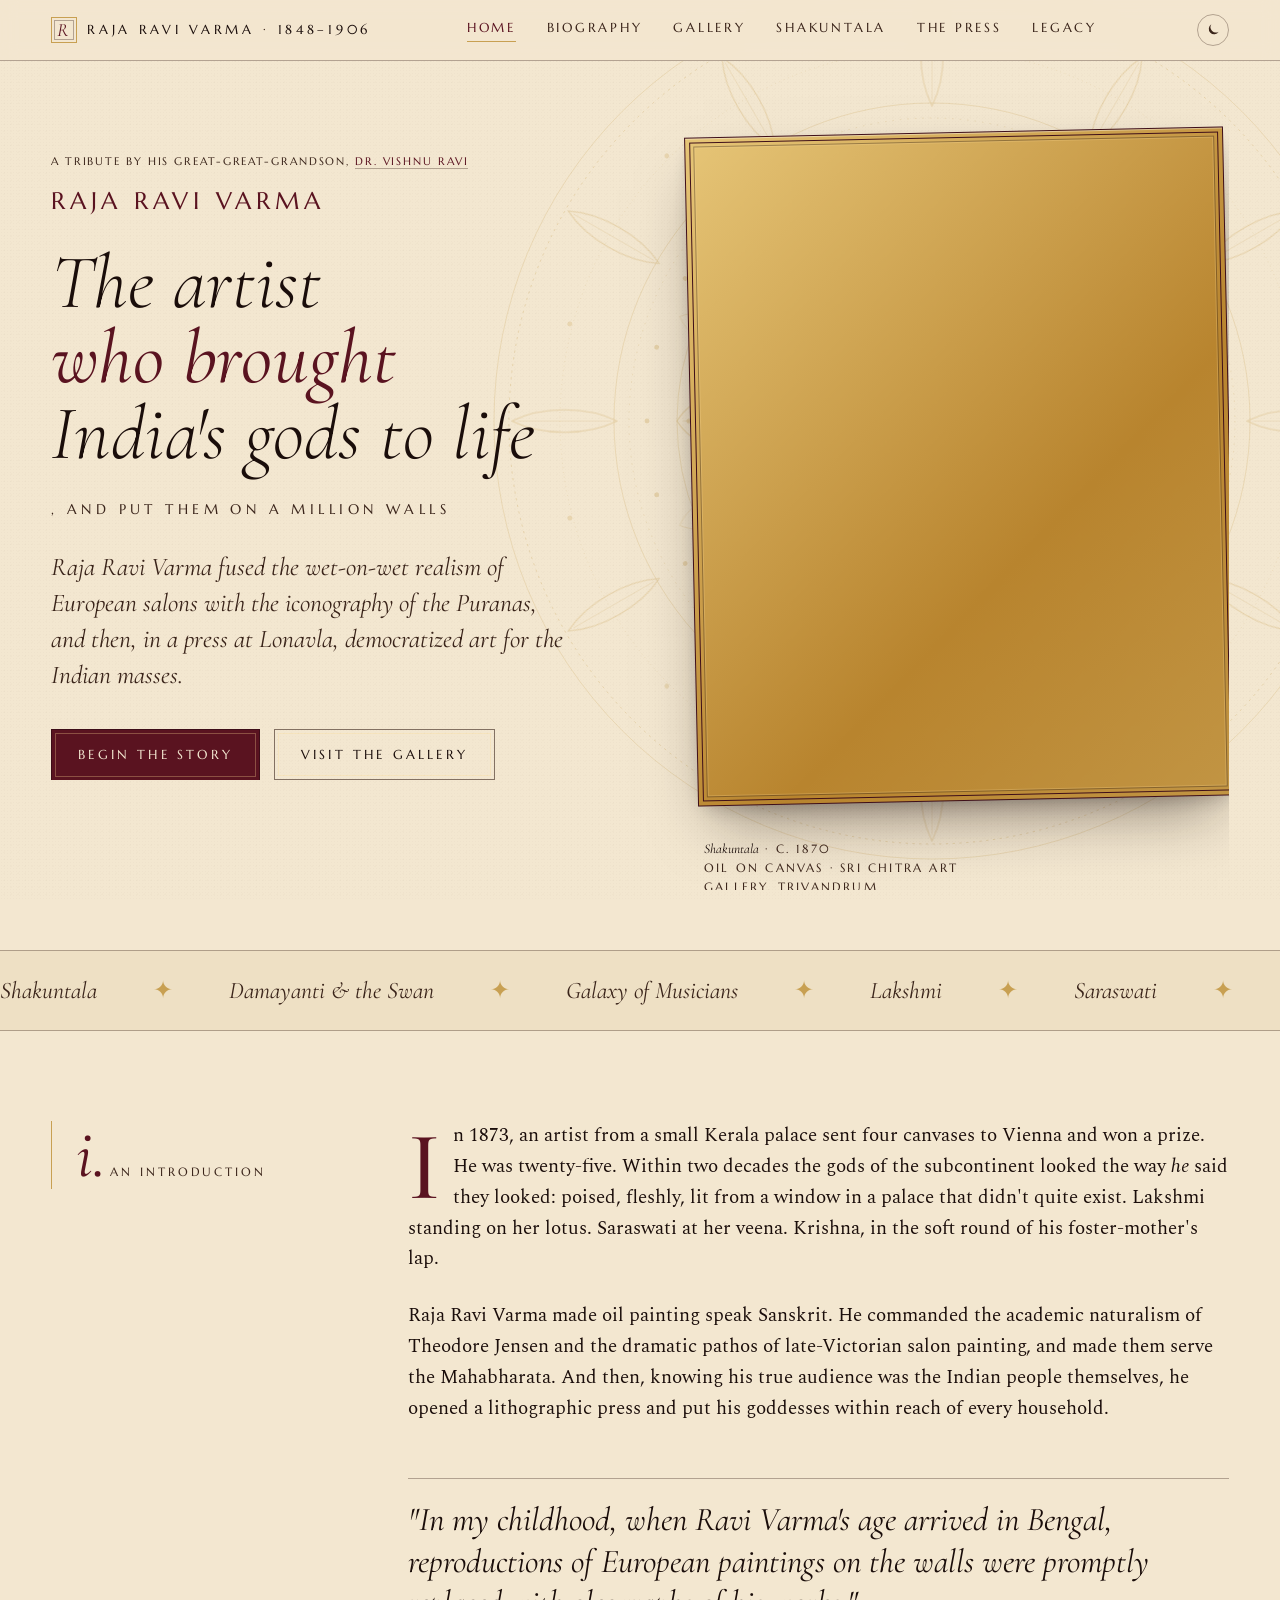
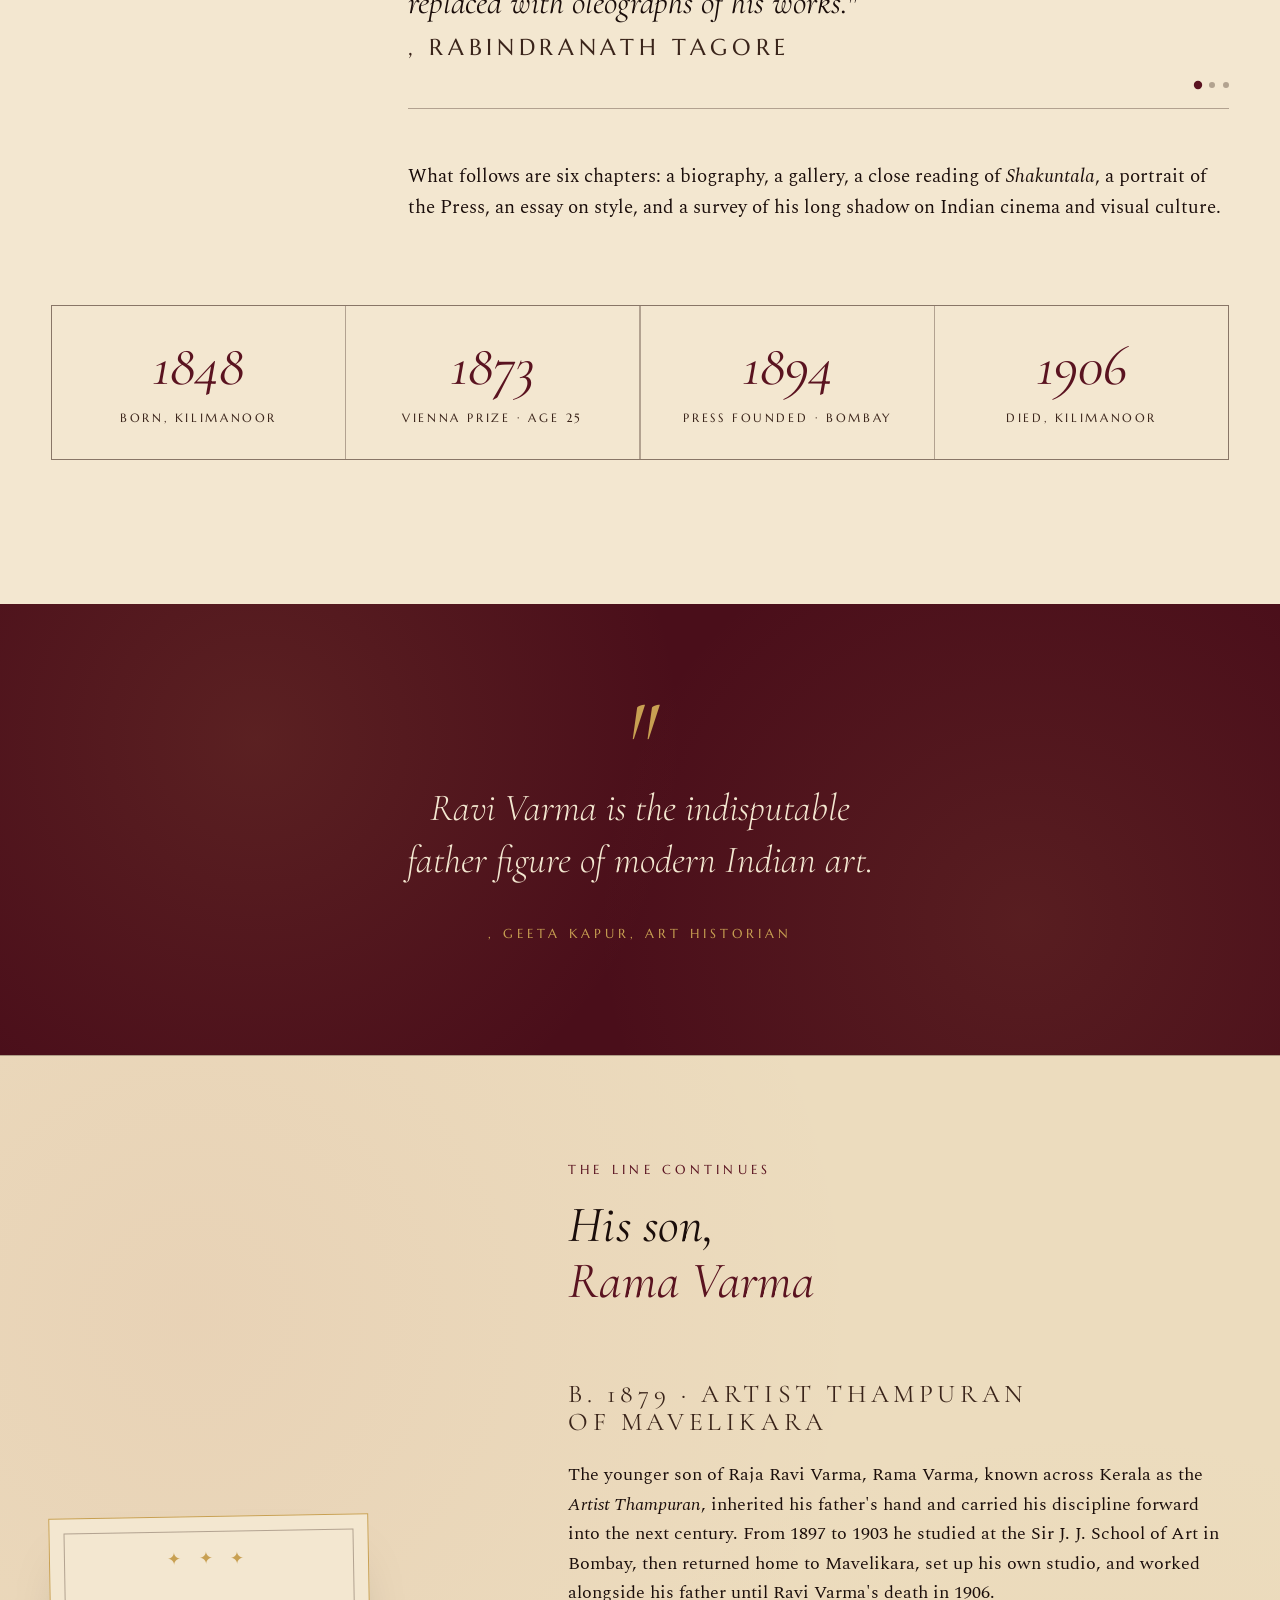
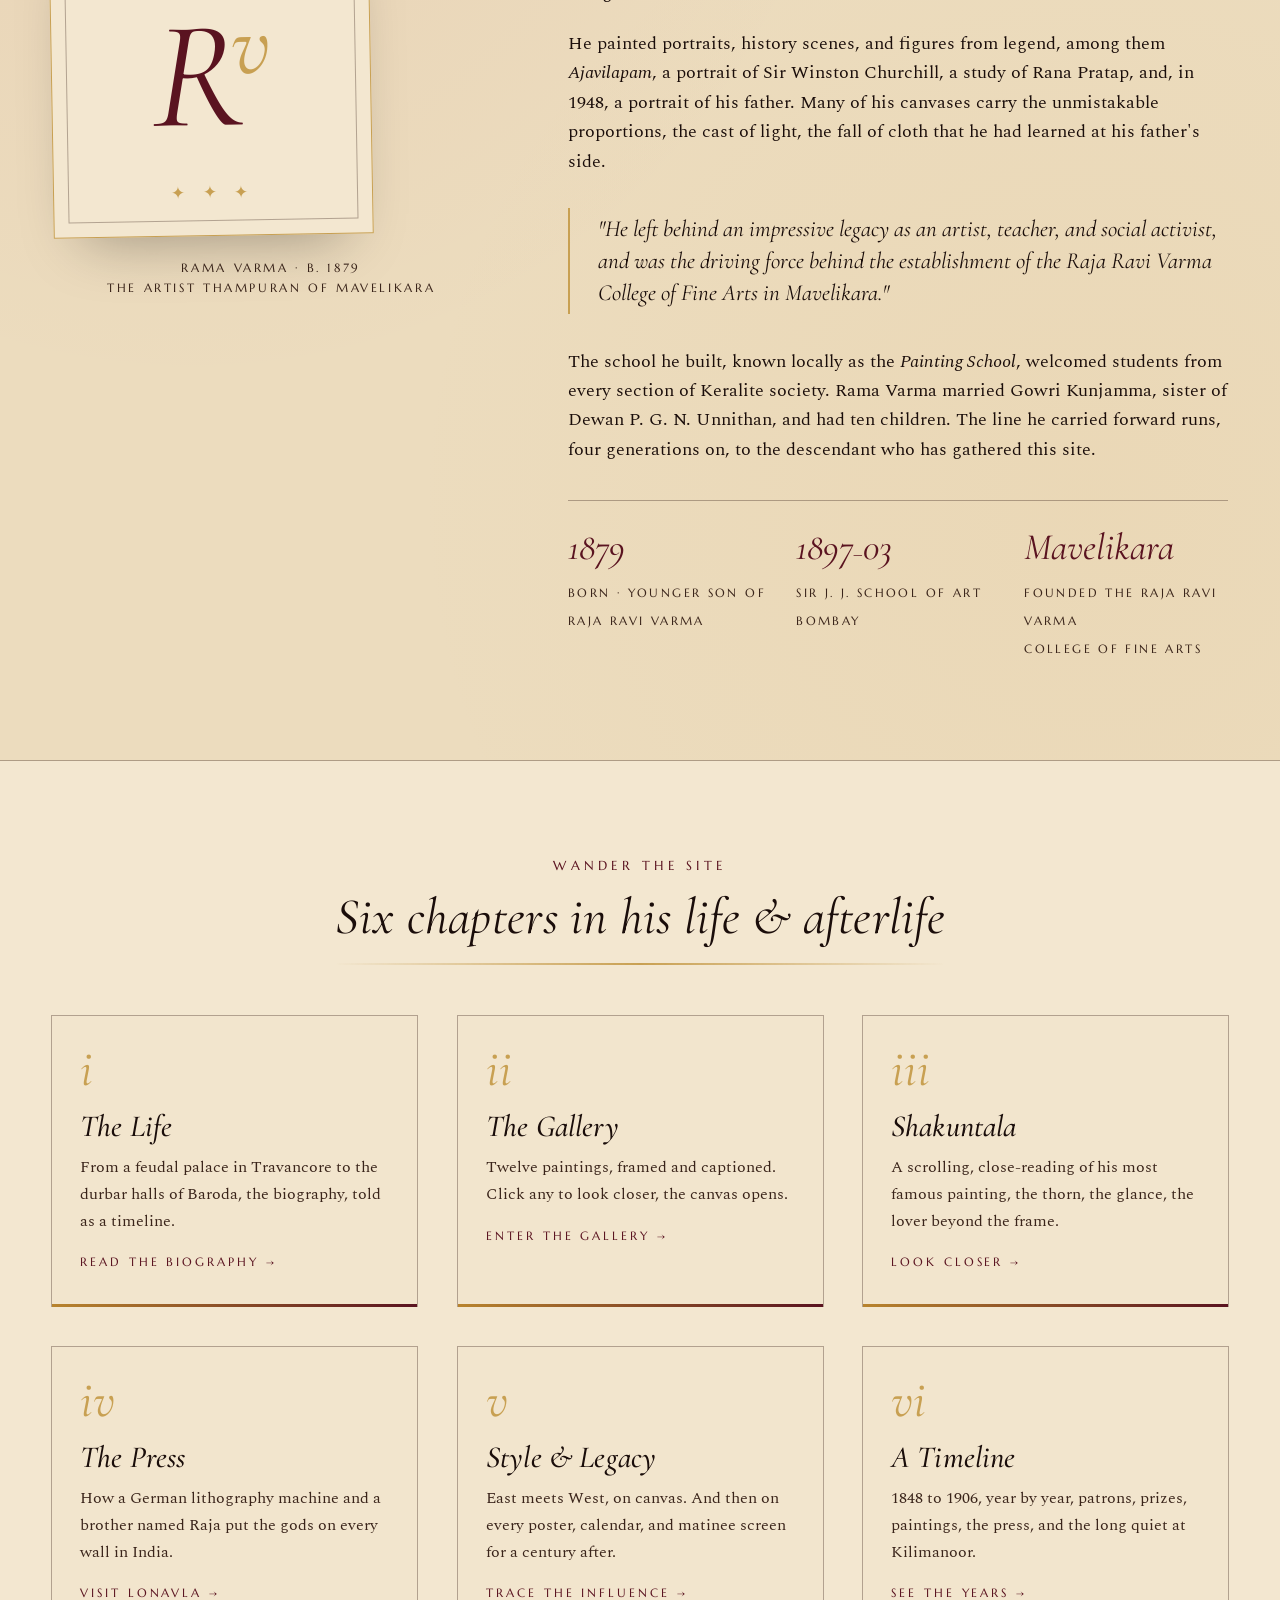
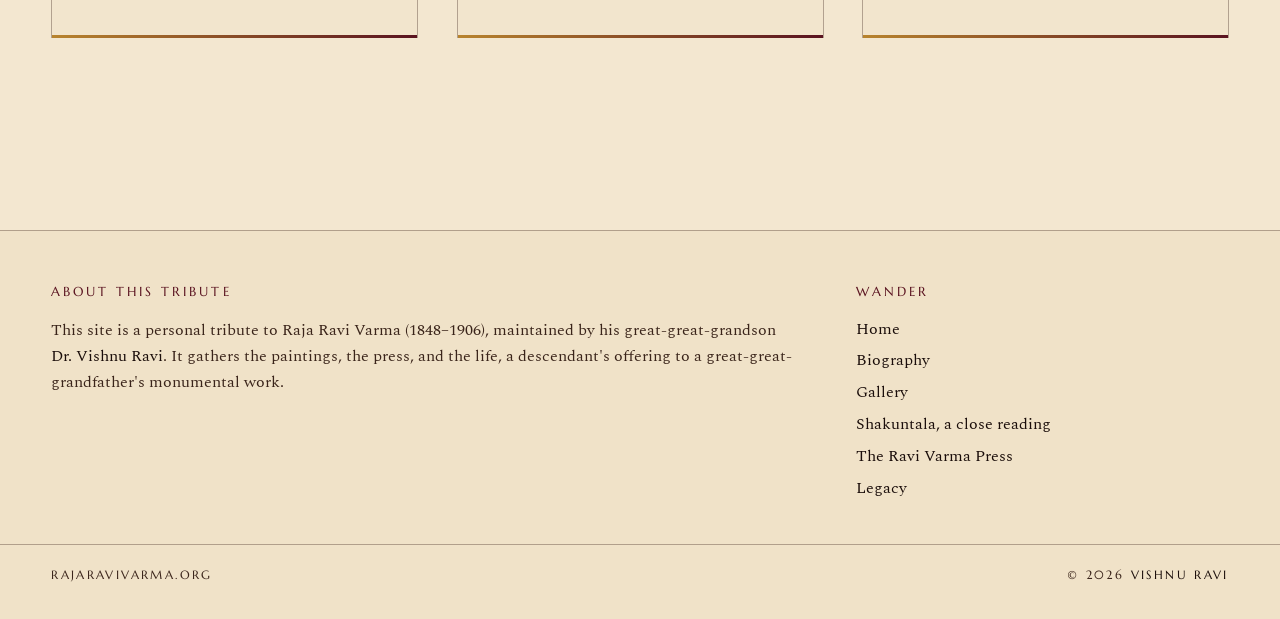
==== index.html @ ea135bcc "Hero: 'The painter prince who brought' -> 'The artist who brought'" ====
<!doctype html>
<html lang="en">
<head>
<meta charset="utf-8">
<meta name="viewport" content="width=device-width, initial-scale=1">
<title>Raja Ravi Varma, The Artist Who Brought India's Gods to Life</title>
<link rel="stylesheet" href="styles.css?v=36">
<link rel="stylesheet" href="tweaks.css?v=36">
<style>
/* === Page-specific === */
.hero {
  position: relative;
  min-height: 92vh;
  display: grid;
  grid-template-columns: 1.05fr 1fr;
  gap: clamp(40px, 6vw, 100px);
  align-items: center;
  padding-block: clamp(40px, 8vh, 90px) clamp(60px, 10vh, 110px);
  overflow: hidden;
}
.hero-text { position: relative; z-index: 3; }
.hero-mandala {
  position: absolute;
  width: min(900px, 100vw);
  height: min(900px, 100vw);
  right: -8vw;
  top: -10vh;
  color: var(--gold);
  opacity: 0.55;
  pointer-events: none;
  z-index: 0;
}
.mandala-spin-svg { animation: spin 100s linear infinite; transform-origin: 300px 300px; }
.mandala-spin-cw  { animation: spin 140s linear infinite; transform-origin: 300px 300px; }
.mandala-spin-ccw { animation: spin 180s linear infinite reverse; transform-origin: 300px 300px; }
@media (max-width: 900px) { .hero-mandala { opacity: 0.3; } }
.hero-text .eyebrow { display: block; margin-bottom: 24px; }
.hero h1 {
  font-style: italic;
  font-weight: 300;
  margin-bottom: 28px;
}
.hero h1 .amp {
  font-style: italic;
  color: var(--oxblood);
  font-weight: 400;
  display: inline-block;
}
.hero h1 .alt {
  display: block;
  font-style: normal;
  font-family: var(--label);
  font-size: 0.18em;
  line-height: 1.6;
  letter-spacing: 0.32em;
  color: var(--ink-soft);
  margin-top: 28px;
  text-transform: uppercase;
}
.hero .lede { max-width: 520px; margin-bottom: 36px; }
.hero-actions { display: flex; gap: 14px; flex-wrap: wrap; }

.hero-art { position: relative; }
.hero-art .frame {
  transform: rotate(-1.2deg);
  position: relative;
  display: grid;
  overflow: hidden;
}
.hero-art .frame .cycle-img {
  grid-area: 1 / 1;
  width: 100%;
  height: 100%;
  aspect-ratio: 4 / 5;
  object-fit: cover;
  object-position: center 30%;
  opacity: 0;
  transition: opacity 1.4s ease;
  animation: none;
}
.hero-art .frame .cycle-img.is-active { opacity: 1; }
.hero-art .frame.kenburns .cycle-img.is-active {
  animation: kenburns-cycle 7s ease-in-out forwards;
}
@keyframes kenburns-cycle {
  0%   { transform: scale(1.04) translate(0, 0); }
  100% { transform: scale(1.12) translate(-1.5%, -1%); }
}
.hero-art .caption {
  position: absolute;
  bottom: -96px;
  left: 12px;
  max-width: 280px;
  min-height: 3em;
}
.hero-art .caption .cap {
  display: block;
  position: absolute;
  inset: 0;
  opacity: 0;
  transition: opacity 0.8s ease;
}
.hero-art .caption .cap.is-active { opacity: 1; position: relative; }
.hero-art .stamp {
  position: absolute;
  top: -28px;
  right: -28px;
  width: 110px; height: 110px;
  border-radius: 50%;
  border: 1px solid var(--oxblood);
  background: var(--paper);
  display: flex;
  align-items: center; justify-content: center;
  font-family: var(--label);
  font-size: 0.62rem;
  letter-spacing: 0.22em;
  text-align: center;
  color: var(--oxblood);
  text-transform: uppercase;
  line-height: 1.4;
  transform: rotate(8deg);
  z-index: 4;
  box-shadow: 0 4px 14px rgba(0,0,0,0.2);
}
.hero-art .stamp::before {
  content: "";
  position: absolute; inset: 5px;
  border-radius: 50%;
  border: 1px dashed var(--gold);
}

/* Decorative side numerals */
.side-meta {
  position: absolute;
  left: clamp(20px, 4vw, 56px);
  top: 50%;
  transform: translateY(-50%) rotate(-90deg);
  transform-origin: left center;
  font-family: var(--label);
  font-size: 0.7rem;
  letter-spacing: 0.42em;
  text-transform: uppercase;
  color: var(--ink-soft);
  z-index: 3;
}

/* Marquee under hero */
.marquee {
  border-top: 1px solid var(--rule);
  border-bottom: 1px solid var(--rule);
  padding: 20px 0;
  overflow: hidden;
  white-space: nowrap;
  background: color-mix(in srgb, var(--paper) 70%, var(--paper-shade));
  margin-top: 60px;
}
.marquee-track {
  display: inline-flex;
  gap: 56px;
  animation: scroll 50s linear infinite;
  font-family: var(--display);
  font-style: italic;
  color: var(--ink-soft);
  font-size: 1.4rem;
}
.marquee-track span { display: inline-flex; align-items: center; gap: 56px; }
.marquee-track .dot { color: var(--gold); font-style: normal; }
@keyframes scroll {
  to { transform: translateX(-50%); }
}

/* Intro section, drop cap two-col */
.intro {
  padding-block: clamp(60px, 10vh, 120px);
}
.intro-grid {
  display: grid;
  grid-template-columns: 280px 1fr;
  gap: clamp(40px, 6vw, 80px);
  align-items: start;
}
.intro-aside {
  position: sticky;
  top: 120px;
  border-left: 1px solid var(--gold);
  padding-left: 24px;
}
.intro-aside .num { font-family: var(--display); font-style: italic; font-size: 4rem; line-height: 1; color: var(--oxblood); }
.intro-aside .num-label { font-family: var(--label); font-size: 0.72rem; letter-spacing: 0.24em; text-transform: uppercase; color: var(--ink-soft); margin-top: 8px; }
.intro-body p { font-size: 1.1rem; margin: 0 0 1.4em; }
.intro-body .pull {
  font-family: var(--display);
  font-style: italic;
  font-size: clamp(1.6rem, 2.6vw, 2.4rem);
  line-height: 1.25;
  color: var(--ink);
  margin: 1.6em 0;
  padding: 0.6em 0;
  border-top: 1px solid var(--rule);
  border-bottom: 1px solid var(--rule);
}
.intro-body .pull-rotator { display: grid; }
.intro-body .pull-rotator .pull-item {
  grid-area: 1 / 1;
  margin: 0;
  opacity: 0;
  transition: opacity 0.7s ease;
  pointer-events: none;
}
.intro-body .pull-rotator .pull-item.is-active {
  opacity: 1;
  pointer-events: auto;
}
.intro-body .pull-rotator .pull-cite {
  display: block;
  margin-top: 0.4em;
  font-family: var(--label);
  font-style: normal;
  font-size: 0.7em;
  letter-spacing: 0.2em;
  text-transform: uppercase;
  color: var(--ink-soft);
}
.intro-body .pull-dots {
  display: flex;
  gap: 8px;
  justify-content: flex-end;
  margin-top: 0.6em;
}
.intro-body .pull-dots button {
  width: 6px; height: 6px;
  padding: 0;
  border: 0;
  border-radius: 50%;
  background: var(--rule);
  cursor: pointer;
  transition: background 0.3s ease, transform 0.3s ease;
}
.intro-body .pull-dots button.on {
  background: var(--oxblood);
  transform: scale(1.4);
}

/* Stats strip */
.stats {
  display: grid;
  grid-template-columns: repeat(4, 1fr);
  gap: 1px;
  background: var(--rule);
  border: 1px solid var(--rule);
  margin: clamp(40px, 6vh, 80px) 0;
}
.stat {
  background: var(--paper);
  padding: 32px 24px;
  text-align: center;
}
.stat .n {
  font-family: var(--display);
  font-style: italic;
  font-size: clamp(2.6rem, 4.5vw, 4rem);
  color: var(--oxblood);
  line-height: 1;
  display: block;
}
.stat .l {
  font-family: var(--label);
  font-size: 0.7rem;
  letter-spacing: 0.22em;
  text-transform: uppercase;
  color: var(--ink-soft);
  margin-top: 12px;
  display: block;
}

/* Successor feature, Rama Varma */
.lineage {
  background: var(--paper-2);
  padding-block: clamp(70px, 11vh, 130px);
  border-top: 1px solid var(--rule);
  border-bottom: 1px solid var(--rule);
  position: relative;
}
.lineage::before {
  content: "";
  position: absolute; inset: 0;
  background-image:
    radial-gradient(circle at 15% 20%, rgba(160, 30, 30, 0.05), transparent 45%),
    radial-gradient(circle at 85% 80%, rgba(212, 165, 90, 0.08), transparent 45%);
  pointer-events: none;
}
.lineage-grid {
  display: grid;
  grid-template-columns: 1fr 1.5fr;
  gap: clamp(40px, 6vw, 90px);
  align-items: center;
  position: relative;
  z-index: 2;
}
.lineage-art {
  position: relative;
  text-align: center;
}
.lineage-monogram {
  display: inline-block;
  width: clamp(220px, 26vw, 320px);
  aspect-ratio: 1;
  border: 1px solid var(--gold);
  background: var(--paper);
  box-shadow: 0 30px 60px -30px rgba(0,0,0,0.35);
  position: relative;
  display: flex;
  align-items: center;
  justify-content: center;
  transform: rotate(-1deg);
}
.lineage-monogram::before {
  content: "";
  position: absolute;
  inset: 14px;
  border: 1px solid var(--rule);
}
.lineage-monogram .ornament-top,
.lineage-monogram .ornament-bot {
  position: absolute;
  left: 50%;
  transform: translateX(-50%);
  font-family: var(--display);
  color: var(--gold);
  font-size: 1rem;
  letter-spacing: 0.4em;
}
.lineage-monogram .ornament-top { top: 28px; }
.lineage-monogram .ornament-bot { bottom: 28px; }
.lineage-monogram .glyph {
  font-family: var(--display);
  font-style: italic;
  font-size: clamp(7rem, 12vw, 11rem);
  color: var(--oxblood);
  line-height: 1;
}
.lineage-monogram .glyph .v {
  color: var(--gold);
  font-size: 0.6em;
  vertical-align: super;
  margin-left: -0.15em;
}
.lineage-art .caption {
  font-family: var(--label);
  font-size: 0.7rem;
  letter-spacing: 0.22em;
  text-transform: uppercase;
  color: var(--ink-soft);
  margin-top: 22px;
  line-height: 1.7;
  text-align: center;
}
.lineage-body .eyebrow { color: var(--oxblood); }
.lineage-body h2 {
  font-style: italic;
  margin: 14px 0 24px;
  font-size: clamp(2rem, 4vw, 3.2rem);
  line-height: 1.1;
}
.lineage-body h2 .name {
  color: var(--oxblood);
  display: block;
}
.lineage-body p { font-size: 1.05rem; margin: 0 0 1.2em; }
.lineage-body .pull {
  font-family: var(--display);
  font-style: italic;
  font-size: clamp(1.2rem, 1.8vw, 1.5rem);
  line-height: 1.4;
  border-left: 2px solid var(--gold);
  padding: 0.2em 0 0.2em 1.2em;
  margin: 1.4em 0;
  color: var(--ink);
}
.lineage-facts {
  display: grid;
  grid-template-columns: repeat(3, 1fr);
  gap: 24px;
  margin-top: 36px;
  padding-top: 28px;
  border-top: 1px solid var(--rule);
}
.lineage-facts .f {
  font-family: var(--label);
}
.lineage-facts .f .y {
  display: block;
  font-family: var(--display);
  font-style: italic;
  font-size: 2.2rem;
  color: var(--oxblood);
  line-height: 1;
  margin-bottom: 10px;
}
.lineage-facts .f .l {
  font-size: 0.7rem;
  letter-spacing: 0.2em;
  text-transform: uppercase;
  color: var(--ink-soft);
  line-height: 1.5;
}
@media (max-width: 880px) {
  .lineage-grid { grid-template-columns: 1fr; }
  .lineage-art { max-width: 380px; margin: 0 auto; }
  .lineage-facts { grid-template-columns: 1fr; gap: 16px; }
}

/* Cards row to other pages */
.chapters {
  padding-block: clamp(60px, 10vh, 110px);
}
.chapter-grid {
  display: grid;
  grid-template-columns: repeat(3, 1fr);
  gap: clamp(20px, 3vw, 40px);
  margin-top: 50px;
}
.chapter {
  display: block;
  border: 1px solid var(--rule);
  padding: 28px 28px 32px;
  background: color-mix(in srgb, var(--paper) 85%, var(--paper-2));
  position: relative;
  transition: border-color .25s, transform .25s, background .25s;
  border-bottom: 0;
}
.chapter:hover {
  border-color: var(--gold);
  transform: translateY(-4px);
  background: var(--paper-2);
}
.chapter::after {
  content: "";
  position: absolute;
  left: 0; right: 0; bottom: 0;
  height: 3px;
  background: linear-gradient(to right, var(--ochre), var(--oxblood));
}
.chapter .num {
  font-family: var(--display);
  font-style: italic;
  font-size: 3rem;
  color: var(--gold);
  line-height: 1;
  display: block;
  margin-bottom: 14px;
}
.chapter h3 { color: var(--ink); margin-bottom: 10px; font-style: italic; }
.chapter p { font-size: 0.95rem; color: var(--ink-soft); margin: 0; }
.chapter .arrow {
  display: inline-block;
  margin-top: 18px;
  font-family: var(--label);
  font-size: 0.72rem;
  letter-spacing: 0.24em;
  text-transform: uppercase;
  color: var(--oxblood);
}
.chapter .arrow::after { content: " →"; }

/* Quote band */
.qband {
  background: var(--maroon);
  color: var(--paper);
  padding-block: clamp(70px, 12vh, 130px);
  position: relative;
  overflow: hidden;
}
.qband::before {
  content: "";
  position: absolute; inset: 0;
  background-image:
    radial-gradient(circle at 20% 30%, rgba(212, 165, 90, 0.12), transparent 40%),
    radial-gradient(circle at 80% 70%, rgba(212, 165, 90, 0.1), transparent 40%);
  pointer-events: none;
}
.qband .wrap-narrow { position: relative; z-index: 2; text-align: center; }
.qband .marks {
  font-family: var(--display);
  font-style: italic;
  font-size: 6rem;
  line-height: 0.5;
  color: var(--gold);
  display: block;
  margin-bottom: 20px;
}
.qband blockquote {
  font-family: var(--display);
  font-style: italic;
  font-weight: 300;
  font-size: clamp(1.6rem, 3vw, 2.6rem);
  line-height: 1.35;
  margin: 0 0 32px;
  color: var(--paper);
  text-wrap: balance;
}
.qband cite {
  font-family: var(--label);
  font-size: 0.78rem;
  letter-spacing: 0.3em;
  text-transform: uppercase;
  color: var(--gold);
  font-style: normal;
}

@media (max-width: 900px) {
  .hero { grid-template-columns: 1fr; min-height: auto; }
  .hero-art { max-width: 460px; margin: 0 auto; }
  .hero-art .caption {
    position: relative;
    bottom: auto;
    left: auto;
    margin: 22px auto 0;
    max-width: 100%;
    text-align: center;
  }
  .side-meta { display: none; }
  .intro-grid { grid-template-columns: 1fr; }
  .intro-aside { position: relative; top: 0; }
  .stats { grid-template-columns: repeat(2, 1fr); }
  .chapter-grid { grid-template-columns: 1fr; }
}
</style>
</head>
<body>
<div class="wrap" style="position: relative;">
  <span class="side-meta"></span>

  <!-- Lotus mandala: layered petals, two counter-rotating layers -->
  <svg class="hero-mandala" viewBox="0 0 600 600" aria-hidden="true">
    <defs>
      <path id="petalOuter" d="M 300 90 C 290 70 290 40 300 20 C 310 40 310 70 300 90 Z"/>
      <path id="petalInner" d="M 300 260 C 268 220 268 150 300 130 C 332 150 332 220 300 260 Z"/>
    </defs>

    <!-- Concentric rings + dashed filigree -->
    <g fill="none" stroke="currentColor" stroke-width="0.6">
      <circle cx="300" cy="300" r="292" opacity="0.45"/>
      <circle cx="300" cy="300" r="282" opacity="0.6" stroke-dasharray="1.5 3"/>
      <circle cx="300" cy="300" r="248" opacity="0.35" stroke-dasharray="0.6 2.5"/>
      <circle cx="300" cy="300" r="212" opacity="0.45"/>
      <circle cx="300" cy="300" r="202" opacity="0.4" stroke-dasharray="1 4"/>
      <circle cx="300" cy="300" r="170" opacity="0.45"/>
      <circle cx="300" cy="300" r="155" opacity="0.3" stroke-dasharray="0.5 3"/>
      <circle cx="300" cy="300" r="118" opacity="0.4" stroke-dasharray="1 5"/>
      <circle cx="300" cy="300" r="92" opacity="0.3" stroke-dasharray="0.5 2"/>
      <circle cx="300" cy="300" r="42" opacity="0.6"/>
      <circle cx="300" cy="300" r="32" opacity="0.5"/>
    </g>

    <!-- Pearl ring at r=190 between mid-outer ring and mid ring (24 pearls) -->
    <g fill="currentColor" stroke="none" opacity="0.55">
      <circle cx="300" cy="110" r="1.6"/>
      <circle cx="300" cy="110" r="1.6" transform="rotate(15 300 300)"/>
      <circle cx="300" cy="110" r="1.6" transform="rotate(30 300 300)"/>
      <circle cx="300" cy="110" r="1.6" transform="rotate(45 300 300)"/>
      <circle cx="300" cy="110" r="1.6" transform="rotate(60 300 300)"/>
      <circle cx="300" cy="110" r="1.6" transform="rotate(75 300 300)"/>
      <circle cx="300" cy="110" r="1.6" transform="rotate(90 300 300)"/>
      <circle cx="300" cy="110" r="1.6" transform="rotate(105 300 300)"/>
      <circle cx="300" cy="110" r="1.6" transform="rotate(120 300 300)"/>
      <circle cx="300" cy="110" r="1.6" transform="rotate(135 300 300)"/>
      <circle cx="300" cy="110" r="1.6" transform="rotate(150 300 300)"/>
      <circle cx="300" cy="110" r="1.6" transform="rotate(165 300 300)"/>
      <circle cx="300" cy="110" r="1.6" transform="rotate(180 300 300)"/>
      <circle cx="300" cy="110" r="1.6" transform="rotate(195 300 300)"/>
      <circle cx="300" cy="110" r="1.6" transform="rotate(210 300 300)"/>
      <circle cx="300" cy="110" r="1.6" transform="rotate(225 300 300)"/>
      <circle cx="300" cy="110" r="1.6" transform="rotate(240 300 300)"/>
      <circle cx="300" cy="110" r="1.6" transform="rotate(255 300 300)"/>
      <circle cx="300" cy="110" r="1.6" transform="rotate(270 300 300)"/>
      <circle cx="300" cy="110" r="1.6" transform="rotate(285 300 300)"/>
      <circle cx="300" cy="110" r="1.6" transform="rotate(300 300 300)"/>
      <circle cx="300" cy="110" r="1.6" transform="rotate(315 300 300)"/>
      <circle cx="300" cy="110" r="1.6" transform="rotate(330 300 300)"/>
      <circle cx="300" cy="110" r="1.6" transform="rotate(345 300 300)"/>
    </g>

    <!-- Inner pearl ring at r=78 (16 pearls) -->
    <g fill="currentColor" stroke="none" opacity="0.45">
      <circle cx="300" cy="222" r="1.3"/>
      <circle cx="300" cy="222" r="1.3" transform="rotate(22.5 300 300)"/>
      <circle cx="300" cy="222" r="1.3" transform="rotate(45 300 300)"/>
      <circle cx="300" cy="222" r="1.3" transform="rotate(67.5 300 300)"/>
      <circle cx="300" cy="222" r="1.3" transform="rotate(90 300 300)"/>
      <circle cx="300" cy="222" r="1.3" transform="rotate(112.5 300 300)"/>
      <circle cx="300" cy="222" r="1.3" transform="rotate(135 300 300)"/>
      <circle cx="300" cy="222" r="1.3" transform="rotate(157.5 300 300)"/>
      <circle cx="300" cy="222" r="1.3" transform="rotate(180 300 300)"/>
      <circle cx="300" cy="222" r="1.3" transform="rotate(202.5 300 300)"/>
      <circle cx="300" cy="222" r="1.3" transform="rotate(225 300 300)"/>
      <circle cx="300" cy="222" r="1.3" transform="rotate(247.5 300 300)"/>
      <circle cx="300" cy="222" r="1.3" transform="rotate(270 300 300)"/>
      <circle cx="300" cy="222" r="1.3" transform="rotate(292.5 300 300)"/>
      <circle cx="300" cy="222" r="1.3" transform="rotate(315 300 300)"/>
      <circle cx="300" cy="222" r="1.3" transform="rotate(337.5 300 300)"/>
    </g>

    <!-- Outer 12-petal lotus, slow clockwise -->
    <g class="mandala-spin-cw" stroke="currentColor" stroke-width="0.7" fill="none" opacity="0.55">
      <use href="#petalOuter"/>
      <use href="#petalOuter" transform="rotate(30 300 300)"/>
      <use href="#petalOuter" transform="rotate(60 300 300)"/>
      <use href="#petalOuter" transform="rotate(90 300 300)"/>
      <use href="#petalOuter" transform="rotate(120 300 300)"/>
      <use href="#petalOuter" transform="rotate(150 300 300)"/>
      <use href="#petalOuter" transform="rotate(180 300 300)"/>
      <use href="#petalOuter" transform="rotate(210 300 300)"/>
      <use href="#petalOuter" transform="rotate(240 300 300)"/>
      <use href="#petalOuter" transform="rotate(270 300 300)"/>
      <use href="#petalOuter" transform="rotate(300 300 300)"/>
      <use href="#petalOuter" transform="rotate(330 300 300)"/>
    </g>

    <!-- Vein lines down the centre of each outer petal -->
    <g class="mandala-spin-cw" stroke="currentColor" stroke-width="0.35" fill="none" opacity="0.5">
      <line x1="300" y1="86" x2="300" y2="24"/>
      <line x1="300" y1="86" x2="300" y2="24" transform="rotate(30 300 300)"/>
      <line x1="300" y1="86" x2="300" y2="24" transform="rotate(60 300 300)"/>
      <line x1="300" y1="86" x2="300" y2="24" transform="rotate(90 300 300)"/>
      <line x1="300" y1="86" x2="300" y2="24" transform="rotate(120 300 300)"/>
      <line x1="300" y1="86" x2="300" y2="24" transform="rotate(150 300 300)"/>
      <line x1="300" y1="86" x2="300" y2="24" transform="rotate(180 300 300)"/>
      <line x1="300" y1="86" x2="300" y2="24" transform="rotate(210 300 300)"/>
      <line x1="300" y1="86" x2="300" y2="24" transform="rotate(240 300 300)"/>
      <line x1="300" y1="86" x2="300" y2="24" transform="rotate(270 300 300)"/>
      <line x1="300" y1="86" x2="300" y2="24" transform="rotate(300 300 300)"/>
      <line x1="300" y1="86" x2="300" y2="24" transform="rotate(330 300 300)"/>
    </g>

    <!-- Tiny stamen dots between outer petals -->
    <g class="mandala-spin-cw" fill="currentColor" stroke="none" opacity="0.45">
      <circle cx="300" cy="50" r="1.6" transform="rotate(15 300 300)"/>
      <circle cx="300" cy="50" r="1.6" transform="rotate(45 300 300)"/>
      <circle cx="300" cy="50" r="1.6" transform="rotate(75 300 300)"/>
      <circle cx="300" cy="50" r="1.6" transform="rotate(105 300 300)"/>
      <circle cx="300" cy="50" r="1.6" transform="rotate(135 300 300)"/>
      <circle cx="300" cy="50" r="1.6" transform="rotate(165 300 300)"/>
      <circle cx="300" cy="50" r="1.6" transform="rotate(195 300 300)"/>
      <circle cx="300" cy="50" r="1.6" transform="rotate(225 300 300)"/>
      <circle cx="300" cy="50" r="1.6" transform="rotate(255 300 300)"/>
      <circle cx="300" cy="50" r="1.6" transform="rotate(285 300 300)"/>
      <circle cx="300" cy="50" r="1.6" transform="rotate(315 300 300)"/>
      <circle cx="300" cy="50" r="1.6" transform="rotate(345 300 300)"/>
    </g>

    <!-- Inner 8-petal lotus, slow counter-clockwise -->
    <g class="mandala-spin-ccw" stroke="currentColor" stroke-width="0.8" fill="currentColor" fill-opacity="0.04" opacity="0.6">
      <use href="#petalInner"/>
      <use href="#petalInner" transform="rotate(45 300 300)"/>
      <use href="#petalInner" transform="rotate(90 300 300)"/>
      <use href="#petalInner" transform="rotate(135 300 300)"/>
      <use href="#petalInner" transform="rotate(180 300 300)"/>
      <use href="#petalInner" transform="rotate(225 300 300)"/>
      <use href="#petalInner" transform="rotate(270 300 300)"/>
      <use href="#petalInner" transform="rotate(315 300 300)"/>
    </g>

    <!-- Inner petal veins + tip droplets -->
    <g class="mandala-spin-ccw" stroke="currentColor" stroke-width="0.5" fill="none" opacity="0.55">
      <path d="M 300 256 Q 300 195 300 134"/>
      <path d="M 300 256 Q 300 195 300 134" transform="rotate(45 300 300)"/>
      <path d="M 300 256 Q 300 195 300 134" transform="rotate(90 300 300)"/>
      <path d="M 300 256 Q 300 195 300 134" transform="rotate(135 300 300)"/>
      <path d="M 300 256 Q 300 195 300 134" transform="rotate(180 300 300)"/>
      <path d="M 300 256 Q 300 195 300 134" transform="rotate(225 300 300)"/>
      <path d="M 300 256 Q 300 195 300 134" transform="rotate(270 300 300)"/>
      <path d="M 300 256 Q 300 195 300 134" transform="rotate(315 300 300)"/>
    </g>
    <g class="mandala-spin-ccw" fill="currentColor" stroke="none" opacity="0.55">
      <circle cx="300" cy="138" r="1.7"/>
      <circle cx="300" cy="138" r="1.7" transform="rotate(45 300 300)"/>
      <circle cx="300" cy="138" r="1.7" transform="rotate(90 300 300)"/>
      <circle cx="300" cy="138" r="1.7" transform="rotate(135 300 300)"/>
      <circle cx="300" cy="138" r="1.7" transform="rotate(180 300 300)"/>
      <circle cx="300" cy="138" r="1.7" transform="rotate(225 300 300)"/>
      <circle cx="300" cy="138" r="1.7" transform="rotate(270 300 300)"/>
      <circle cx="300" cy="138" r="1.7" transform="rotate(315 300 300)"/>
    </g>

    <!-- Inner small petals (8, offset between the larger ones) -->
    <g class="mandala-spin-ccw" stroke="currentColor" stroke-width="0.5" fill="none" opacity="0.4">
      <path d="M 300 165 C 288 150 288 130 300 118 C 312 130 312 150 300 165 Z" transform="rotate(22.5 300 300)"/>
      <path d="M 300 165 C 288 150 288 130 300 118 C 312 130 312 150 300 165 Z" transform="rotate(67.5 300 300)"/>
      <path d="M 300 165 C 288 150 288 130 300 118 C 312 130 312 150 300 165 Z" transform="rotate(112.5 300 300)"/>
      <path d="M 300 165 C 288 150 288 130 300 118 C 312 130 312 150 300 165 Z" transform="rotate(157.5 300 300)"/>
      <path d="M 300 165 C 288 150 288 130 300 118 C 312 130 312 150 300 165 Z" transform="rotate(202.5 300 300)"/>
      <path d="M 300 165 C 288 150 288 130 300 118 C 312 130 312 150 300 165 Z" transform="rotate(247.5 300 300)"/>
      <path d="M 300 165 C 288 150 288 130 300 118 C 312 130 312 150 300 165 Z" transform="rotate(292.5 300 300)"/>
      <path d="M 300 165 C 288 150 288 130 300 118 C 312 130 312 150 300 165 Z" transform="rotate(337.5 300 300)"/>
    </g>

    <!-- Centre rosette: 8-petal mini lotus around the bindu -->
    <g fill="currentColor" stroke="none" opacity="0.7">
      <path d="M 300 292 C 297 286 297 281 300 277 C 303 281 303 286 300 292 Z"/>
      <path d="M 300 292 C 297 286 297 281 300 277 C 303 281 303 286 300 292 Z" transform="rotate(45 300 300)"/>
      <path d="M 300 292 C 297 286 297 281 300 277 C 303 281 303 286 300 292 Z" transform="rotate(90 300 300)"/>
      <path d="M 300 292 C 297 286 297 281 300 277 C 303 281 303 286 300 292 Z" transform="rotate(135 300 300)"/>
      <path d="M 300 292 C 297 286 297 281 300 277 C 303 281 303 286 300 292 Z" transform="rotate(180 300 300)"/>
      <path d="M 300 292 C 297 286 297 281 300 277 C 303 281 303 286 300 292 Z" transform="rotate(225 300 300)"/>
      <path d="M 300 292 C 297 286 297 281 300 277 C 303 281 303 286 300 292 Z" transform="rotate(270 300 300)"/>
      <path d="M 300 292 C 297 286 297 281 300 277 C 303 281 303 286 300 292 Z" transform="rotate(315 300 300)"/>
      <circle cx="300" cy="300" r="3"/>
    </g>

  </svg>

  <section class="hero">
    <div class="hero-text">
      <span class="reveal" style="display:block; font-family: var(--label); font-size: 0.62rem; letter-spacing: 0.18em; text-transform: uppercase; color: var(--ink-soft); margin-bottom: 12px;">A tribute by his great-great-grandson, <a href="https://vishnu.io" target="_blank" rel="noopener" style="color: var(--oxblood);">Dr. Vishnu Ravi</a></span>
      <span class="eyebrow reveal" style="font-size: 1.4rem; letter-spacing: 0.2em;">Raja Ravi Varma</span>
      <h1 data-parallax="-0.3">
        The artist <span class="amp">who brought</span><br>
        India's gods to life
        <span class="alt">, and put them on a million walls</span>
      </h1>
      <p class="lede">
        Raja Ravi Varma fused the wet-on-wet realism of European salons with the iconography of the Puranas, and then, in a press at Lonavla, democratized art for the Indian masses.
      </p>
      <div class="hero-actions">
        <a class="btn" href="biography.html">Begin the story</a>
        <a class="btn btn-ghost" href="gallery.html">Visit the gallery</a>
      </div>
    </div>

    <div class="hero-art">
      <div class="frame kenburns" data-parallax="0.4" data-hero-cycle>
        <img class="cycle-img is-active"
             src="https://upload.wikimedia.org/wikipedia/commons/thumb/f/fa/Raja_Ravi_Varma_-_Mahabharata_-_Shakuntala.jpg/1280px-Raja_Ravi_Varma_-_Mahabharata_-_Shakuntala.jpg"
             alt="Shakuntala, c. 1870" loading="eager">
        <img class="cycle-img"
             src="https://upload.wikimedia.org/wikipedia/commons/thumb/0/00/Ravi_Varma-Princess_Damayanthi_talking_with_Royal_Swan_about_Nala.jpg/1280px-Ravi_Varma-Princess_Damayanthi_talking_with_Royal_Swan_about_Nala.jpg"
             alt="Damayanti and the Royal Swan, 1899" loading="lazy">
        <img class="cycle-img"
             src="https://upload.wikimedia.org/wikipedia/commons/3/31/Yashoda_with_Krishna%2C_Raja_Ravi_Varma.jpg"
             alt="Yashoda with Krishna" loading="lazy">
        <img class="cycle-img"
             src="https://upload.wikimedia.org/wikipedia/commons/7/7b/Ravi_Varma-Lakshmi.jpg"
             alt="Lakshmi" loading="lazy">
      </div>
      <div class="caption" data-parallax="0.8">
        <span class="cap is-active"><em>Shakuntala</em> · c. 1870<br>Oil on canvas · Sri Chitra Art Gallery, Trivandrum</span>
        <span class="cap"><em>Damayanti &amp; the Royal Swan</em> · 1899<br>Oil on canvas · Sri Jayachama Rajendra Art Gallery, Mysore</span>
        <span class="cap"><em>Yashoda with Krishna</em> · c. 1899<br>Oil on canvas · Private collection</span>
        <span class="cap"><em>Lakshmi</em> · c. 1894<br>Oleograph · Ravi Varma Press, Lonavla</span>
      </div>
    </div>
  </section>
</div>

<div class="marquee">
  <div class="marquee-track">
    <span>
      Shakuntala <span class="dot">✦</span>
      Damayanti &amp; the Swan <span class="dot">✦</span>
      Galaxy of Musicians <span class="dot">✦</span>
      Lakshmi <span class="dot">✦</span>
      Saraswati <span class="dot">✦</span>
      The Milkmaid <span class="dot">✦</span>
      Jatayu Vadham <span class="dot">✦</span>
      There Comes Papa <span class="dot">✦</span>
      Yashoda &amp; Krishna <span class="dot">✦</span>
      Mohini on a Swing <span class="dot">✦</span>
    </span>
    <span aria-hidden="true">
      Shakuntala <span class="dot">✦</span>
      Damayanti &amp; the Swan <span class="dot">✦</span>
      Galaxy of Musicians <span class="dot">✦</span>
      Lakshmi <span class="dot">✦</span>
      Saraswati <span class="dot">✦</span>
      The Milkmaid <span class="dot">✦</span>
      Jatayu Vadham <span class="dot">✦</span>
      There Comes Papa <span class="dot">✦</span>
      Yashoda &amp; Krishna <span class="dot">✦</span>
      Mohini on a Swing <span class="dot">✦</span>
    </span>
  </div>
</div>

<section class="intro wrap">
  <div class="intro-grid">
    <aside class="intro-aside reveal">
      <span class="num">i.</span>
      <span class="num-label">An Introduction</span>
    </aside>
    <div class="intro-body reveal">
      <p class="dropcap">In 1873, an artist from a small Kerala palace sent four canvases to Vienna and won a prize. He was twenty-five. Within two decades the gods of the subcontinent looked the way <em>he</em> said they looked: poised, fleshly, lit from a window in a palace that didn't quite exist. Lakshmi standing on her lotus. Saraswati at her veena. Krishna, in the soft round of his foster-mother's lap.</p>

      <p>Raja Ravi Varma made oil painting speak Sanskrit. He commanded the academic naturalism of Theodore Jensen and the dramatic pathos of late-Victorian salon painting, and made them serve the Mahabharata. And then, knowing his true audience was the Indian people themselves, he opened a lithographic press and put his goddesses within reach of every household.</p>

      <div class="pull pull-rotator" data-rotate>
        <blockquote class="pull-item is-active">
          "In my childhood, when Ravi Varma's age arrived in Bengal, reproductions of European paintings on the walls were promptly replaced with oleographs of his works."
          <span class="pull-cite">, Rabindranath Tagore</span>
        </blockquote>
        <blockquote class="pull-item">
          "There is hardly a Hindu home in this country without a print of one or another of Ravi Varma's deities."
          <span class="pull-cite">, Bal Gangadhar Tilak</span>
        </blockquote>
        <blockquote class="pull-item">
          "Ravi Varma was the first artist to give the Hindu pantheon a face the whole subcontinent could agree on."
          <span class="pull-cite">, Partha Mitter, art historian</span>
        </blockquote>
        <div class="pull-dots" aria-hidden="true"></div>
      </div>

      <p>What follows are six chapters: a biography, a gallery, a close reading of <em>Shakuntala</em>, a portrait of the Press, an essay on style, and a survey of his long shadow on Indian cinema and visual culture.</p>
    </div>
  </div>

  <div class="stats" data-stagger>
    <div class="stat reveal reveal-up"><span class="n">1848</span><span class="l">Born, Kilimanoor</span></div>
    <div class="stat reveal reveal-up"><span class="n">1873</span><span class="l">Vienna prize · age 25</span></div>
    <div class="stat reveal reveal-up"><span class="n">1894</span><span class="l">Press founded · Bombay</span></div>
    <div class="stat reveal reveal-up"><span class="n">1906</span><span class="l">Died, Kilimanoor</span></div>
  </div>
</section>

<div class="qband">
  <div class="wrap-narrow">
    <span class="marks">"</span>
    <blockquote>
      Ravi Varma is the indisputable father figure of modern Indian art.
    </blockquote>
    <cite>, Geeta Kapur, art historian</cite>
  </div>
</div>

<section class="lineage">
  <div class="wrap">
    <div class="lineage-grid">
      <div class="lineage-art reveal">
        <div class="lineage-monogram">
          <span class="ornament-top">✦ ✦ ✦</span>
          <span class="glyph">R<span class="v">v</span></span>
          <span class="ornament-bot">✦ ✦ ✦</span>
        </div>
        <div class="caption">
          Rama Varma · b. 1879<br>
          The Artist Thampuran of Mavelikara
        </div>
      </div>

      <div class="lineage-body reveal">
        <span class="eyebrow">The line continues</span>
        <h2>His son, <span class="name">Rama Varma</span><br><span style="font-style: normal; font-size: 0.5em; letter-spacing: 0.18em; text-transform: uppercase; color: var(--ink-soft); display: block; margin-top: 14px;">b. 1879 · Artist Thampuran of Mavelikara</span></h2>

        <p>The younger son of Raja Ravi Varma, Rama Varma, known across Kerala as the <em>Artist Thampuran</em>, inherited his father's hand and carried his discipline forward into the next century. From 1897 to 1903 he studied at the Sir J. J. School of Art in Bombay, then returned home to Mavelikara, set up his own studio, and worked alongside his father until Ravi Varma's death in 1906.</p>

        <p>He painted portraits, history scenes, and figures from legend, among them <em>Ajavilapam</em>, a portrait of Sir Winston Churchill, a study of Rana Pratap, and, in 1948, a portrait of his father. Many of his canvases carry the unmistakable proportions, the cast of light, the fall of cloth that he had learned at his father's side.</p>

        <p class="pull">"He left behind an impressive legacy as an artist, teacher, and social activist, and was the driving force behind the establishment of the Raja Ravi Varma College of Fine Arts in Mavelikara."</p>

        <p>The school he built, known locally as the <em>Painting School</em>, welcomed students from every section of Keralite society. Rama Varma married Gowri Kunjamma, sister of Dewan P. G. N. Unnithan, and had ten children. The line he carried forward runs, four generations on, to the descendant who has gathered this site.</p>

        <div class="lineage-facts">
          <div class="f">
            <span class="y">1879</span>
            <span class="l">Born · younger son of<br>Raja Ravi Varma</span>
          </div>
          <div class="f">
            <span class="y">1897<span style="font-size: 0.5em;">–</span>03</span>
            <span class="l">Sir J. J. School of Art<br>Bombay</span>
          </div>
          <div class="f">
            <span class="y">Mavelikara</span>
            <span class="l">Founded the Raja Ravi Varma<br>College of Fine Arts</span>
          </div>
        </div>
      </div>
    </div>
  </div>
</section>

<section class="chapters wrap">
  <div class="reveal" style="text-align: center;">
    <span class="eyebrow">Wander the Site</span>
    <h2 style="margin-top: 12px; font-style: italic;"><span class="h-flourish">Six chapters in his life &amp; afterlife</span></h2>
  </div>
  <div class="chapter-grid" data-stagger>
    <a class="chapter reveal reveal-up" href="biography.html">
      <span class="num">i</span>
      <h3>The Life</h3>
      <p>From a feudal palace in Travancore to the durbar halls of Baroda, the biography, told as a timeline.</p>
      <span class="arrow">Read the biography</span>
    </a>
    <a class="chapter reveal reveal-up" href="gallery.html">
      <span class="num">ii</span>
      <h3>The Gallery</h3>
      <p>Twelve paintings, framed and captioned. Click any to look closer, the canvas opens.</p>
      <span class="arrow">Enter the gallery</span>
    </a>
    <a class="chapter reveal reveal-up" href="shakuntala.html">
      <span class="num">iii</span>
      <h3>Shakuntala</h3>
      <p>A scrolling, close-reading of his most famous painting, the thorn, the glance, the lover beyond the frame.</p>
      <span class="arrow">Look closer</span>
    </a>
    <a class="chapter reveal reveal-up" href="press.html">
      <span class="num">iv</span>
      <h3>The Press</h3>
      <p>How a German lithography machine and a brother named Raja put the gods on every wall in India.</p>
      <span class="arrow">Visit Lonavla</span>
    </a>
    <a class="chapter reveal reveal-up" href="legacy.html">
      <span class="num">v</span>
      <h3>Style &amp; Legacy</h3>
      <p>East meets West, on canvas. And then on every poster, calendar, and matinee screen for a century after.</p>
      <span class="arrow">Trace the influence</span>
    </a>
    <a class="chapter reveal reveal-up" href="biography.html#timeline">
      <span class="num">vi</span>
      <h3>A Timeline</h3>
      <p>1848 to 1906, year by year, patrons, prizes, paintings, the press, and the long quiet at Kilimanoor.</p>
      <span class="arrow">See the years</span>
    </a>
  </div>
</section>

<script src="data.js?v=36"></script>
<script>RRV_renderChrome();</script>
<script src="shared.js?v=36"></script>
<script>
(function cycleHero() {
  const frame = document.querySelector('[data-hero-cycle]');
  if (!frame) return;
  const imgs = Array.from(frame.querySelectorAll('.cycle-img'));
  const caps = Array.from(document.querySelectorAll('.hero-art .caption .cap'));
  if (imgs.length < 2) return;

  let idx = 0;
  let timer = null;
  const INTERVAL = 6500;

  function show(next) {
    if (next === idx) return;
    imgs[idx].classList.remove('is-active');
    if (caps[idx]) caps[idx].classList.remove('is-active');
    idx = next;
    void imgs[idx].offsetWidth;
    imgs[idx].classList.add('is-active');
    if (caps[idx]) caps[idx].classList.add('is-active');
  }
  function tick() { show((idx + 1) % imgs.length); }
  function start() { if (!timer) timer = setInterval(tick, INTERVAL); }
  function stop()  { if (timer) { clearInterval(timer); timer = null; } }

  frame.addEventListener('mouseenter', stop);
  frame.addEventListener('mouseleave', start);
  document.addEventListener('visibilitychange', () => {
    if (document.hidden) stop(); else start();
  });
  start();
})();

(function rotateQuotes() {
  const rotator = document.querySelector('.pull-rotator[data-rotate]');
  if (!rotator) return;
  const items = Array.from(rotator.querySelectorAll('.pull-item'));
  if (items.length < 2) return;

  const dotsHost = rotator.querySelector('.pull-dots');
  const dots = items.map((_, i) => {
    const b = document.createElement('button');
    b.type = 'button';
    b.setAttribute('aria-label', `Quote ${i + 1}`);
    if (i === 0) b.classList.add('on');
    b.addEventListener('click', () => show(i, true));
    dotsHost.appendChild(b);
    return b;
  });

  let idx = 0;
  let timer = null;
  const INTERVAL = 7000;

  function show(next, manual) {
    if (next === idx) return;
    items[idx].classList.remove('is-active');
    dots[idx].classList.remove('on');
    idx = next;
    items[idx].classList.add('is-active');
    dots[idx].classList.add('on');
    if (manual) restart();
  }
  function tick() { show((idx + 1) % items.length); }
  function start() { timer = setInterval(tick, INTERVAL); }
  function stop()  { if (timer) { clearInterval(timer); timer = null; } }
  function restart() { stop(); start(); }

  rotator.addEventListener('mouseenter', stop);
  rotator.addEventListener('mouseleave', start);
  start();
})();
</script>
</body>
</html>
---- styles.css ----
/* ================================================================
   Raja Ravi Varma — Shared styles
   Aesthetic: Old-world Indian. Palace ochres, deep reds, gold leaf.
   ================================================================ */

@import url('https://fonts.googleapis.com/css2?family=Cormorant+Garamond:ital,wght@0,300;0,400;0,500;0,600;0,700;1,400;1,500&family=Spectral:ital,wght@0,300;0,400;0,500;0,600;1,300;1,400&family=Marcellus&display=swap');

:root {
  /* --- Palette: "Palace" (default) --- */
  --paper: #f3e7d0;
  --paper-2: #ecdcbe;
  --paper-shade: #e3cfa9;
  --ink: #1a0d0a;
  --ink-soft: #3a241a;
  --oxblood: #5a1320;
  --oxblood-deep: #3d0d18;
  --ochre: #b8842e;
  --ochre-light: #d4a44a;
  --gold: #c8a052;
  --gold-bright: #e6c577;
  --maroon: #4a0e1a;
  --indigo: #1f2c4a;
  --green-mughal: #2f4a32;

  --rule: rgba(58, 36, 26, 0.35);
  --rule-strong: rgba(58, 36, 26, 0.6);

  /* Type */
  --display: 'Cormorant Garamond', 'Garamond', serif;
  --body: 'Spectral', 'Georgia', serif;
  --label: 'Marcellus', 'Cormorant Garamond', serif;

  --maxw: 1280px;
  --readw: 680px;
}

/* ============================================================
   Tweak palettes — applied via [data-palette="..."] on <body>
   ============================================================ */
body[data-palette="ink"] {
  --paper: #f0e3c8;
  --paper-2: #e7d8b6;
  --paper-shade: #ddc99e;
  --ink: #0e0a08;
  --ink-soft: #2a1a14;
  --oxblood: #6a1e2a;
  --oxblood-deep: #4a1118;
  --ochre: #c8923a;
  --gold: #d4a55a;
  --gold-bright: #f0c97a;
  --maroon: #1a0a0a;
}
body[data-palette="dusk"] {
  --paper: #1c1410;
  --paper-2: #261c14;
  --paper-shade: #2e2218;
  --ink: #f0e3c8;
  --ink-soft: #d4c4a0;
  --oxblood: #8a2030;
  --oxblood-deep: #5a1422;
  --ochre: #d4a44a;
  --ochre-light: #e6c577;
  --gold: #d4a55a;
  --gold-bright: #f0c97a;
  --maroon: #6a1018;
  --rule: rgba(212, 196, 160, 0.25);
  --rule-strong: rgba(212, 196, 160, 0.5);
}
body[data-palette="ivory"] {
  --paper: #faf3e3;
  --paper-2: #f3ead4;
  --paper-shade: #ead9b8;
  --ink: #2a1f18;
  --ink-soft: #4a3a2a;
  --oxblood: #7a2030;
  --oxblood-deep: #5a1420;
  --ochre: #b8842e;
  --gold: #c8a052;
  --maroon: #4a0e1a;
}

/* ============================================================ */

* { box-sizing: border-box; }

html, body {
  margin: 0;
  padding: 0;
  background: var(--paper);
  color: var(--ink);
  font-family: var(--body);
  font-size: 17px;
  line-height: 1.65;
  -webkit-font-smoothing: antialiased;
  text-rendering: optimizeLegibility;
}

/* Subtle paper texture (no images) */
body::before {
  content: "";
  position: fixed;
  inset: 0;
  pointer-events: none;
  z-index: 1;
  background-image:
    radial-gradient(rgba(58, 36, 26, 0.04) 1px, transparent 1px),
    radial-gradient(rgba(58, 36, 26, 0.025) 1px, transparent 1px);
  background-size: 3px 3px, 7px 7px;
  background-position: 0 0, 1px 2px;
  mix-blend-mode: multiply;
  opacity: 0.6;
}

a { color: var(--oxblood); text-decoration: none; border-bottom: 1px solid var(--rule); transition: color .2s, border-color .2s; }
a:hover { color: var(--maroon); border-color: var(--gold); }

/* ============================================================
   Typography
   ============================================================ */
h1, h2, h3, h4 {
  font-family: var(--display);
  font-weight: 500;
  color: var(--ink);
  margin: 0;
  letter-spacing: 0.005em;
  text-wrap: balance;
}
h1 { font-size: clamp(2.6rem, 6vw, 5.2rem); line-height: 0.98; font-weight: 400; }
h2 { font-size: clamp(2rem, 4vw, 3.4rem); line-height: 1.05; font-weight: 400; }
h3 { font-size: clamp(1.4rem, 2.4vw, 2rem); line-height: 1.15; }
h4 { font-size: 1.15rem; }

.eyebrow {
  font-family: var(--label);
  font-size: 0.78rem;
  letter-spacing: 0.32em;
  text-transform: uppercase;
  color: var(--oxblood);
}

.lede {
  font-family: var(--display);
  font-style: italic;
  font-weight: 400;
  font-size: clamp(1.3rem, 2vw, 1.7rem);
  line-height: 1.4;
  color: var(--ink-soft);
  text-wrap: pretty;
}

.body p { text-wrap: pretty; max-width: var(--readw); }

.dropcap::first-letter {
  font-family: var(--display);
  font-weight: 500;
  float: left;
  font-size: 5.2em;
  line-height: 0.85;
  padding: 0.05em 0.12em 0 0;
  color: var(--oxblood);
}

.caption {
  font-family: var(--label);
  font-size: 0.72rem;
  letter-spacing: 0.18em;
  text-transform: uppercase;
  color: var(--ink-soft);
  line-height: 1.5;
}

.caption em {
  font-family: var(--display);
  font-style: italic;
  text-transform: none;
  letter-spacing: 0;
  font-size: 1.1em;
  color: var(--ink);
}

/* ============================================================
   Layout primitives
   ============================================================ */
.wrap { max-width: var(--maxw); margin: 0 auto; padding: 0 clamp(36px, 4vw, 56px); position: relative; z-index: 2; }
.wrap-narrow { max-width: 860px; margin: 0 auto; padding: 0 clamp(36px, 4vw, 56px); position: relative; z-index: 2; }

section { position: relative; z-index: 2; }

/* Double rule divider */
.rule-double {
  border: 0;
  border-top: 1px solid var(--rule-strong);
  border-bottom: 1px solid var(--rule-strong);
  height: 4px;
  margin: 3rem auto;
  max-width: 200px;
}

/* Ornament divider (CSS-only diamond + lines) */
.ornament {
  display: flex;
  align-items: center;
  justify-content: center;
  gap: 14px;
  margin: 4rem auto;
  color: var(--gold);
}
.ornament .line { flex: 0 0 80px; height: 1px; background: var(--rule-strong); }
.ornament .diamond {
  width: 8px; height: 8px;
  background: var(--gold);
  transform: rotate(45deg);
  box-shadow: 14px 0 0 var(--ochre), -14px 0 0 var(--ochre);
}

/* ============================================================
   Site chrome — top nav
   ============================================================ */
.nav {
  position: sticky;
  top: 0;
  z-index: 100;
  background: color-mix(in srgb, var(--paper) 92%, transparent);
  backdrop-filter: blur(8px);
  -webkit-backdrop-filter: blur(8px);
  border-bottom: 1px solid var(--rule);
}
.nav-inner {
  max-width: var(--maxw);
  margin: 0 auto;
  padding: 14px clamp(36px, 4vw, 56px);
  display: flex;
  align-items: center;
  justify-content: space-between;
  gap: 24px;
}
.nav-mark {
  font-family: var(--label);
  font-size: 0.78rem;
  letter-spacing: 0.28em;
  text-transform: uppercase;
  color: var(--ink);
  border: 0;
  display: flex;
  align-items: center;
  gap: 10px;
}
.nav-mark .glyph {
  width: 26px; height: 26px;
  border: 1px solid var(--gold);
  display: inline-flex; align-items: center; justify-content: center;
  font-family: var(--display);
  font-style: italic;
  color: var(--oxblood);
  font-size: 1.1rem;
  position: relative;
}
.nav-mark .glyph::before {
  content: "";
  position: absolute; inset: 2px;
  border: 1px solid var(--rule);
}
.nav-links { display: flex; gap: clamp(14px, 2.4vw, 32px); }
.nav-links a {
  font-family: var(--label);
  font-size: 0.74rem;
  letter-spacing: 0.22em;
  text-transform: uppercase;
  color: var(--ink-soft);
  border: 0;
  padding-bottom: 2px;
  border-bottom: 1px solid transparent;
}
.nav-links a:hover, .nav-links a.active {
  color: var(--oxblood);
  border-bottom-color: var(--gold);
}
.theme-toggle {
  background: transparent;
  border: 1px solid var(--rule);
  border-radius: 50%;
  width: 32px;
  height: 32px;
  display: inline-flex;
  align-items: center;
  justify-content: center;
  cursor: pointer;
  color: var(--ink-soft);
  margin-left: 4px;
  padding: 0;
  transition: color 0.2s ease, border-color 0.2s ease, transform 0.3s ease;
}
.theme-toggle:hover {
  color: var(--oxblood);
  border-color: var(--gold);
  transform: rotate(15deg);
}
.theme-toggle .ico { width: 16px; height: 16px; display: block; }
.theme-toggle .ico-sun { display: none; }
body[data-palette="dusk"] .theme-toggle .ico-moon { display: none; }
body[data-palette="dusk"] .theme-toggle .ico-sun { display: block; }

.nav-actions { display: flex; align-items: center; gap: 10px; }
.nav-burger {
  display: none;
  background: transparent;
  border: 1px solid var(--rule);
  border-radius: 4px;
  width: 36px; height: 36px;
  padding: 0;
  cursor: pointer;
  position: relative;
  flex-direction: column;
  align-items: center;
  justify-content: center;
  gap: 4px;
  color: var(--ink);
  transition: border-color 0.2s ease;
}
.nav-burger:hover { border-color: var(--gold); }
.nav-burger span {
  display: block;
  width: 16px;
  height: 1.5px;
  background: currentColor;
  transition: transform 0.25s ease, opacity 0.2s ease;
}
body.nav-open .nav-burger span:nth-child(1) { transform: translateY(5.5px) rotate(45deg); }
body.nav-open .nav-burger span:nth-child(2) { opacity: 0; }
body.nav-open .nav-burger span:nth-child(3) { transform: translateY(-5.5px) rotate(-45deg); }

/* ============================================================
   Footer
   ============================================================ */
.foot {
  margin-top: 6rem;
  padding: 3rem 0 2rem;
  border-top: 1px solid var(--rule);
  background: color-mix(in srgb, var(--paper) 80%, var(--paper-shade));
  position: relative;
  z-index: 2;
}
.foot-inner {
  max-width: var(--maxw);
  margin: 0 auto;
  padding: 0 clamp(36px, 4vw, 56px);
  display: grid;
  grid-template-columns: 2fr 1fr;
  gap: 60px;
}
.foot h4 {
  font-family: var(--label);
  font-size: 0.74rem;
  letter-spacing: 0.24em;
  text-transform: uppercase;
  color: var(--oxblood);
  margin-bottom: 14px;
}
.foot p, .foot li { font-size: 0.92rem; color: var(--ink-soft); }
.foot ul { list-style: none; padding: 0; margin: 0; display: flex; flex-direction: column; gap: 6px; }
.foot a { color: var(--ink); border-bottom-color: transparent; }
.foot a:hover { color: var(--oxblood); border-bottom-color: var(--gold); }
.foot-meta {
  margin-top: 2.5rem;
  padding-top: 1.2rem;
  border-top: 1px solid var(--rule);
  max-width: var(--maxw);
  margin-left: auto; margin-right: auto;
  padding-left: clamp(36px, 4vw, 56px);
  padding-right: clamp(36px, 4vw, 56px);
  display: flex;
  justify-content: space-between;
  font-family: var(--label);
  font-size: 0.7rem;
  letter-spacing: 0.2em;
  text-transform: uppercase;
  color: var(--ink-soft);
}

/* ============================================================
   Painting frame — ornate gold border
   ============================================================ */
.frame {
  position: relative;
  padding: 8px;
  background: linear-gradient(135deg, var(--gold-bright), var(--ochre) 35%, var(--gold) 65%, var(--ochre-light));
  box-shadow:
    0 1px 0 rgba(255,255,255,0.4) inset,
    0 0 0 1px var(--oxblood-deep),
    0 30px 60px -20px rgba(26, 13, 10, 0.5),
    0 8px 20px -8px rgba(26, 13, 10, 0.3);
}
.frame::before {
  content: "";
  position: absolute; inset: 4px;
  border: 1px solid var(--oxblood-deep);
  pointer-events: none;
}
.frame::after {
  content: "";
  position: absolute; inset: 8px;
  border: 1px solid rgba(26, 13, 10, 0.35);
  box-shadow: 0 0 0 1px rgba(255, 220, 150, 0.25) inset;
  pointer-events: none;
}
.frame img { display: block; width: 100%; height: auto; position: relative; }

/* Smaller, simpler frame for cards */
.frame-thin {
  padding: 5px;
  background: linear-gradient(135deg, var(--ochre-light), var(--ochre));
  box-shadow: 0 0 0 1px var(--oxblood-deep), 0 14px 28px -10px rgba(26, 13, 10, 0.4);
}
.frame-thin::before {
  content: "";
  position: absolute; inset: 3px;
  border: 1px solid var(--oxblood-deep);
  pointer-events: none;
}
.frame-thin img { display: block; width: 100%; height: auto; }
.frame-thin { position: relative; }

/* ============================================================
   Buttons
   ============================================================ */
.btn {
  display: inline-flex;
  align-items: center;
  gap: 10px;
  padding: 14px 26px;
  font-family: var(--label);
  font-size: 0.78rem;
  letter-spacing: 0.24em;
  text-transform: uppercase;
  color: #f3e7d0;
  background: var(--oxblood);
  border: 1px solid var(--oxblood-deep);
  border-bottom: 0;
  cursor: pointer;
  transition: background .2s, transform .2s;
  position: relative;
}
.btn::after {
  content: "";
  position: absolute; inset: 3px;
  border: 1px solid rgba(255, 220, 150, 0.3);
  pointer-events: none;
}
.btn:hover { background: var(--maroon); transform: translateY(-1px); color: #f3e7d0; border-color: var(--gold); }

.btn-ghost {
  background: transparent;
  color: var(--ink);
  border: 1px solid var(--rule-strong);
}
.btn-ghost:hover { background: transparent; border-color: var(--oxblood); color: var(--oxblood); }

/* ============================================================
   Small numbered marker
   ============================================================ */
.numeral {
  display: inline-flex;
  align-items: center;
  gap: 10px;
  font-family: var(--label);
  font-size: 0.72rem;
  letter-spacing: 0.28em;
  text-transform: uppercase;
  color: var(--oxblood);
}
.numeral .num {
  display: inline-flex;
  width: 28px; height: 28px;
  align-items: center; justify-content: center;
  border: 1px solid var(--gold);
  font-family: var(--display);
  font-style: italic;
  font-size: 1rem;
  color: var(--oxblood);
}

/* ============================================================
   Reveal on scroll — varied directions, staggered
   ============================================================ */
.reveal { opacity: 0; transform: translateY(40px); transition: opacity 1.1s cubic-bezier(.2,.7,.2,1), transform 1.1s cubic-bezier(.2,.7,.2,1); will-change: opacity, transform; }
.reveal.in { opacity: 1; transform: none; }
.reveal-left  { transform: translateX(-50px); }
.reveal-right { transform: translateX(50px); }
.reveal-up    { transform: translateY(60px); }
.reveal-zoom  { transform: scale(0.94); }
.reveal-blur  { filter: blur(8px); transform: translateY(20px); transition: opacity 1.2s, transform 1.2s, filter 1.2s; }
.reveal.in.reveal-left, .reveal.in.reveal-right, .reveal.in.reveal-up, .reveal.in.reveal-zoom { transform: none; }
.reveal.in.reveal-blur { filter: none; transform: none; }
[data-stagger] > .reveal { transition-delay: calc(var(--i, 0) * 80ms); }

/* ============================================================
   Frame: shimmer + hover-lift
   ============================================================ */
.frame, .frame-thin { transition: transform 0.6s cubic-bezier(.2,.7,.2,1), box-shadow 0.6s; }
.frame::before {
  background-size: 200% 100%;
}
.frame {
  background: linear-gradient(135deg, var(--gold-bright) 0%, var(--ochre) 25%, var(--gold) 50%, var(--ochre-light) 75%, var(--gold-bright) 100%);
  background-size: 250% 250%;
  animation: gold-shimmer 12s ease-in-out infinite;
}
@keyframes gold-shimmer {
  0%, 100% { background-position: 0% 50%; }
  50%      { background-position: 100% 50%; }
}
.frame:hover, .frame-thin:hover {
  transform: translateY(-6px) rotate(-0.3deg) !important;
  box-shadow:
    0 1px 0 rgba(255,255,255,0.4) inset,
    0 0 0 1px var(--oxblood-deep),
    0 50px 80px -20px rgba(26, 13, 10, 0.55),
    0 12px 28px -8px rgba(26, 13, 10, 0.4),
    0 0 0 4px rgba(200, 160, 82, 0.2);
}
.frame img { transition: transform 0.8s cubic-bezier(.2,.7,.2,1); }
.frame:hover img { transform: scale(1.03); }

/* ============================================================
   Animated gold glyph — for nav mark
   ============================================================ */
.nav-mark .glyph {
  transition: transform 0.6s cubic-bezier(.2,.7,.2,1);
}
.nav-mark:hover .glyph {
  transform: rotate(45deg);
  border-color: var(--oxblood);
}
.nav-mark:hover .glyph::before {
  border-color: var(--gold);
}

/* ============================================================
   Buttons: ink-fill hover
   ============================================================ */
.btn {
  overflow: hidden;
  isolation: isolate;
}
.btn::before {
  content: "";
  position: absolute;
  inset: 0;
  background: var(--maroon);
  transform: scaleY(0);
  transform-origin: bottom;
  transition: transform 0.45s cubic-bezier(.6,.2,.2,1);
  z-index: -1;
}
.btn:hover::before { transform: scaleY(1); }
.btn { transform: translateY(0); }
.btn:hover { transform: translateY(-2px); }

/* ============================================================
   Animated ornament — diamonds breathe
   ============================================================ */
.ornament .diamond {
  animation: breathe 4s ease-in-out infinite;
}
@keyframes breathe {
  0%, 100% { transform: rotate(45deg) scale(1); opacity: 1; }
  50%      { transform: rotate(45deg) scale(1.4); opacity: 0.7; }
}
.ornament .line {
  background: linear-gradient(to right, transparent, var(--rule-strong), transparent);
}

/* ============================================================
   Decorative SVG flourishes — scrollable backgrounds
   ============================================================ */
.flourish-bg {
  position: absolute;
  pointer-events: none;
  z-index: 0;
  opacity: 0.08;
  color: var(--oxblood);
  width: 600px;
  height: 600px;
}
.flourish-tl { top: -180px; left: -180px; }
.flourish-tr { top: -180px; right: -180px; transform: scaleX(-1); }
.flourish-br { bottom: -180px; right: -180px; transform: scale(-1, -1); }

/* Mandala orbit — gold radial behind hero */
.mandala {
  position: absolute;
  border-radius: 50%;
  pointer-events: none;
  z-index: 0;
}
.mandala::before, .mandala::after {
  content: "";
  position: absolute;
  inset: 0;
  border-radius: 50%;
  border: 1px solid var(--gold);
  opacity: 0.2;
}
.mandala::after { inset: 12%; opacity: 0.12; }
.mandala-spin { animation: spin 80s linear infinite; }
@keyframes spin { to { transform: rotate(360deg); } }

/* ============================================================
   Section enter — heading underline draws in
   ============================================================ */
.h-flourish {
  display: inline-block;
  position: relative;
  padding-bottom: 0.4em;
}
.h-flourish::after {
  content: "";
  position: absolute;
  left: 0; right: 0; bottom: 0;
  height: 2px;
  background: linear-gradient(to right, transparent, var(--gold), transparent);
  transform: scaleX(0);
  transform-origin: left;
  transition: transform 1.4s cubic-bezier(.2,.7,.2,1) 0.3s;
}
.reveal.in .h-flourish::after { transform: scaleX(1); }

/* ============================================================
   Floating gold particles — gentle ambient motion
   ============================================================ */
.particles {
  position: fixed;
  inset: 0;
  pointer-events: none;
  z-index: 1;
  overflow: hidden;
}
.particles span {
  position: absolute;
  width: 4px; height: 4px;
  background: var(--gold);
  border-radius: 50%;
  opacity: 0;
  box-shadow: 0 0 8px var(--gold-bright);
  animation: float-up 12s linear infinite;
}
@keyframes float-up {
  0%   { transform: translateY(110vh) translateX(0); opacity: 0; }
  10%  { opacity: 0.7; }
  90%  { opacity: 0.7; }
  100% { transform: translateY(-10vh) translateX(20px); opacity: 0; }
}

/* ============================================================
   Hero: parallax painting + cinematic entrance
   ============================================================ */
.hero-art .frame {
  animation: hero-frame-in 1.6s cubic-bezier(.2,.7,.2,1) 0.2s both;
  will-change: transform;
}
@keyframes hero-frame-in {
  0%   { transform: rotate(-8deg) scale(0.85) translateY(40px); opacity: 0; filter: blur(10px); }
  100% { transform: rotate(-1.2deg) scale(1) translateY(0); opacity: 1; filter: none; }
}
.hero h1, .hero .lede, .hero-actions, .hero-text .eyebrow {
  animation: text-rise 1.2s cubic-bezier(.2,.7,.2,1) both;
}
.hero-text .eyebrow { animation-delay: 0.05s; }
.hero h1            { animation-delay: 0.2s; }
.hero .lede         { animation-delay: 0.4s; }
.hero-actions       { animation-delay: 0.6s; }
@keyframes text-rise {
  from { transform: translateY(28px); }
  to   { transform: none; }
}

/* ============================================================
   Word-by-word reveal — for headlines
   ============================================================ */
.split-words .word {
  display: inline-block;
}
.split-words .word.space { width: 0.3em; }
@keyframes word-rise {
  to { opacity: 1; transform: none; }
}

/* ============================================================
   Image: Ken-Burns slow zoom for hero/feature images
   ============================================================ */
.kenburns img { animation: kenburns 20s ease-in-out infinite alternate; }
@keyframes kenburns {
  0%   { transform: scale(1) translate(0, 0); }
  100% { transform: scale(1.08) translate(-2%, -1%); }
}

/* ============================================================
   Marquee strip — for legacy items / years
   ============================================================ */
.marquee {
  overflow: hidden;
  border-top: 1px solid var(--rule);
  border-bottom: 1px solid var(--rule);
  background: var(--paper-shade);
  padding: 18px 0;
  position: relative;
}
.marquee-track {
  display: flex;
  gap: 60px;
  animation: marquee-roll 60s linear infinite;
  white-space: nowrap;
  width: max-content;
}
.marquee-item {
  font-family: var(--display);
  font-style: italic;
  font-size: clamp(1.4rem, 2.4vw, 2.2rem);
  color: var(--ink);
  display: flex;
  align-items: center;
  gap: 60px;
}
.marquee-item::after {
  content: "\2726";
  color: var(--gold);
  font-size: 0.7em;
}
@keyframes marquee-roll {
  to { transform: translateX(-50%); }
}

/* ============================================================
   Custom cursor on painting hover
   ============================================================ */
.frame, .frame-thin { cursor: zoom-in; }

/* ============================================================
   Mouse parallax containers
   ============================================================ */
[data-parallax] { will-change: transform; transition: transform 0.3s cubic-bezier(.2,.7,.2,1); }

/* ============================================================
   Reduce motion
   ============================================================ */
@media (prefers-reduced-motion: reduce) {
  *, *::before, *::after {
    animation-duration: 0.01ms !important;
    animation-iteration-count: 1 !important;
    transition-duration: 0.01ms !important;
  }
}

@media (max-width: 760px) {
  .foot-inner { grid-template-columns: 1fr; }
  .foot-wander { display: none; }
  .foot-meta {
    flex-direction: column;
    align-items: flex-start;
    gap: 8px;
    text-align: left;
  }
  .flourish-bg { display: none; }
  .nav-dates { display: none; }

  .nav-burger { display: inline-flex; }
  .nav-links {
    position: fixed;
    top: 0; right: 0;
    width: min(86vw, 340px);
    height: 100dvh;
    background: var(--paper);
    border-left: 1px solid var(--rule);
    box-shadow: -20px 0 60px -20px rgba(0,0,0,0.25);
    flex-direction: column;
    align-items: flex-start;
    gap: 0;
    padding: 88px 32px 32px;
    transform: translateX(100%);
    transition: transform 0.32s cubic-bezier(.2,.7,.2,1);
    z-index: 90;
    overflow-y: auto;
  }
  .nav-links a {
    font-size: 0.92rem;
    padding: 14px 0;
    width: 100%;
    border-bottom: 1px solid var(--rule);
    border-radius: 0;
  }
  body.nav-open .nav-links { transform: translateX(0); }
  body.nav-open::after {
    content: "";
    position: fixed; inset: 0;
    background: rgba(20, 12, 8, 0.45);
    backdrop-filter: blur(2px);
    z-index: 80;
  }
  body.nav-open { overflow: hidden; }
}
---- tweaks.css ----
/* Tweaks panel styling — old-world Indian aesthetic */

#tweaks-panel {
  position: fixed;
  bottom: 24px;
  right: 24px;
  width: 320px;
  background: var(--paper);
  border: 1px solid var(--oxblood-deep);
  box-shadow:
    0 0 0 4px var(--paper),
    0 0 0 5px var(--gold),
    0 30px 60px -10px rgba(0,0,0,0.4);
  font-family: var(--body);
  color: var(--ink);
  z-index: 9999;
  transform: translateY(20px);
  opacity: 0;
  pointer-events: none;
  transition: opacity .25s, transform .25s;
}
#tweaks-panel.show { opacity: 1; transform: none; pointer-events: auto; }

.tw-head {
  display: flex;
  justify-content: space-between;
  align-items: center;
  padding: 14px 18px;
  border-bottom: 1px solid var(--rule);
  background: linear-gradient(to bottom, var(--paper-2), var(--paper));
}
.tw-title {
  font-family: var(--label);
  font-size: 0.8rem;
  letter-spacing: 0.3em;
  text-transform: uppercase;
  color: var(--oxblood);
}
.tw-close {
  background: none; border: 0;
  font-size: 1.4rem;
  color: var(--ink-soft);
  cursor: pointer;
  line-height: 1;
}
.tw-close:hover { color: var(--oxblood); }

.tw-section {
  padding: 14px 18px;
  border-bottom: 1px solid var(--rule);
}
.tw-section:last-child { border-bottom: 0; }

.tw-label {
  font-family: var(--label);
  font-size: 0.68rem;
  letter-spacing: 0.24em;
  text-transform: uppercase;
  color: var(--ink-soft);
  margin-bottom: 10px;
}

.tw-palettes { display: flex; flex-direction: column; gap: 6px; }
.tw-pal {
  display: flex; align-items: center; gap: 12px;
  padding: 8px 10px;
  background: transparent;
  border: 1px solid transparent;
  cursor: pointer;
  text-align: left;
  font-family: var(--body);
  color: var(--ink);
  transition: background .15s, border-color .15s;
}
.tw-pal:hover { background: var(--paper-2); }
.tw-pal.on { border-color: var(--gold); background: var(--paper-2); }
.tw-swatch {
  width: 28px; height: 28px;
  flex-shrink: 0;
  position: relative;
  box-shadow: 0 0 0 1px var(--oxblood-deep);
}
.tw-sw-palace { background: linear-gradient(135deg, #f3e7d0 0%, #f3e7d0 33%, #b8842e 33%, #b8842e 66%, #5a1320 66%); }
.tw-sw-ink    { background: linear-gradient(135deg, #f0e3c8 0%, #f0e3c8 33%, #c8923a 33%, #c8923a 66%, #6a1e2a 66%); }
.tw-sw-dusk   { background: linear-gradient(135deg, #1c1410 0%, #1c1410 33%, #d4a44a 33%, #d4a44a 66%, #8a2030 66%); }
.tw-sw-ivory  { background: linear-gradient(135deg, #faf3e3 0%, #faf3e3 33%, #b8842e 33%, #b8842e 66%, #7a2030 66%); }
.tw-pal-text { display: flex; flex-direction: column; }
.tw-pal-name { font-family: var(--display); font-size: 1.05rem; line-height: 1.1; }
.tw-pal-desc { font-size: 0.78rem; color: var(--ink-soft); }

.tw-toggle, .tw-radio label {
  display: flex; align-items: center; gap: 10px;
  cursor: pointer;
  font-size: 0.92rem;
  padding: 4px 0;
}
.tw-toggle input { accent-color: var(--oxblood); }

.tw-radio {
  display: flex; gap: 6px;
}
.tw-radio label {
  flex: 1;
  border: 1px solid var(--rule);
  padding: 6px 10px;
  justify-content: center;
  text-transform: capitalize;
  font-family: var(--label);
  font-size: 0.75rem;
  letter-spacing: 0.12em;
}
.tw-radio label input { display: none; }
.tw-radio label.on { border-color: var(--gold); background: var(--paper-2); color: var(--oxblood); }

/* Density variants */
body[data-density="airy"] section { padding-top: 1.5em; padding-bottom: 1.5em; }
body[data-density="dense"] section { padding-top: 0; padding-bottom: 0; }

body.no-ornaments .ornament { display: none; }
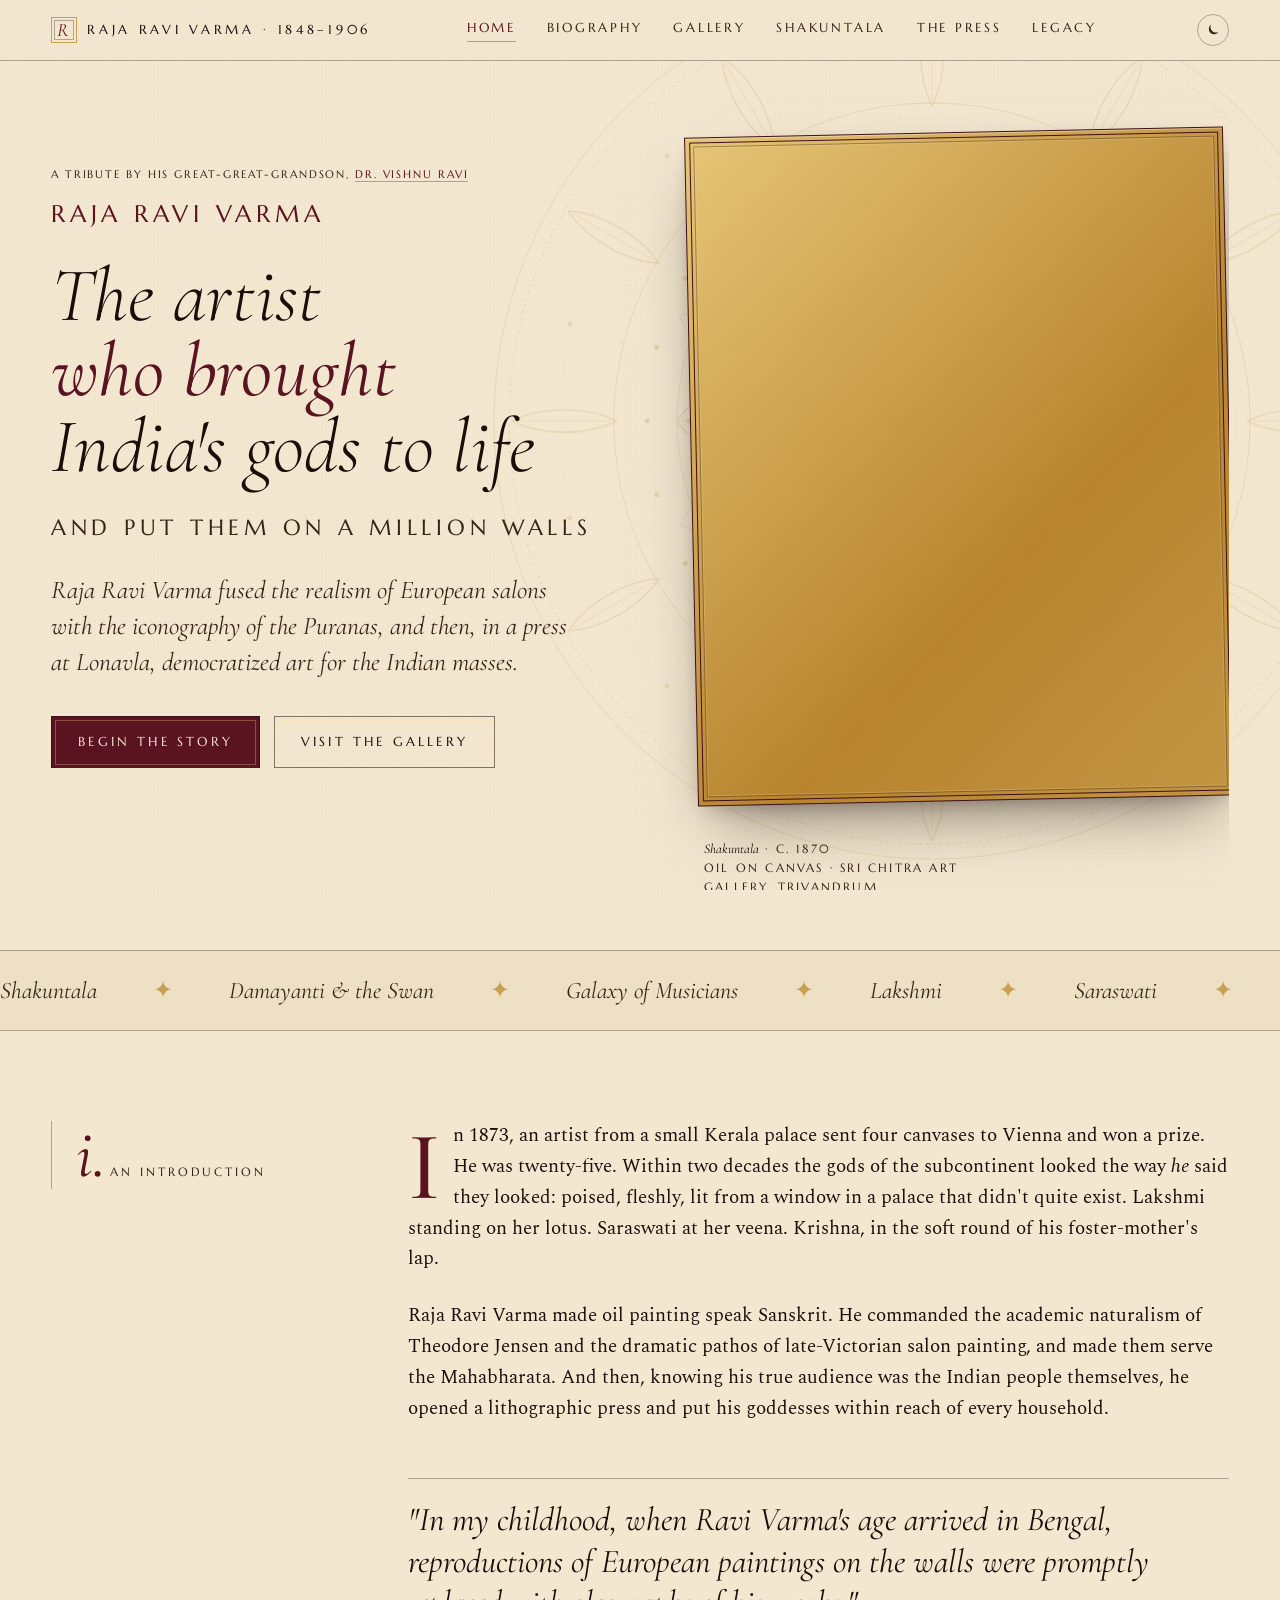
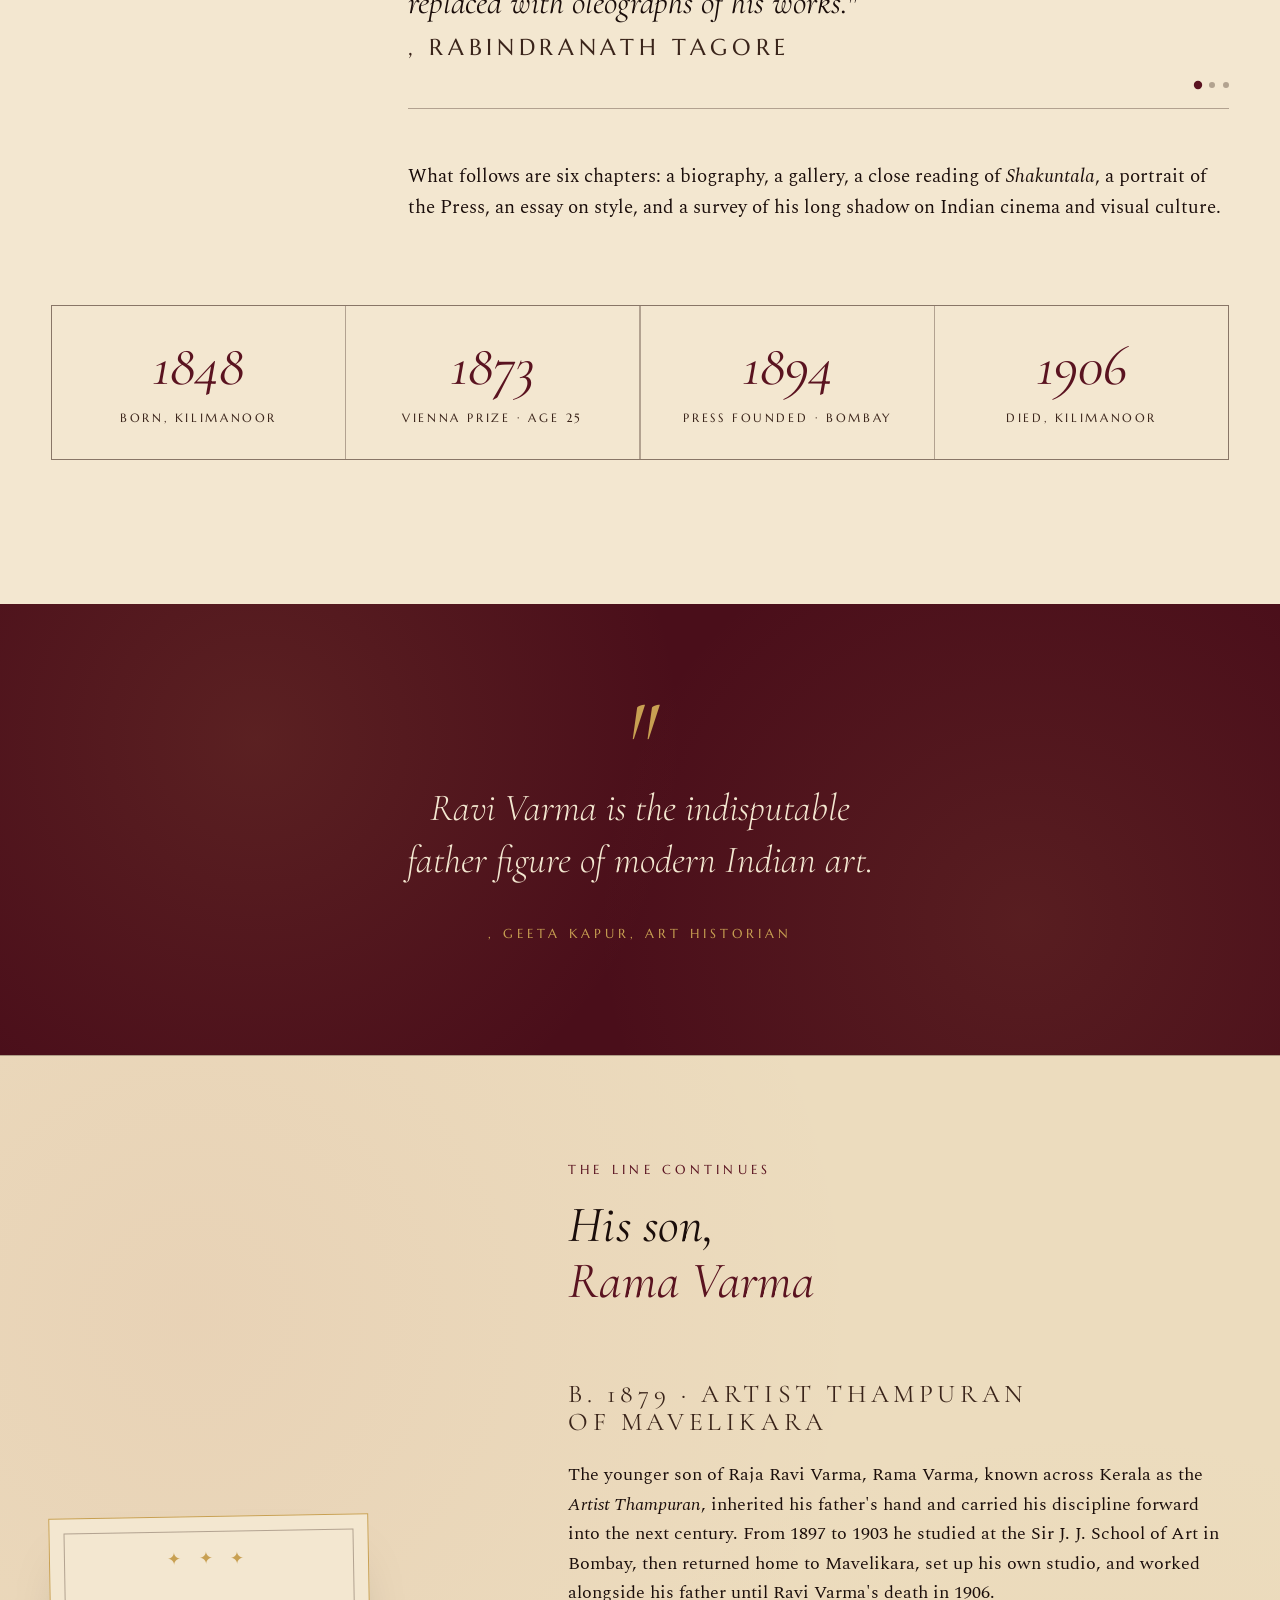
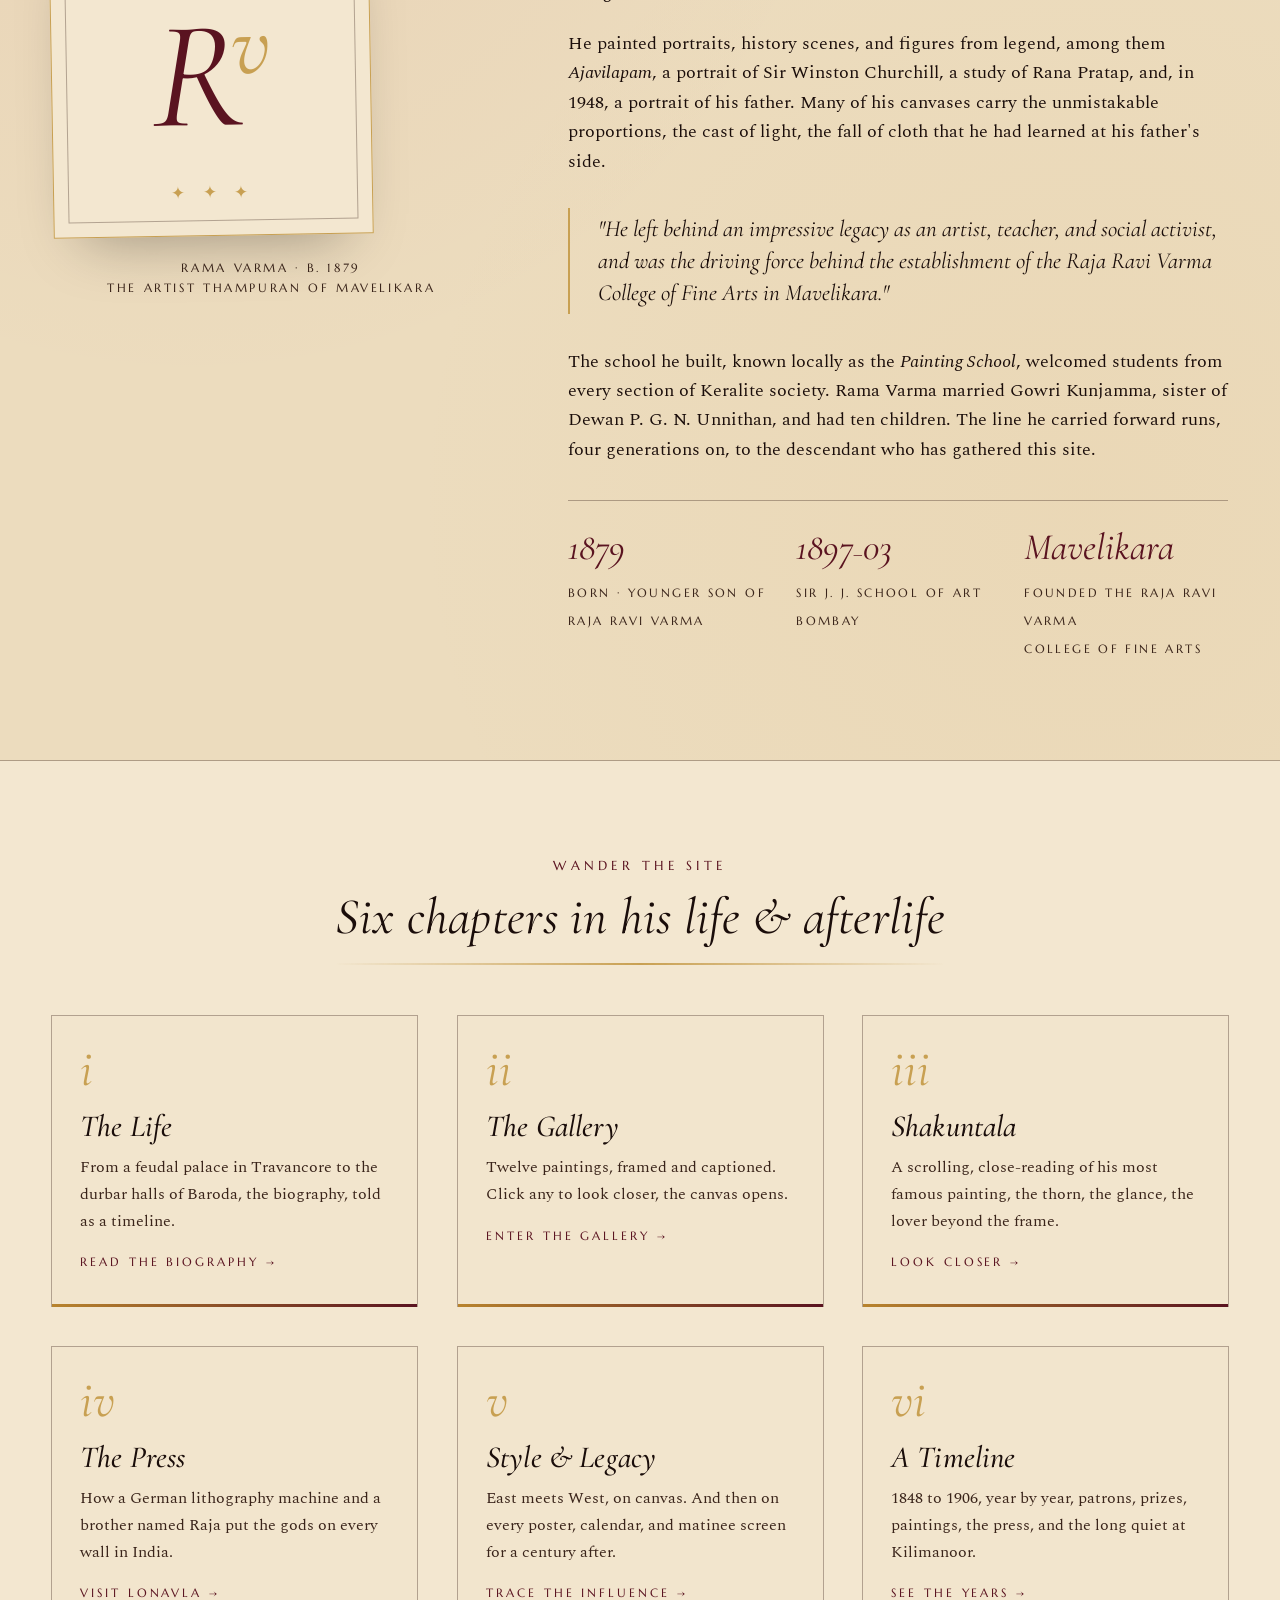
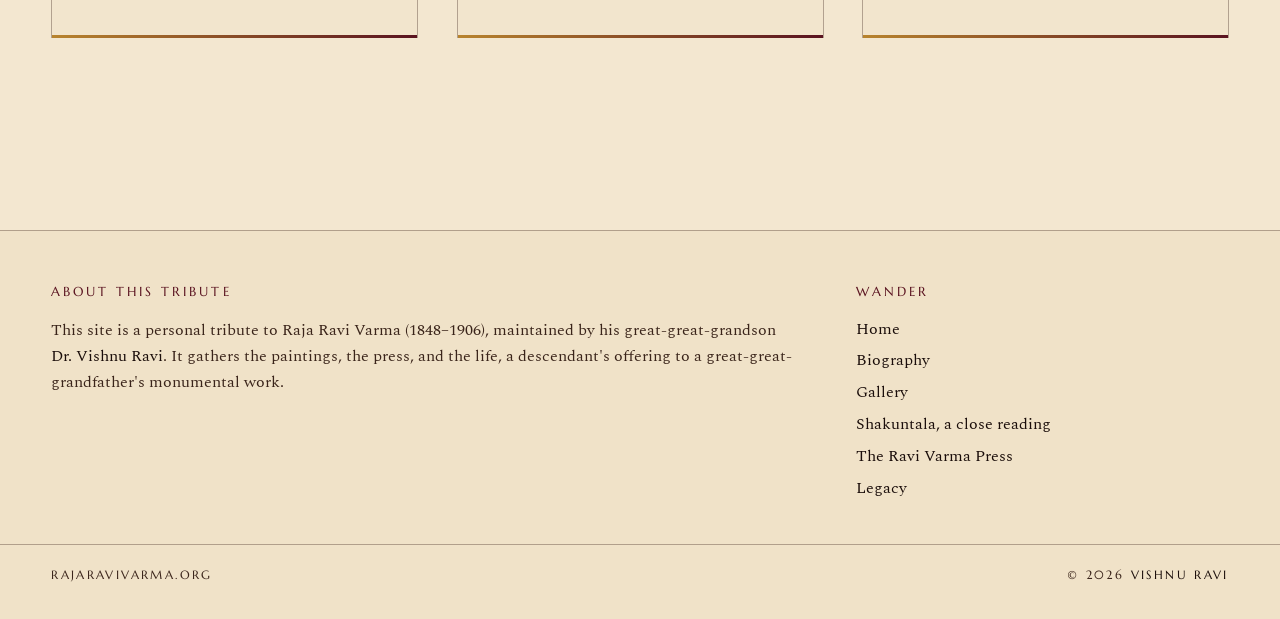
==== commit 42c47f0b: "Hero polish: bigger subline, drop wet-on-wet jargon - H1 subline ('And put them on a million walls')" ====
--- a/index.html
+++ b/index.html
@@ -4,8 +4,8 @@
 <meta charset="utf-8">
 <meta name="viewport" content="width=device-width, initial-scale=1">
 <title>Raja Ravi Varma, The Artist Who Brought India's Gods to Life</title>
-<link rel="stylesheet" href="styles.css?v=36">
-<link rel="stylesheet" href="tweaks.css?v=36">
+<link rel="stylesheet" href="styles.css?v=37">
+<link rel="stylesheet" href="tweaks.css?v=37">
 <style>
 /* === Page-specific === */
 .hero {
@@ -50,9 +50,9 @@
   display: block;
   font-style: normal;
   font-family: var(--label);
-  font-size: 0.18em;
-  line-height: 1.6;
-  letter-spacing: 0.32em;
+  font-size: 0.28em;
+  line-height: 1.5;
+  letter-spacing: 0.22em;
   color: var(--ink-soft);
   margin-top: 28px;
   text-transform: uppercase;
@@ -717,10 +717,10 @@
       <h1 data-parallax="-0.3">
         The artist <span class="amp">who brought</span><br>
         India's gods to life
-        <span class="alt">, and put them on a million walls</span>
+        <span class="alt">And put them on a million walls</span>
       </h1>
       <p class="lede">
-        Raja Ravi Varma fused the wet-on-wet realism of European salons with the iconography of the Puranas, and then, in a press at Lonavla, democratized art for the Indian masses.
+        Raja Ravi Varma fused the realism of European salons with the iconography of the Puranas, and then, in a press at Lonavla, democratized art for the Indian masses.
       </p>
       <div class="hero-actions">
         <a class="btn" href="biography.html">Begin the story</a>
@@ -922,9 +922,9 @@
   </div>
 </section>
 
-<script src="data.js?v=36"></script>
+<script src="data.js?v=37"></script>
 <script>RRV_renderChrome();</script>
-<script src="shared.js?v=36"></script>
+<script src="shared.js?v=37"></script>
 <script>
 (function cycleHero() {
   const frame = document.querySelector('[data-hero-cycle]');
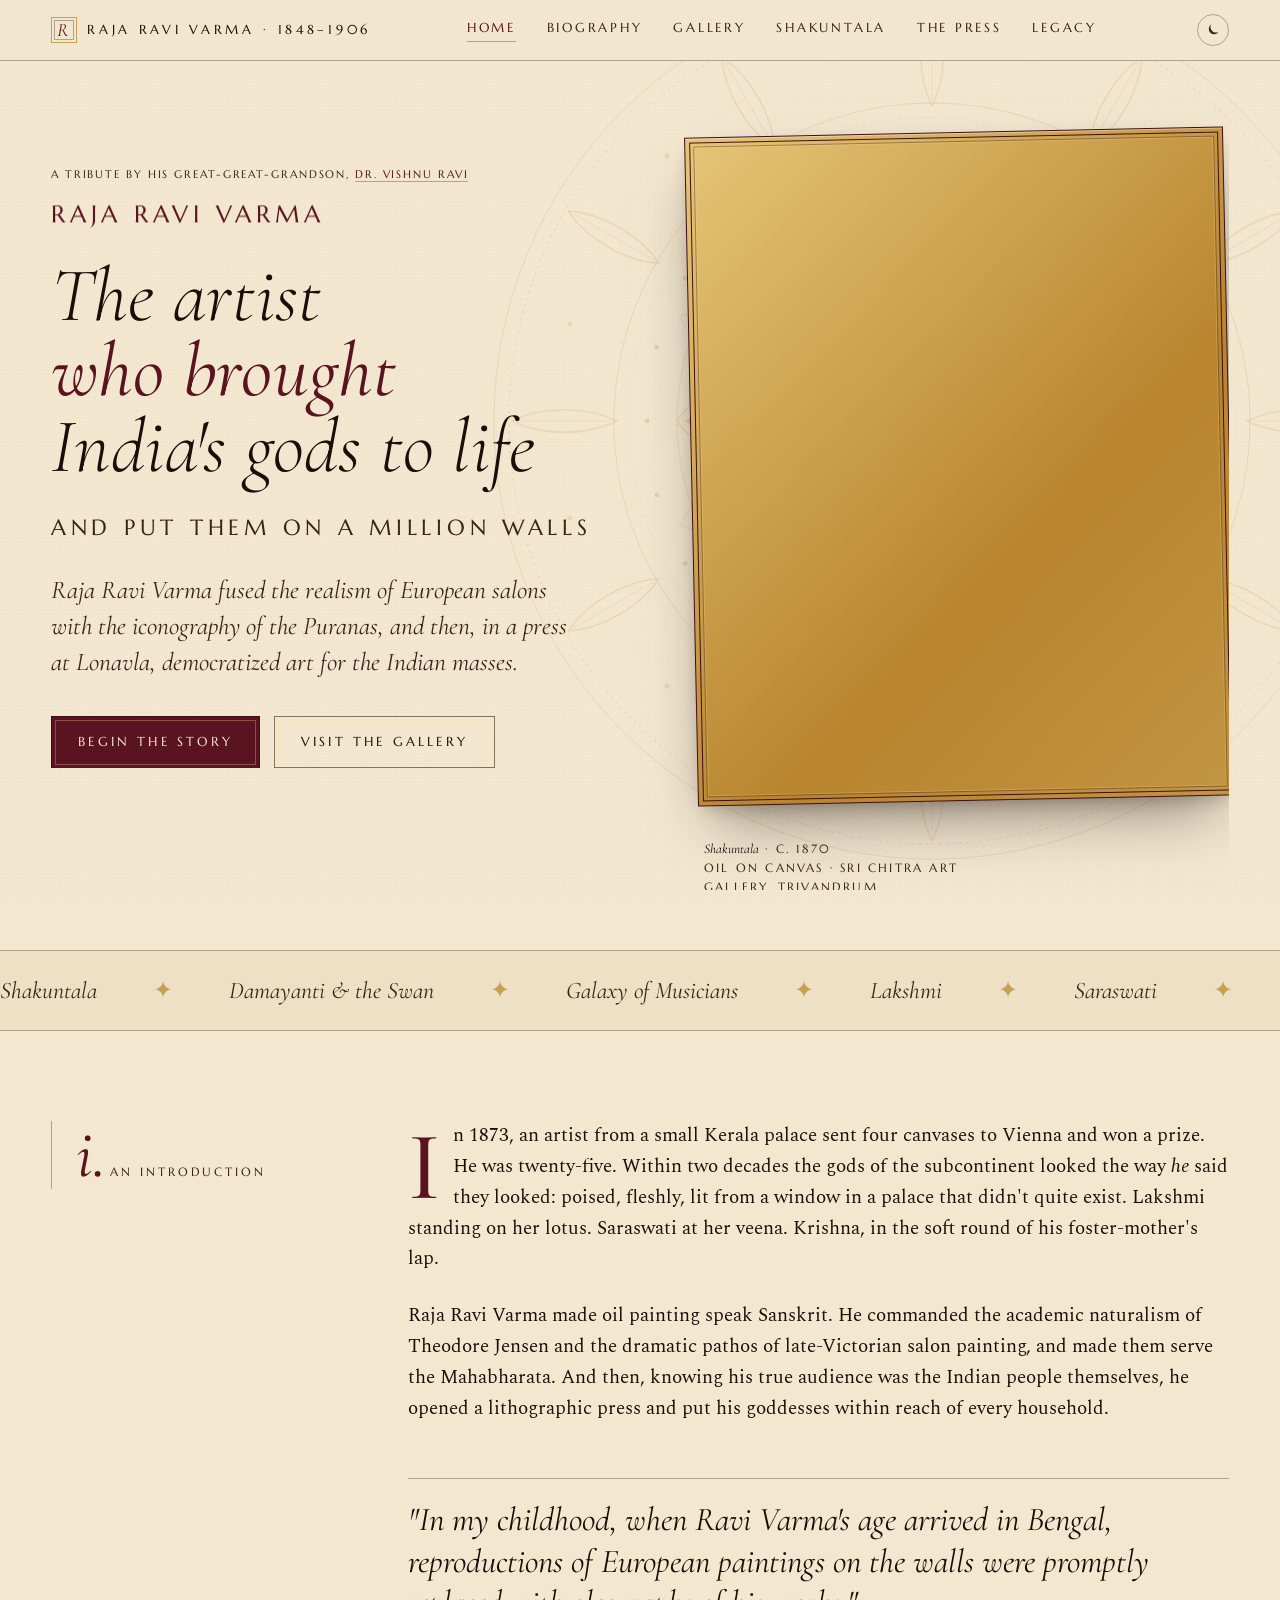
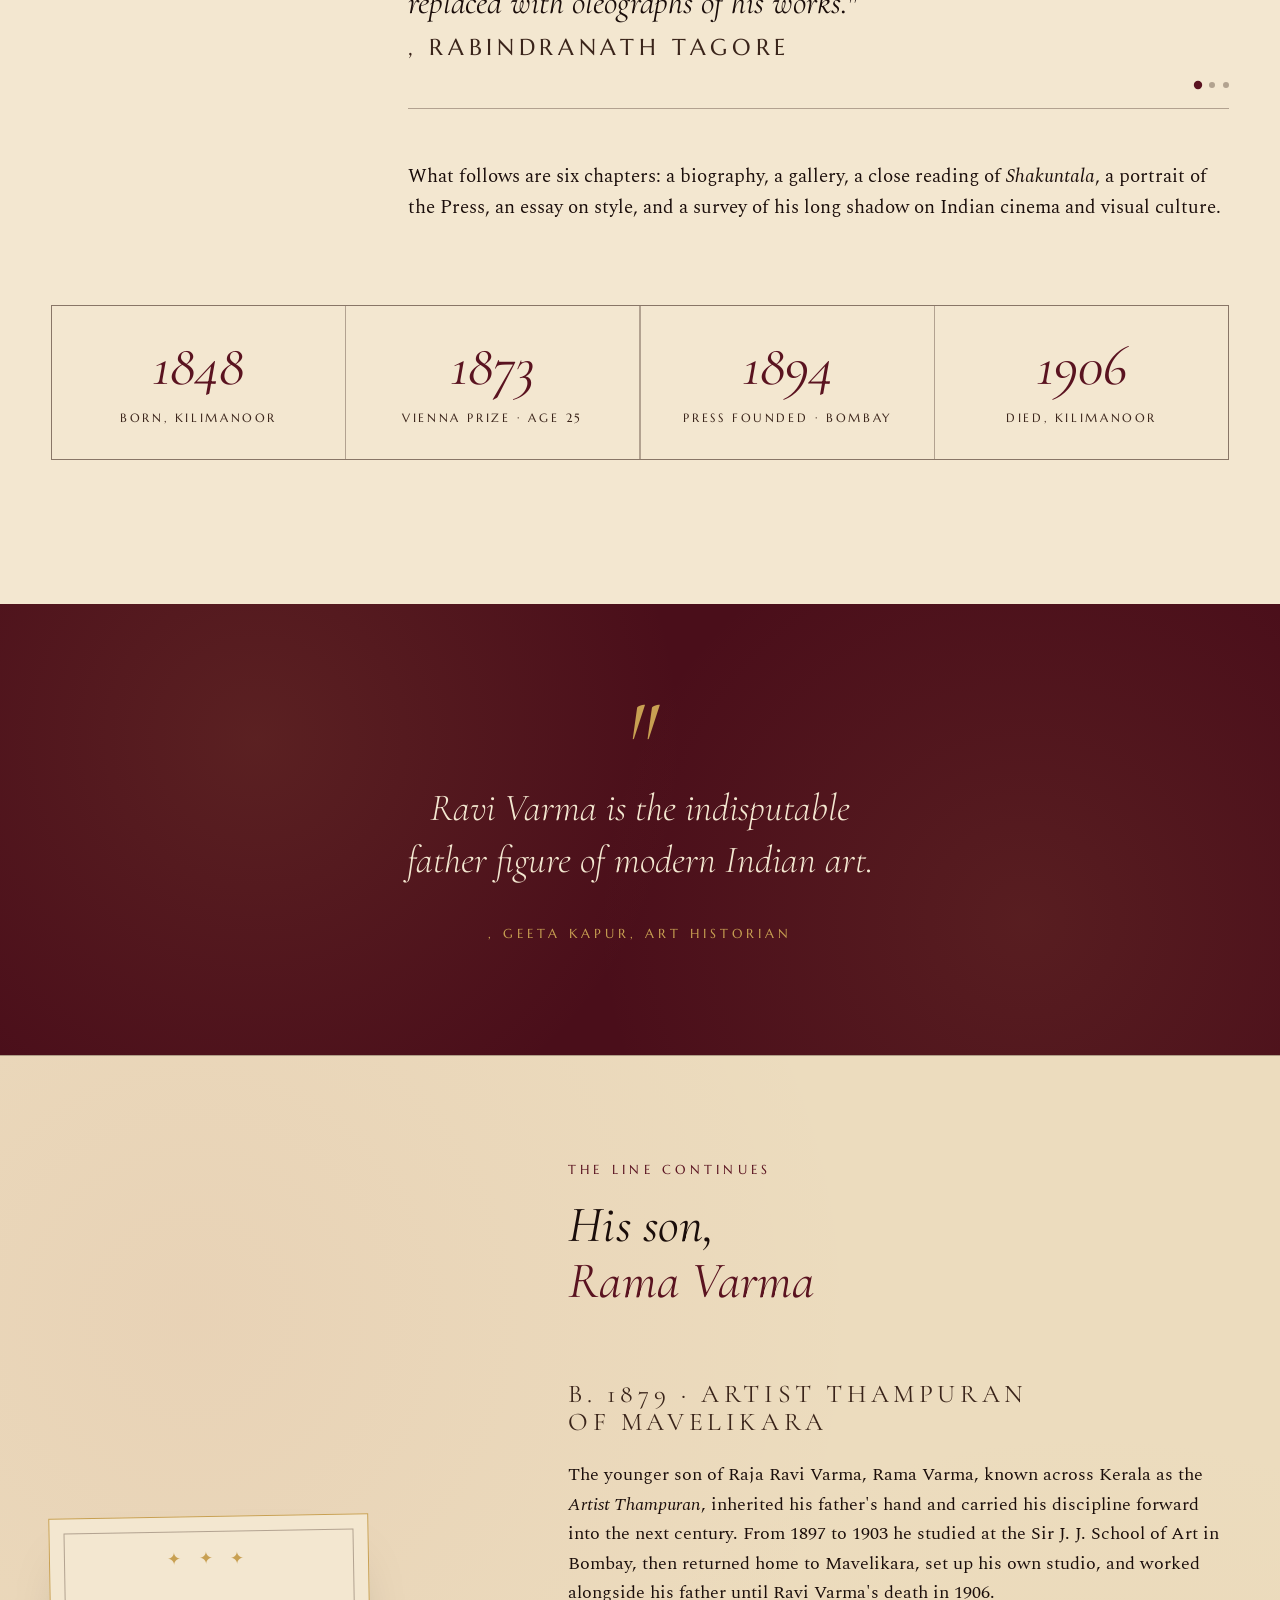
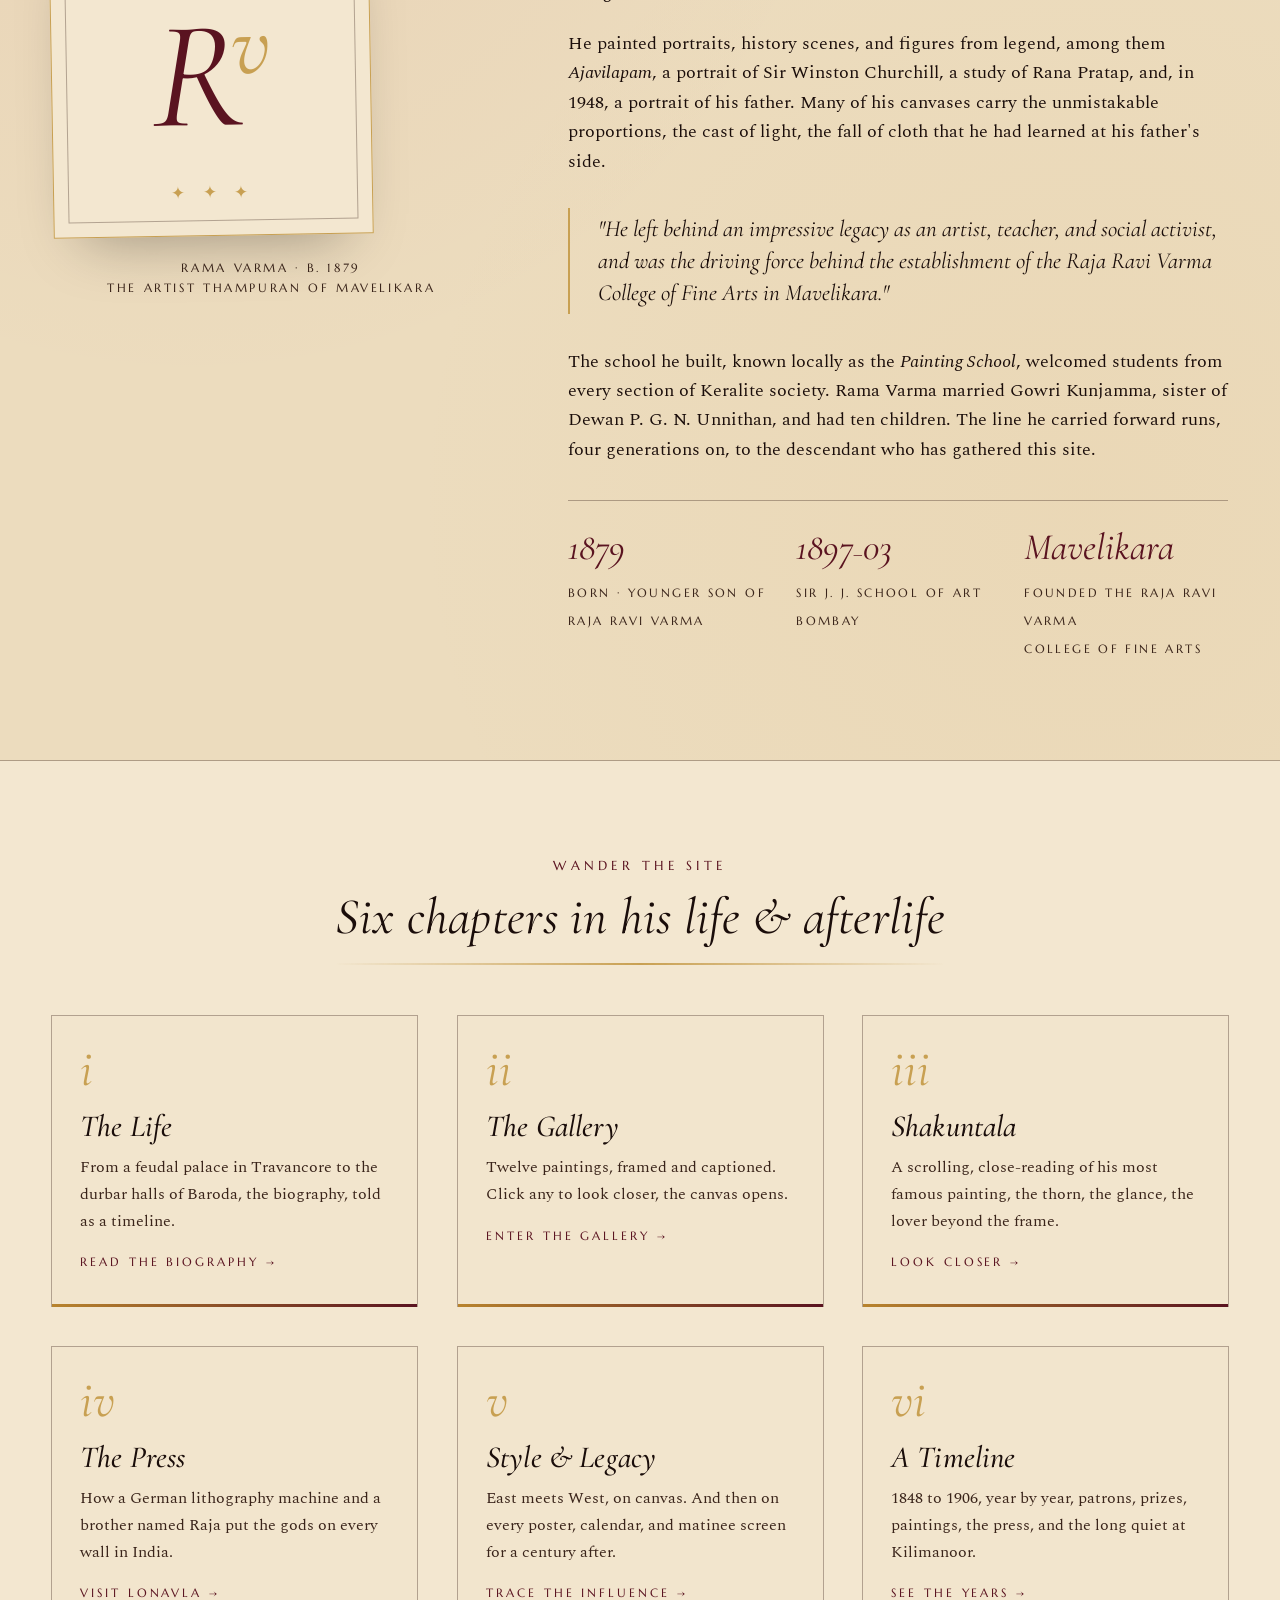
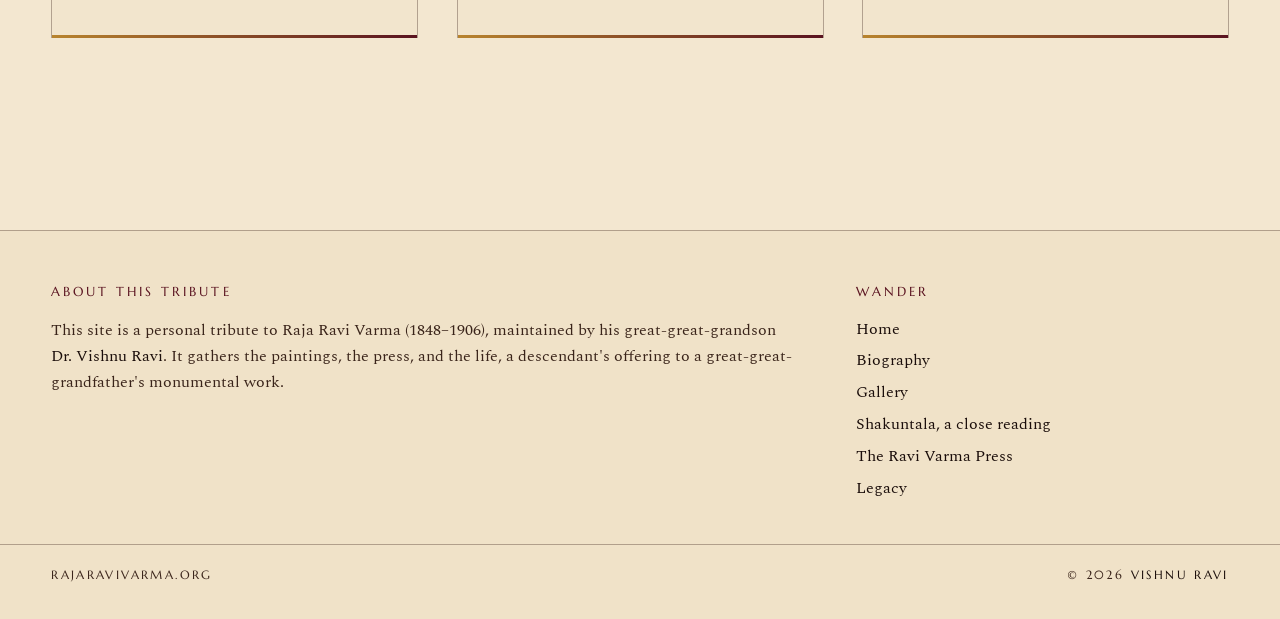
==== commit a62eace8: "Gallery: add 'Continue' section linking onward to Shakuntala" ====
--- a/index.html
+++ b/index.html
@@ -4,8 +4,8 @@
 <meta charset="utf-8">
 <meta name="viewport" content="width=device-width, initial-scale=1">
 <title>Raja Ravi Varma, The Artist Who Brought India's Gods to Life</title>
-<link rel="stylesheet" href="styles.css?v=37">
-<link rel="stylesheet" href="tweaks.css?v=37">
+<link rel="stylesheet" href="styles.css?v=38">
+<link rel="stylesheet" href="tweaks.css?v=38">
 <style>
 /* === Page-specific === */
 .hero {
@@ -922,9 +922,9 @@
   </div>
 </section>
 
-<script src="data.js?v=37"></script>
+<script src="data.js?v=38"></script>
 <script>RRV_renderChrome();</script>
-<script src="shared.js?v=37"></script>
+<script src="shared.js?v=38"></script>
 <script>
 (function cycleHero() {
   const frame = document.querySelector('[data-hero-cycle]');
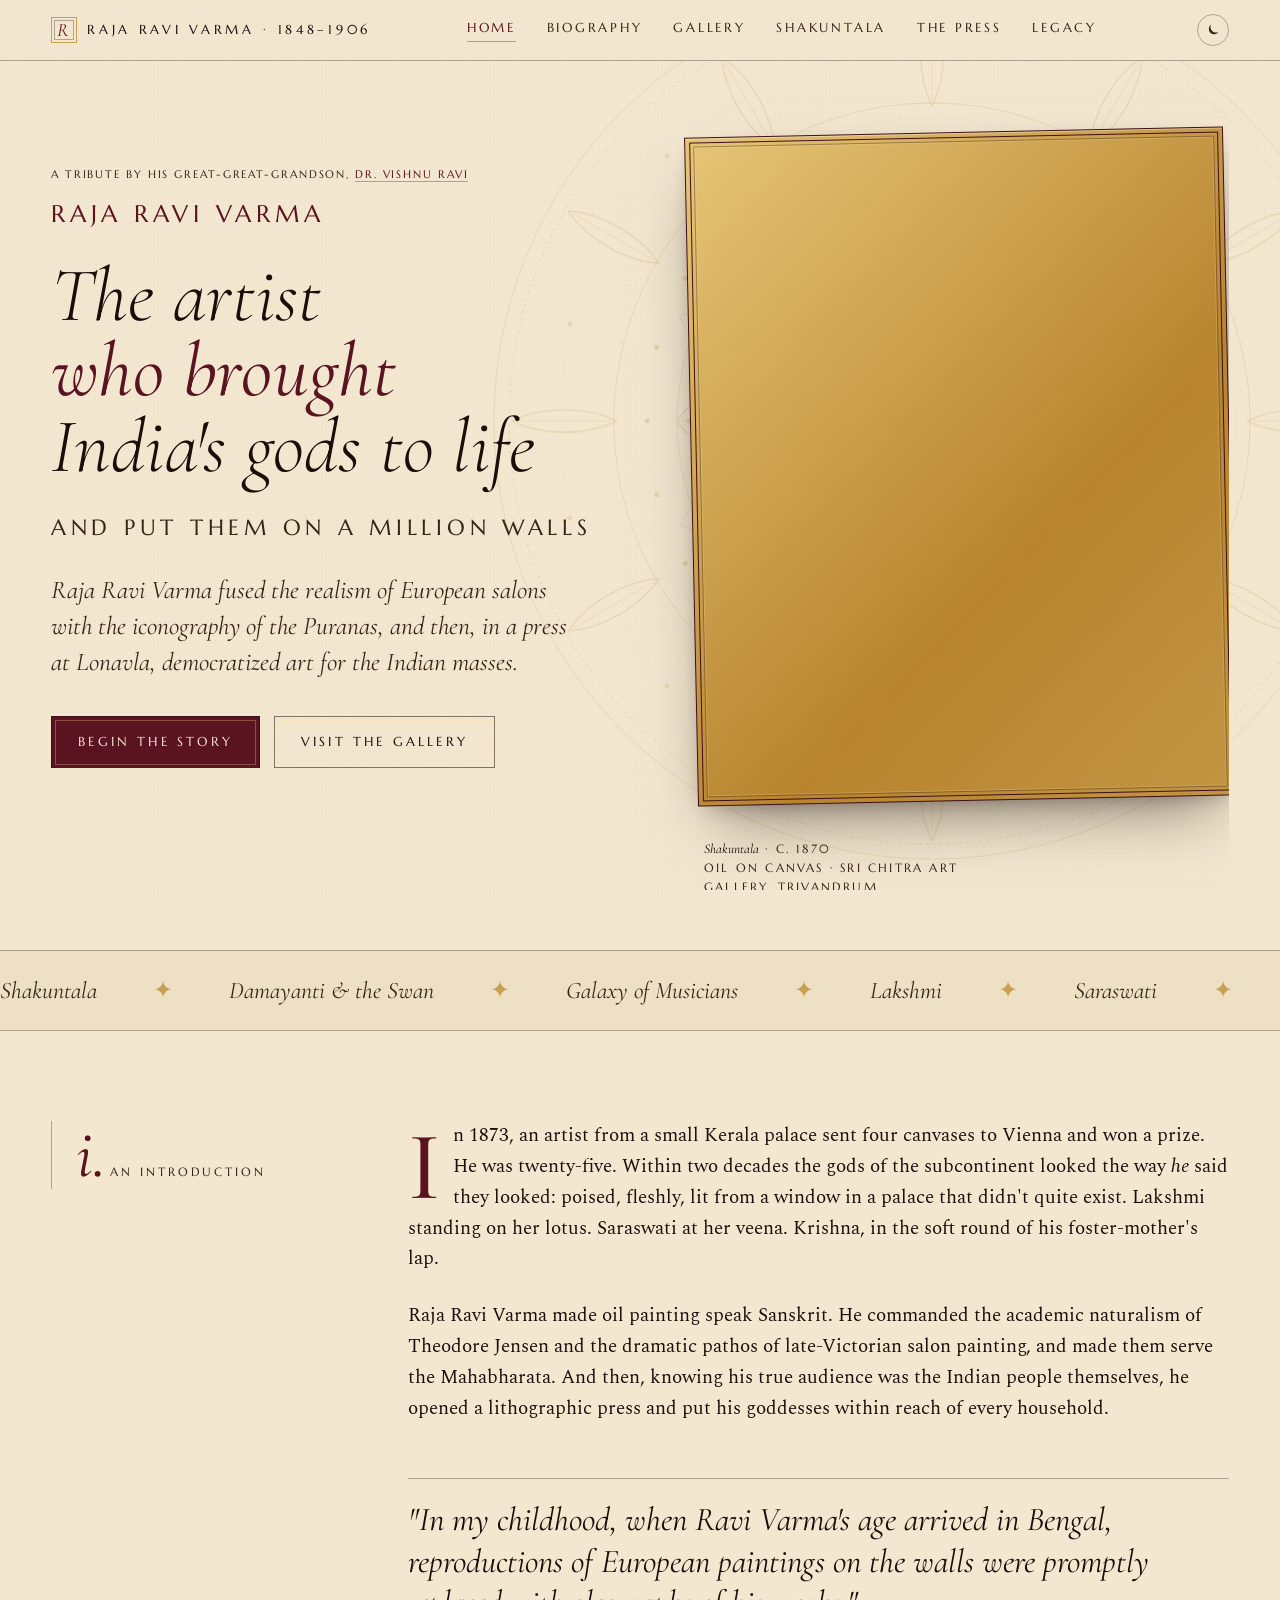
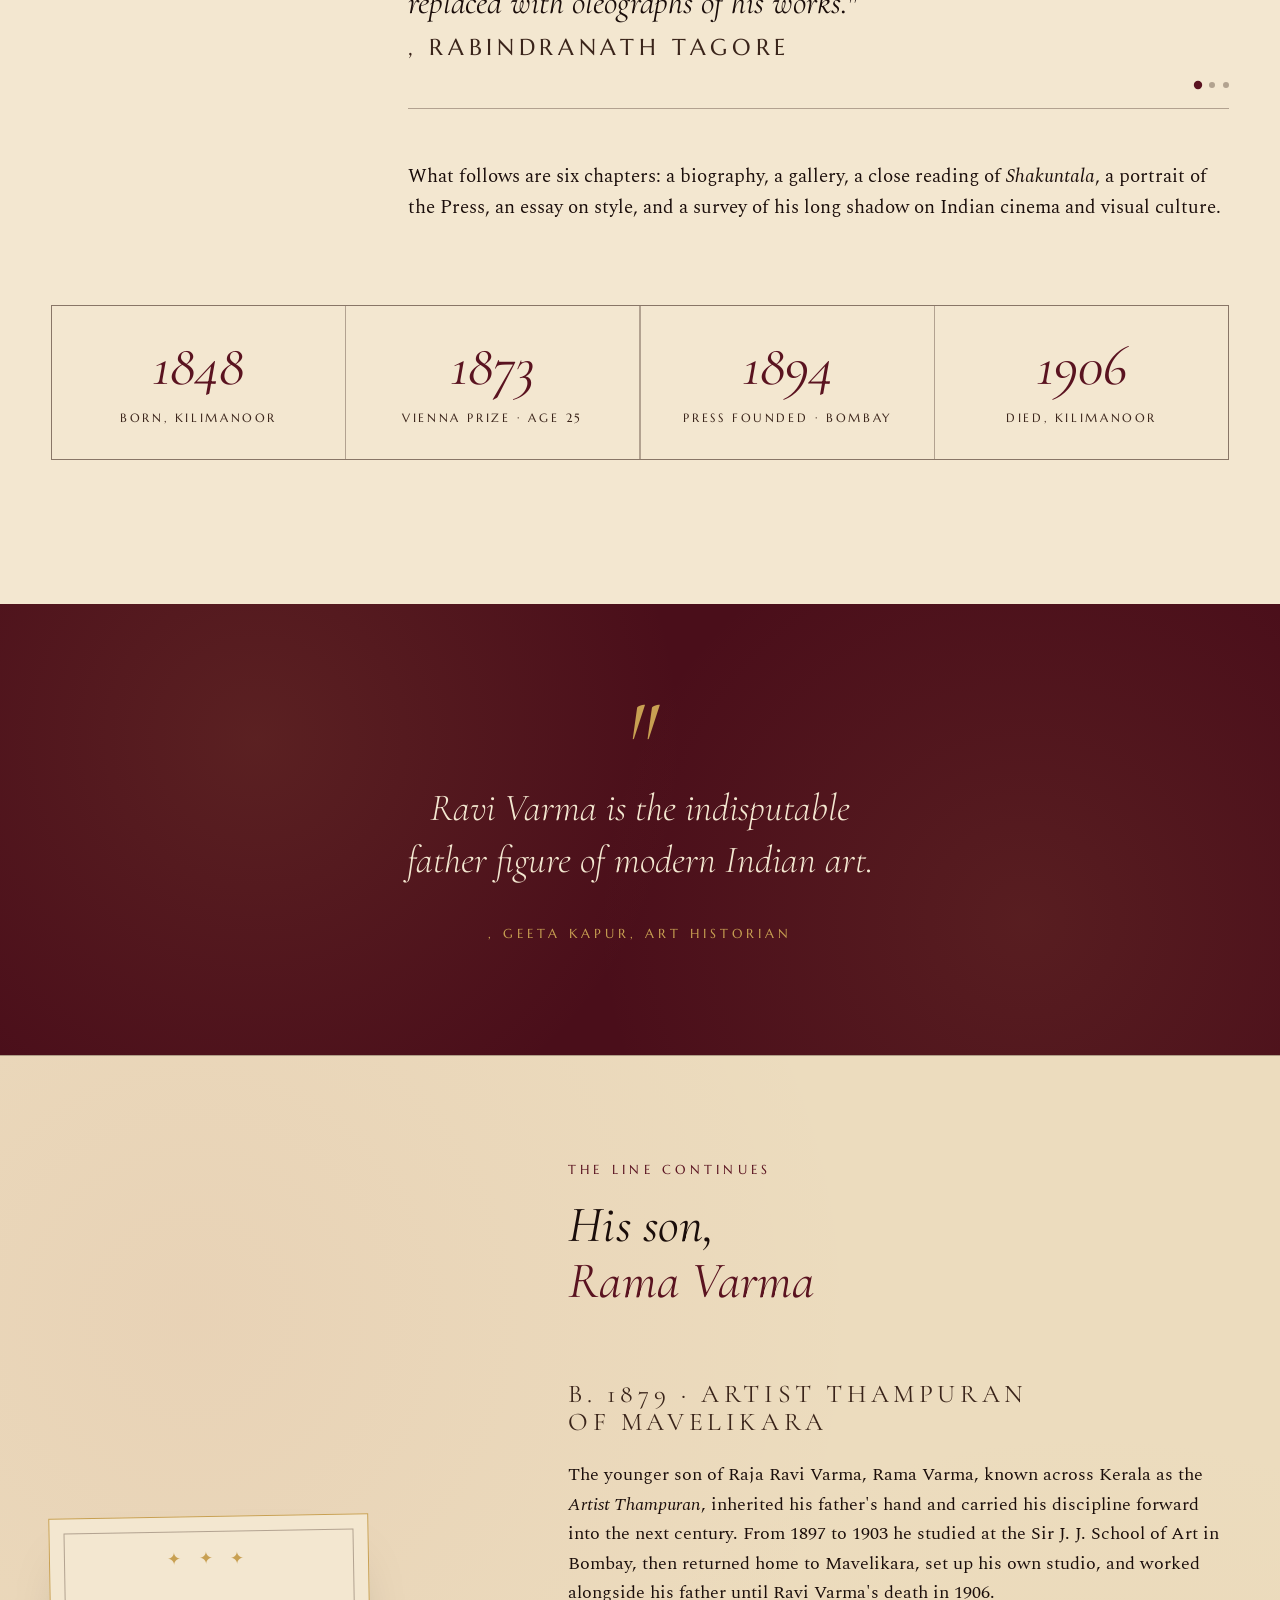
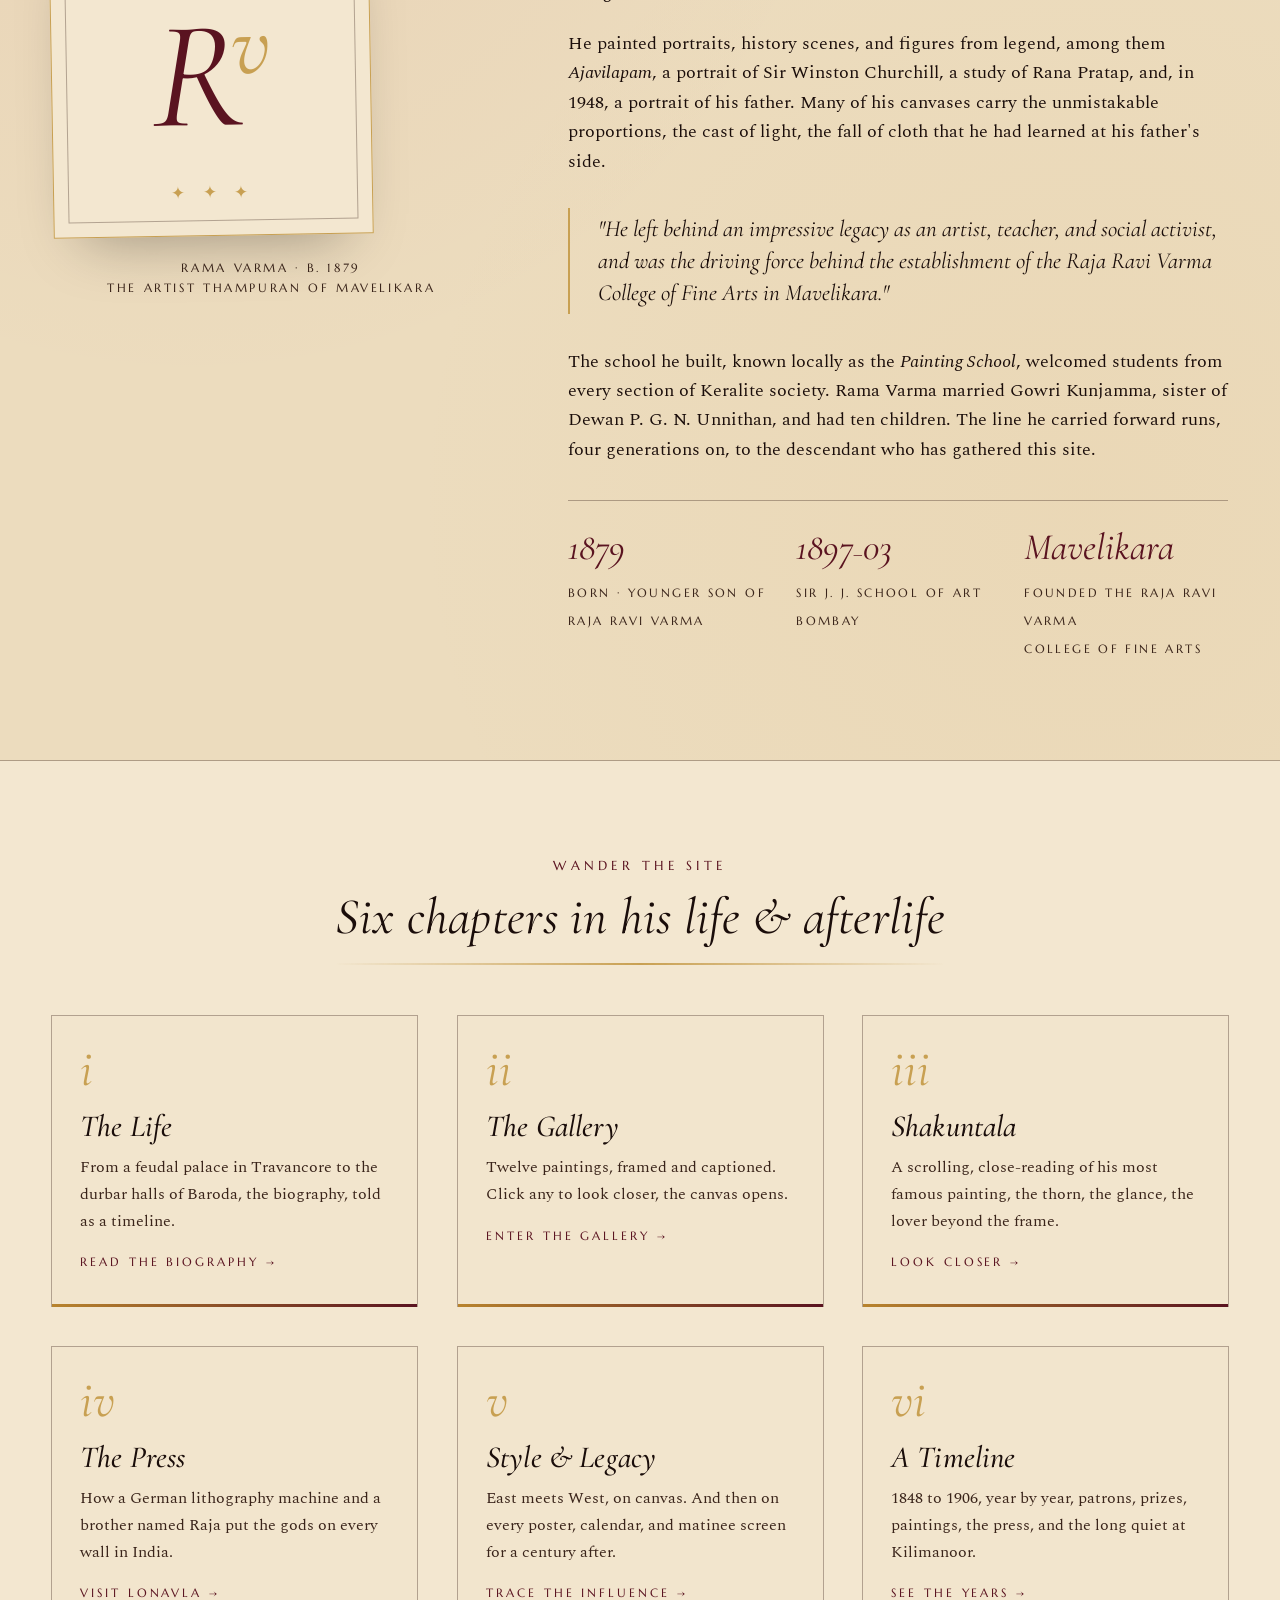
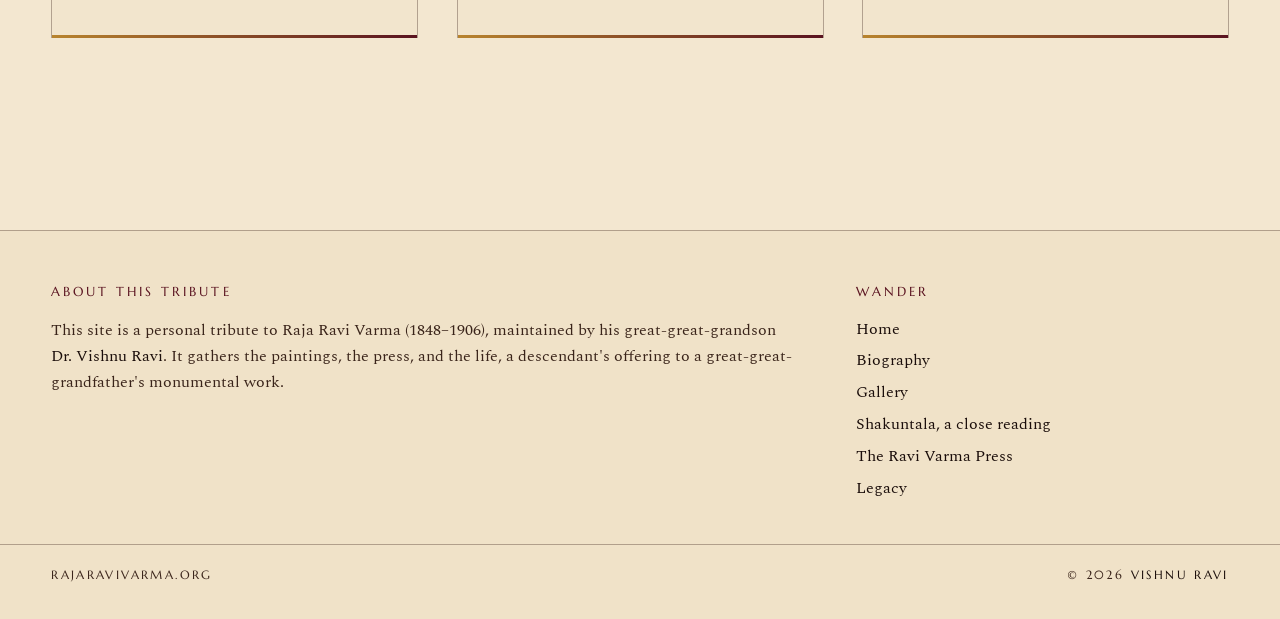
==== commit b56ad4da: "Hero caption: grid-stack to prevent layout bounce on cycle Caps had different wrapped heights on mob" ====
--- a/index.html
+++ b/index.html
@@ -4,8 +4,8 @@
 <meta charset="utf-8">
 <meta name="viewport" content="width=device-width, initial-scale=1">
 <title>Raja Ravi Varma, The Artist Who Brought India's Gods to Life</title>
-<link rel="stylesheet" href="styles.css?v=38">
-<link rel="stylesheet" href="tweaks.css?v=38">
+<link rel="stylesheet" href="styles.css?v=39">
+<link rel="stylesheet" href="tweaks.css?v=39">
 <style>
 /* === Page-specific === */
 .hero {
@@ -91,16 +91,15 @@
   bottom: -96px;
   left: 12px;
   max-width: 280px;
-  min-height: 3em;
+  display: grid;
 }
 .hero-art .caption .cap {
+  grid-area: 1 / 1;
   display: block;
-  position: absolute;
-  inset: 0;
   opacity: 0;
   transition: opacity 0.8s ease;
 }
-.hero-art .caption .cap.is-active { opacity: 1; position: relative; }
+.hero-art .caption .cap.is-active { opacity: 1; }
 .hero-art .stamp {
   position: absolute;
   top: -28px;
@@ -922,9 +921,9 @@
   </div>
 </section>
 
-<script src="data.js?v=38"></script>
+<script src="data.js?v=39"></script>
 <script>RRV_renderChrome();</script>
-<script src="shared.js?v=38"></script>
+<script src="shared.js?v=39"></script>
 <script>
 (function cycleHero() {
   const frame = document.querySelector('[data-hero-cycle]');
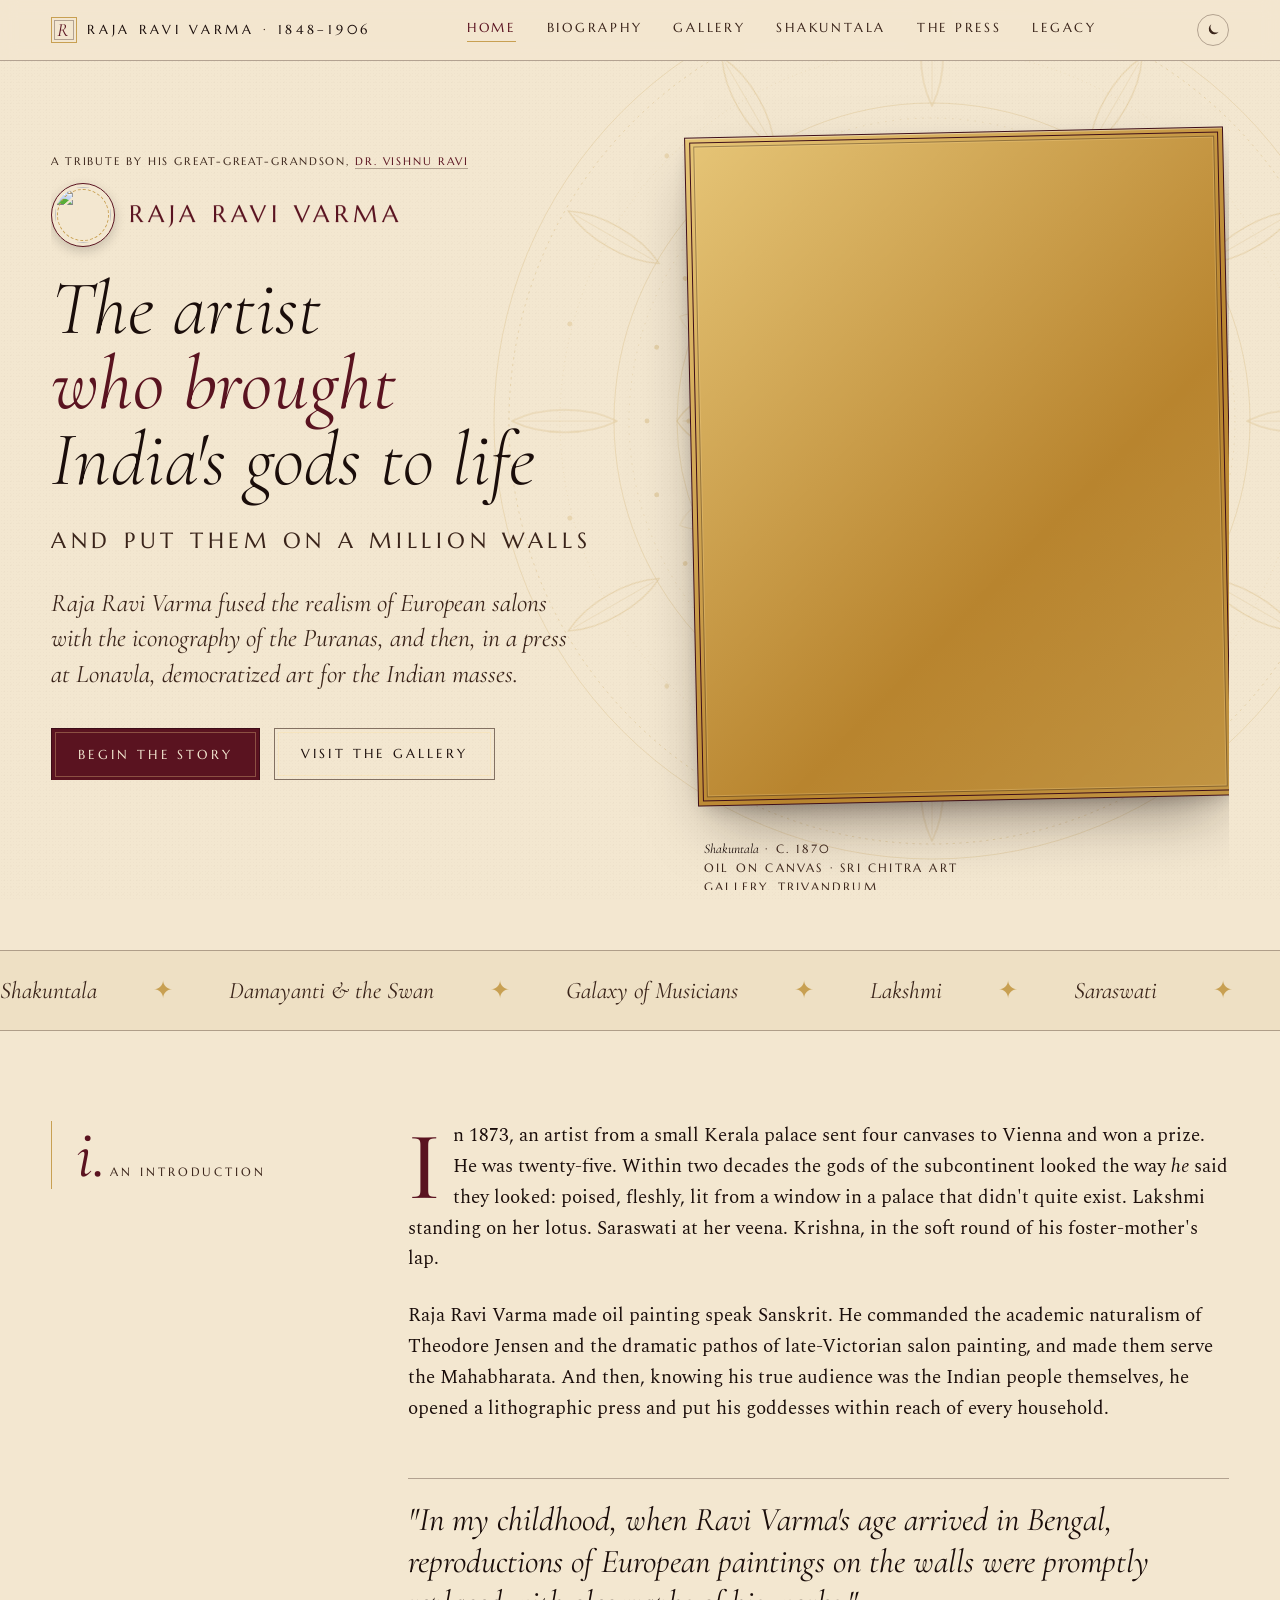
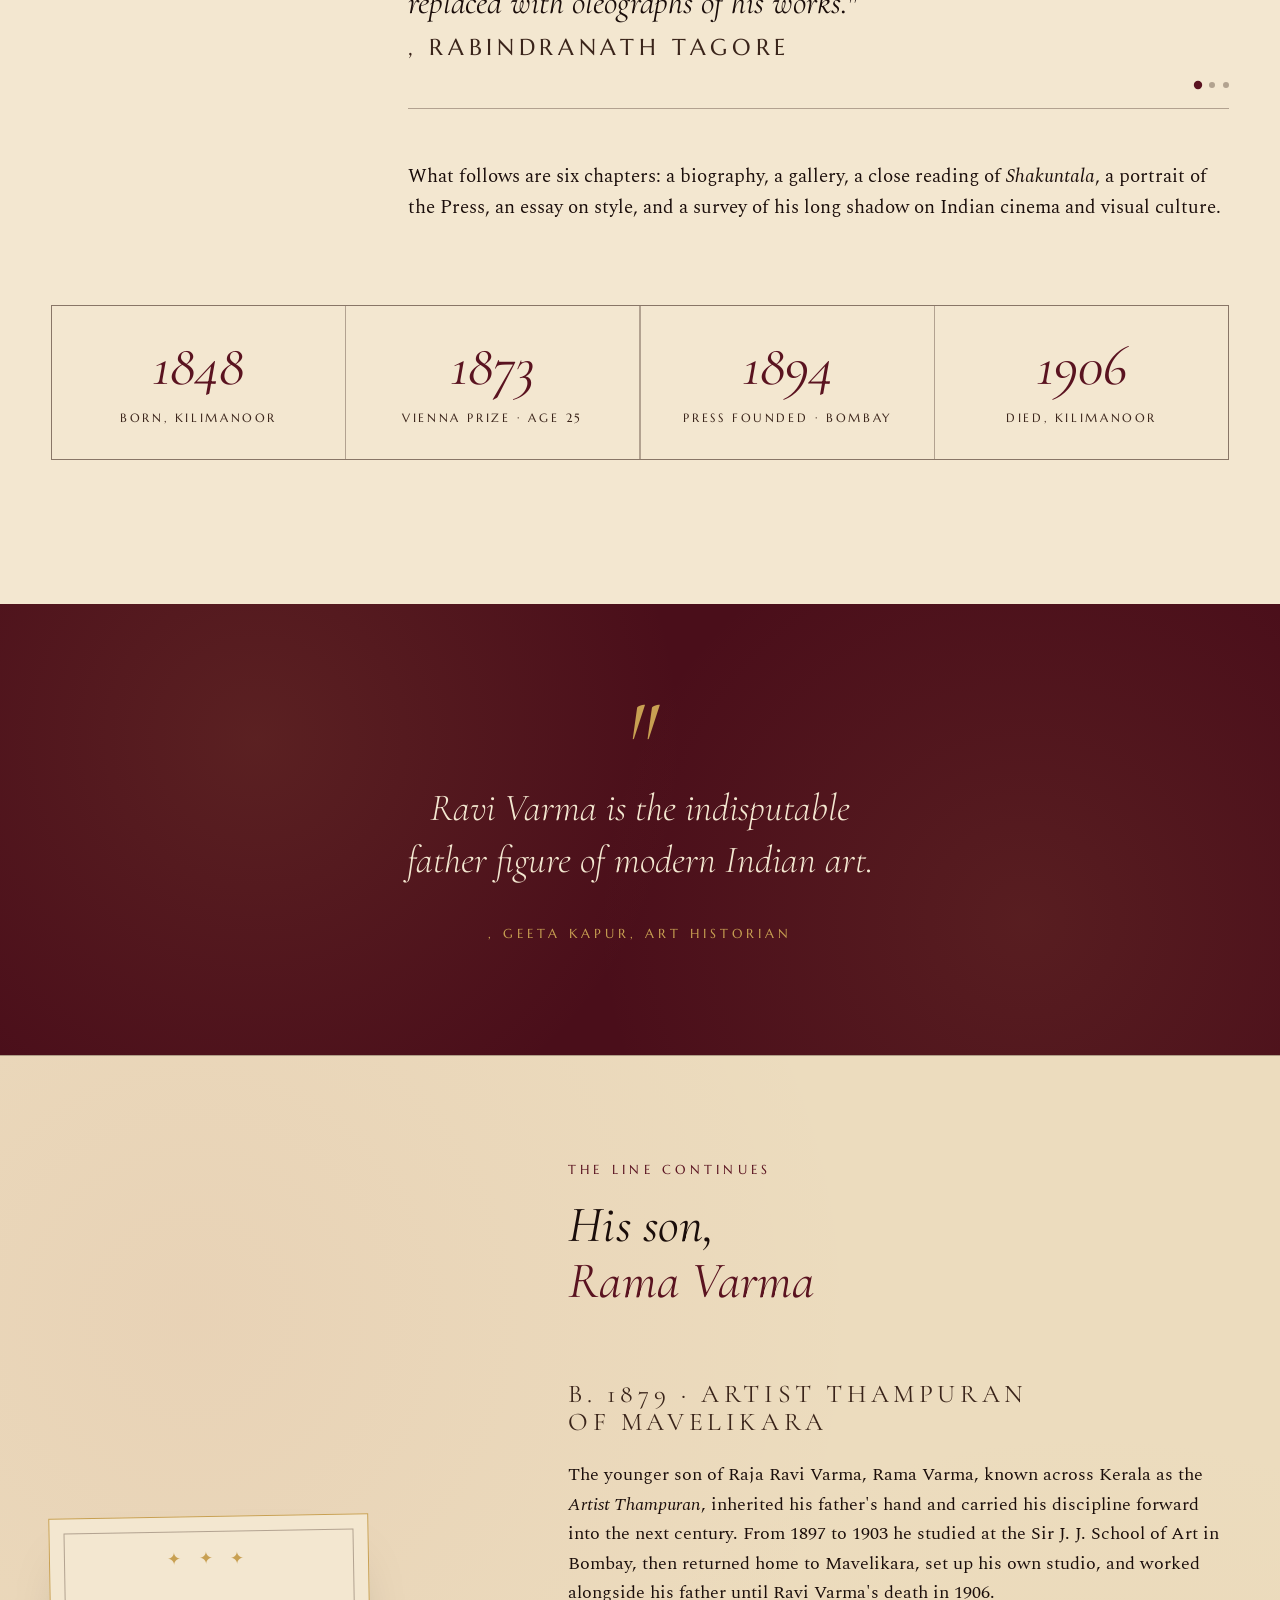
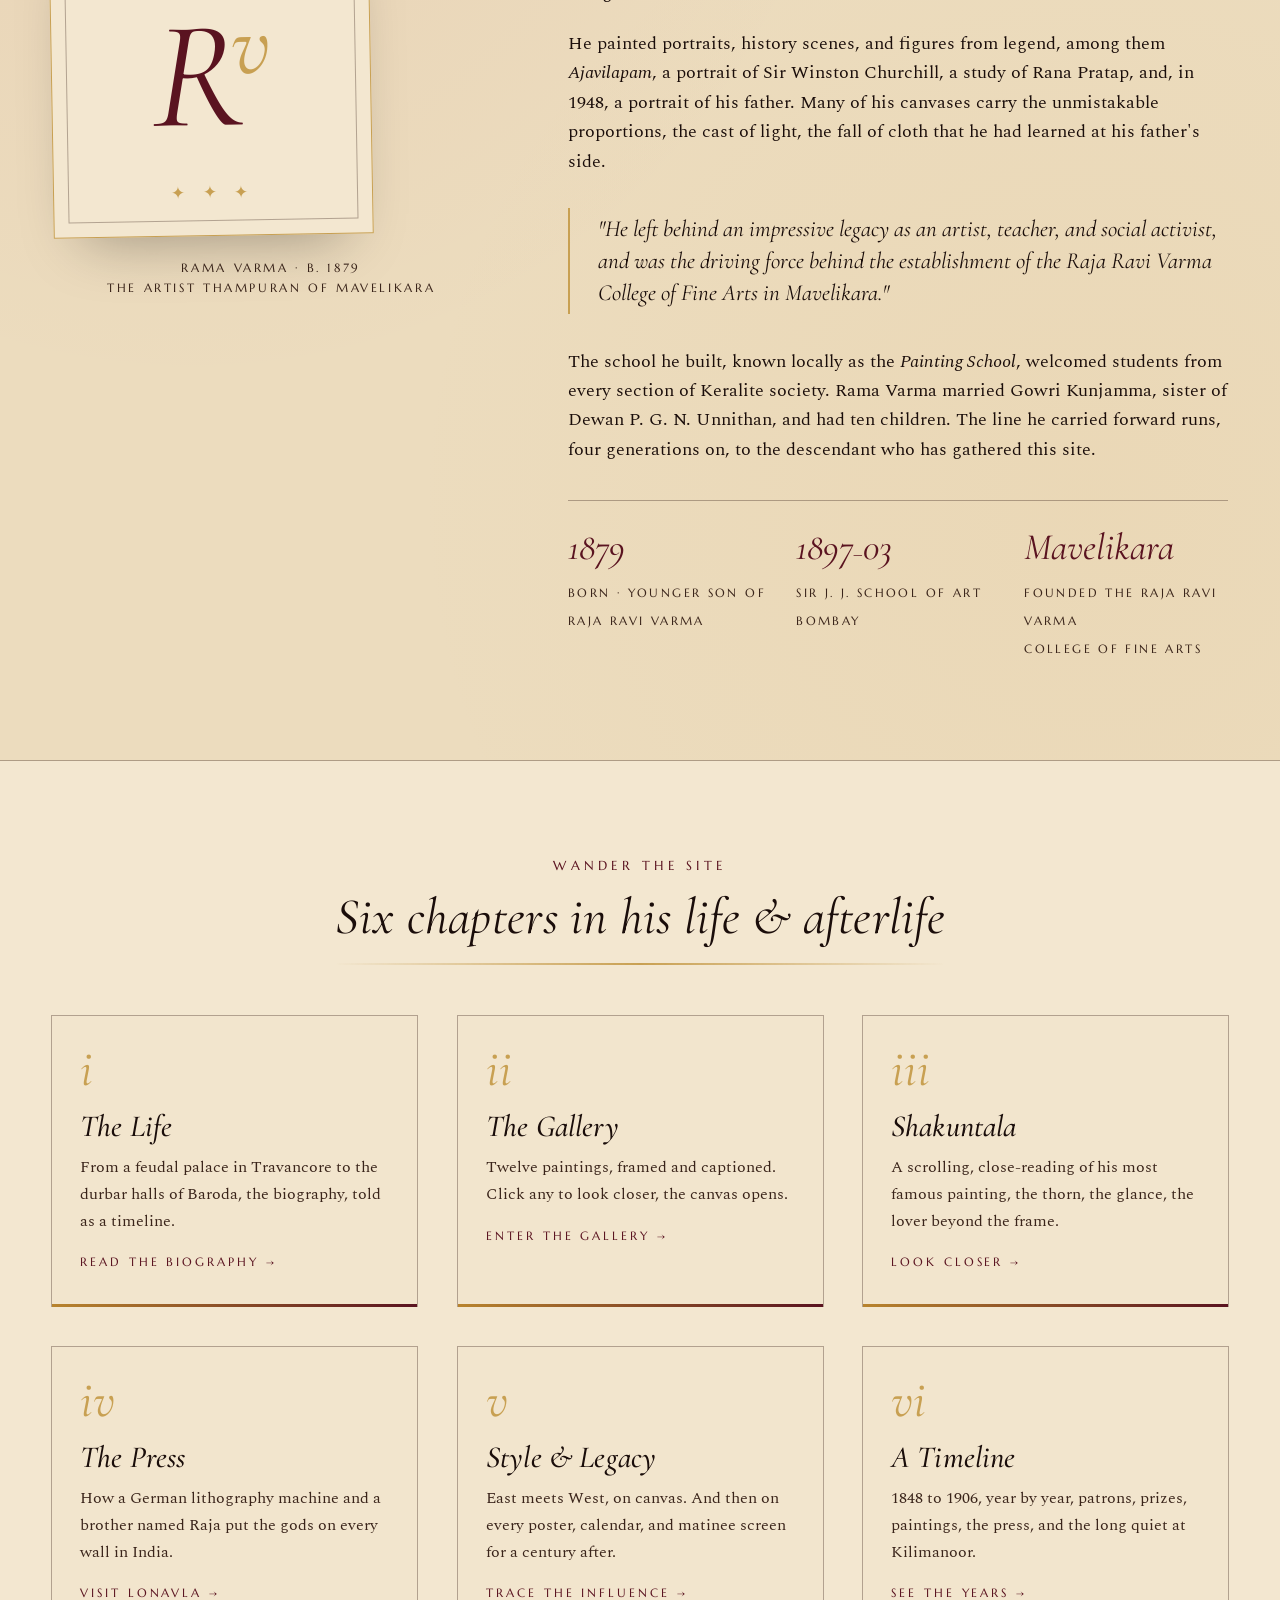
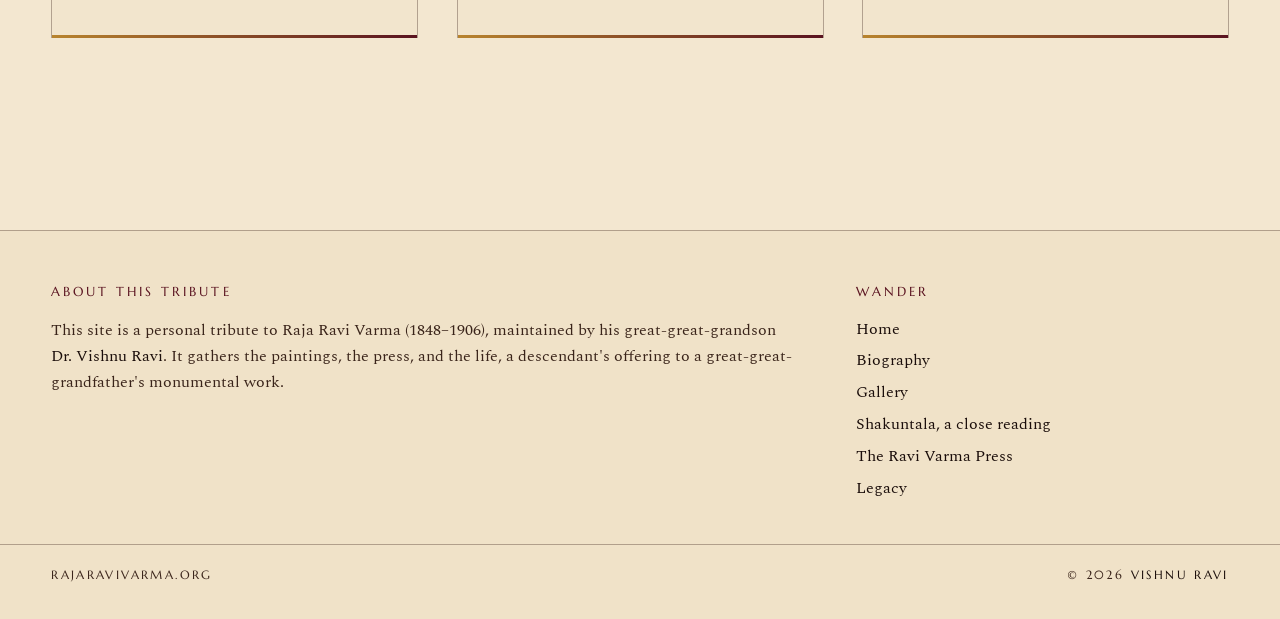
==== commit cd061033: "Hero: add circular self-portrait next to the 'Raja Ravi Varma' name" ====
--- a/index.html
+++ b/index.html
@@ -4,8 +4,8 @@
 <meta charset="utf-8">
 <meta name="viewport" content="width=device-width, initial-scale=1">
 <title>Raja Ravi Varma, The Artist Who Brought India's Gods to Life</title>
-<link rel="stylesheet" href="styles.css?v=39">
-<link rel="stylesheet" href="tweaks.css?v=39">
+<link rel="stylesheet" href="styles.css?v=40">
+<link rel="stylesheet" href="tweaks.css?v=40">
 <style>
 /* === Page-specific === */
 .hero {
@@ -100,33 +100,41 @@
   transition: opacity 0.8s ease;
 }
 .hero-art .caption .cap.is-active { opacity: 1; }
-.hero-art .stamp {
-  position: absolute;
-  top: -28px;
-  right: -28px;
-  width: 110px; height: 110px;
+.hero-name {
+  display: flex;
+  align-items: center;
+  gap: 14px;
+  margin-bottom: 24px;
+}
+.hero-portrait {
+  position: relative;
+  flex-shrink: 0;
+  width: 64px;
+  height: 64px;
   border-radius: 50%;
   border: 1px solid var(--oxblood);
   background: var(--paper);
-  display: flex;
-  align-items: center; justify-content: center;
-  font-family: var(--label);
-  font-size: 0.62rem;
-  letter-spacing: 0.22em;
-  text-align: center;
-  color: var(--oxblood);
-  text-transform: uppercase;
-  line-height: 1.4;
-  transform: rotate(8deg);
-  z-index: 4;
-  box-shadow: 0 4px 14px rgba(0,0,0,0.2);
-}
-.hero-art .stamp::before {
+  padding: 3px;
+  overflow: hidden;
+  box-shadow: 0 4px 12px rgba(0,0,0,0.18);
+}
+.hero-portrait img {
+  display: block;
+  width: 100%;
+  height: 100%;
+  object-fit: cover;
+  object-position: center 22%;
+  border-radius: 50%;
+}
+.hero-portrait::before {
   content: "";
   position: absolute; inset: 5px;
   border-radius: 50%;
   border: 1px dashed var(--gold);
-}
+  pointer-events: none;
+  z-index: 2;
+}
+.hero-name .eyebrow { margin-bottom: 0; }
 
 /* Decorative side numerals */
 .side-meta {
@@ -712,7 +720,12 @@
   <section class="hero">
     <div class="hero-text">
       <span class="reveal" style="display:block; font-family: var(--label); font-size: 0.62rem; letter-spacing: 0.18em; text-transform: uppercase; color: var(--ink-soft); margin-bottom: 12px;">A tribute by his great-great-grandson, <a href="https://vishnu.io" target="_blank" rel="noopener" style="color: var(--oxblood);">Dr. Vishnu Ravi</a></span>
-      <span class="eyebrow reveal" style="font-size: 1.4rem; letter-spacing: 0.2em;">Raja Ravi Varma</span>
+      <div class="hero-name reveal">
+        <div class="hero-portrait" aria-hidden="true">
+          <img src="https://upload.wikimedia.org/wikipedia/commons/d/d4/Self_portrait_by_Raja_Ravi_Varma.jpg" alt="">
+        </div>
+        <span class="eyebrow" style="font-size: 1.4rem; letter-spacing: 0.2em;">Raja Ravi Varma</span>
+      </div>
       <h1 data-parallax="-0.3">
         The artist <span class="amp">who brought</span><br>
         India's gods to life
@@ -921,9 +934,9 @@
   </div>
 </section>
 
-<script src="data.js?v=39"></script>
+<script src="data.js?v=40"></script>
 <script>RRV_renderChrome();</script>
-<script src="shared.js?v=39"></script>
+<script src="shared.js?v=40"></script>
 <script>
 (function cycleHero() {
   const frame = document.querySelector('[data-hero-cycle]');
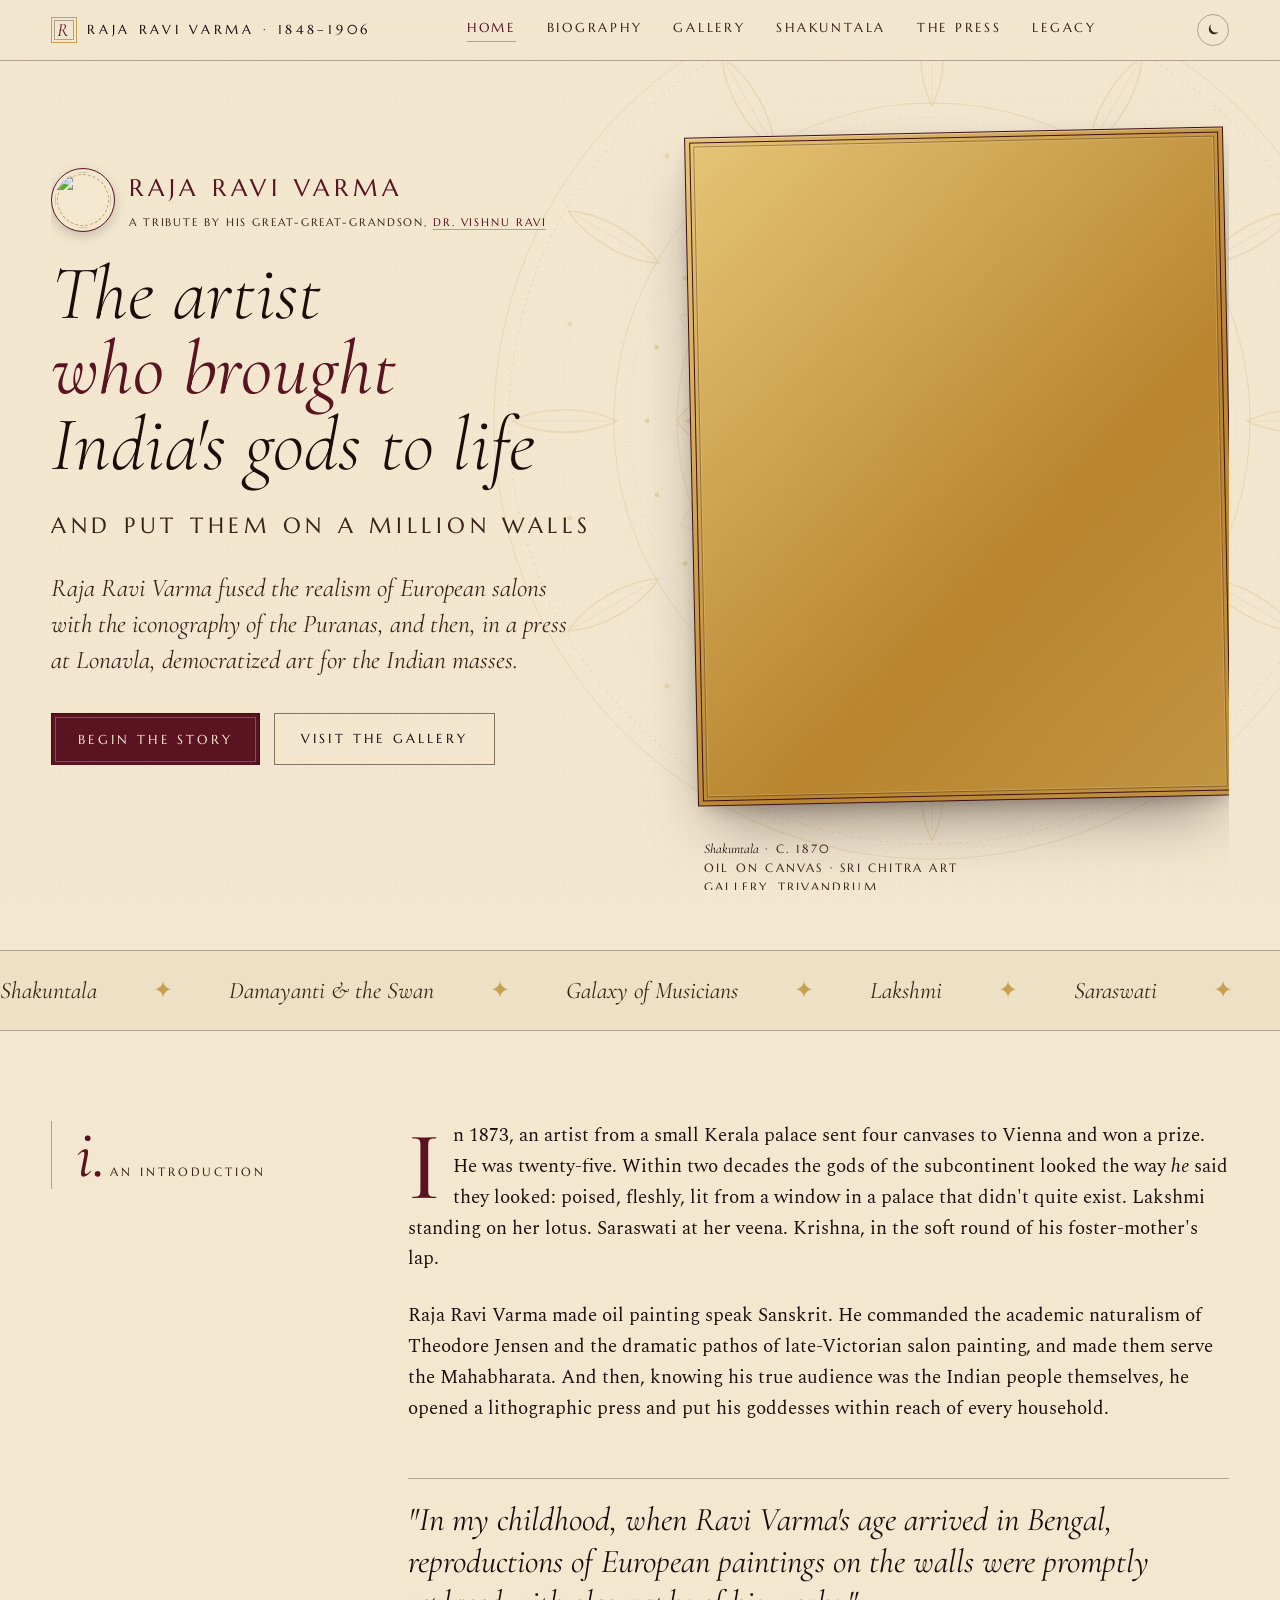
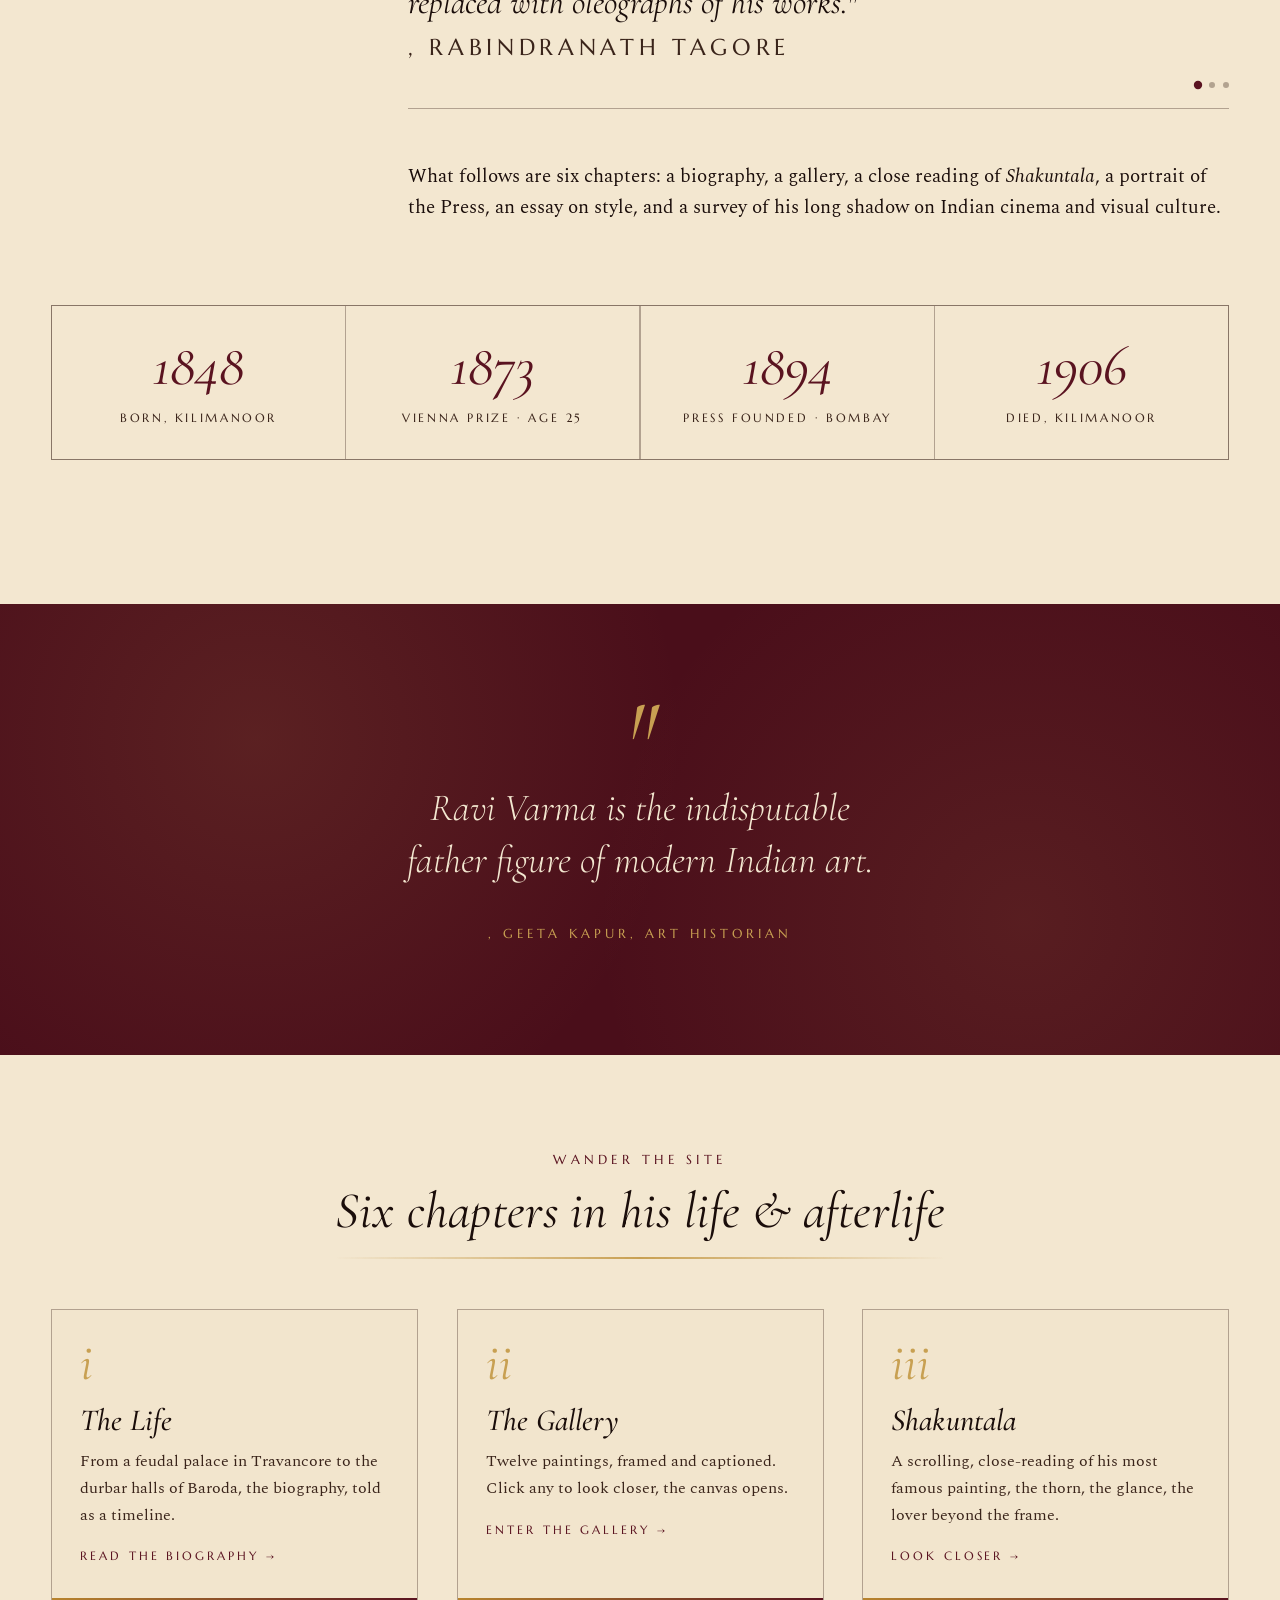
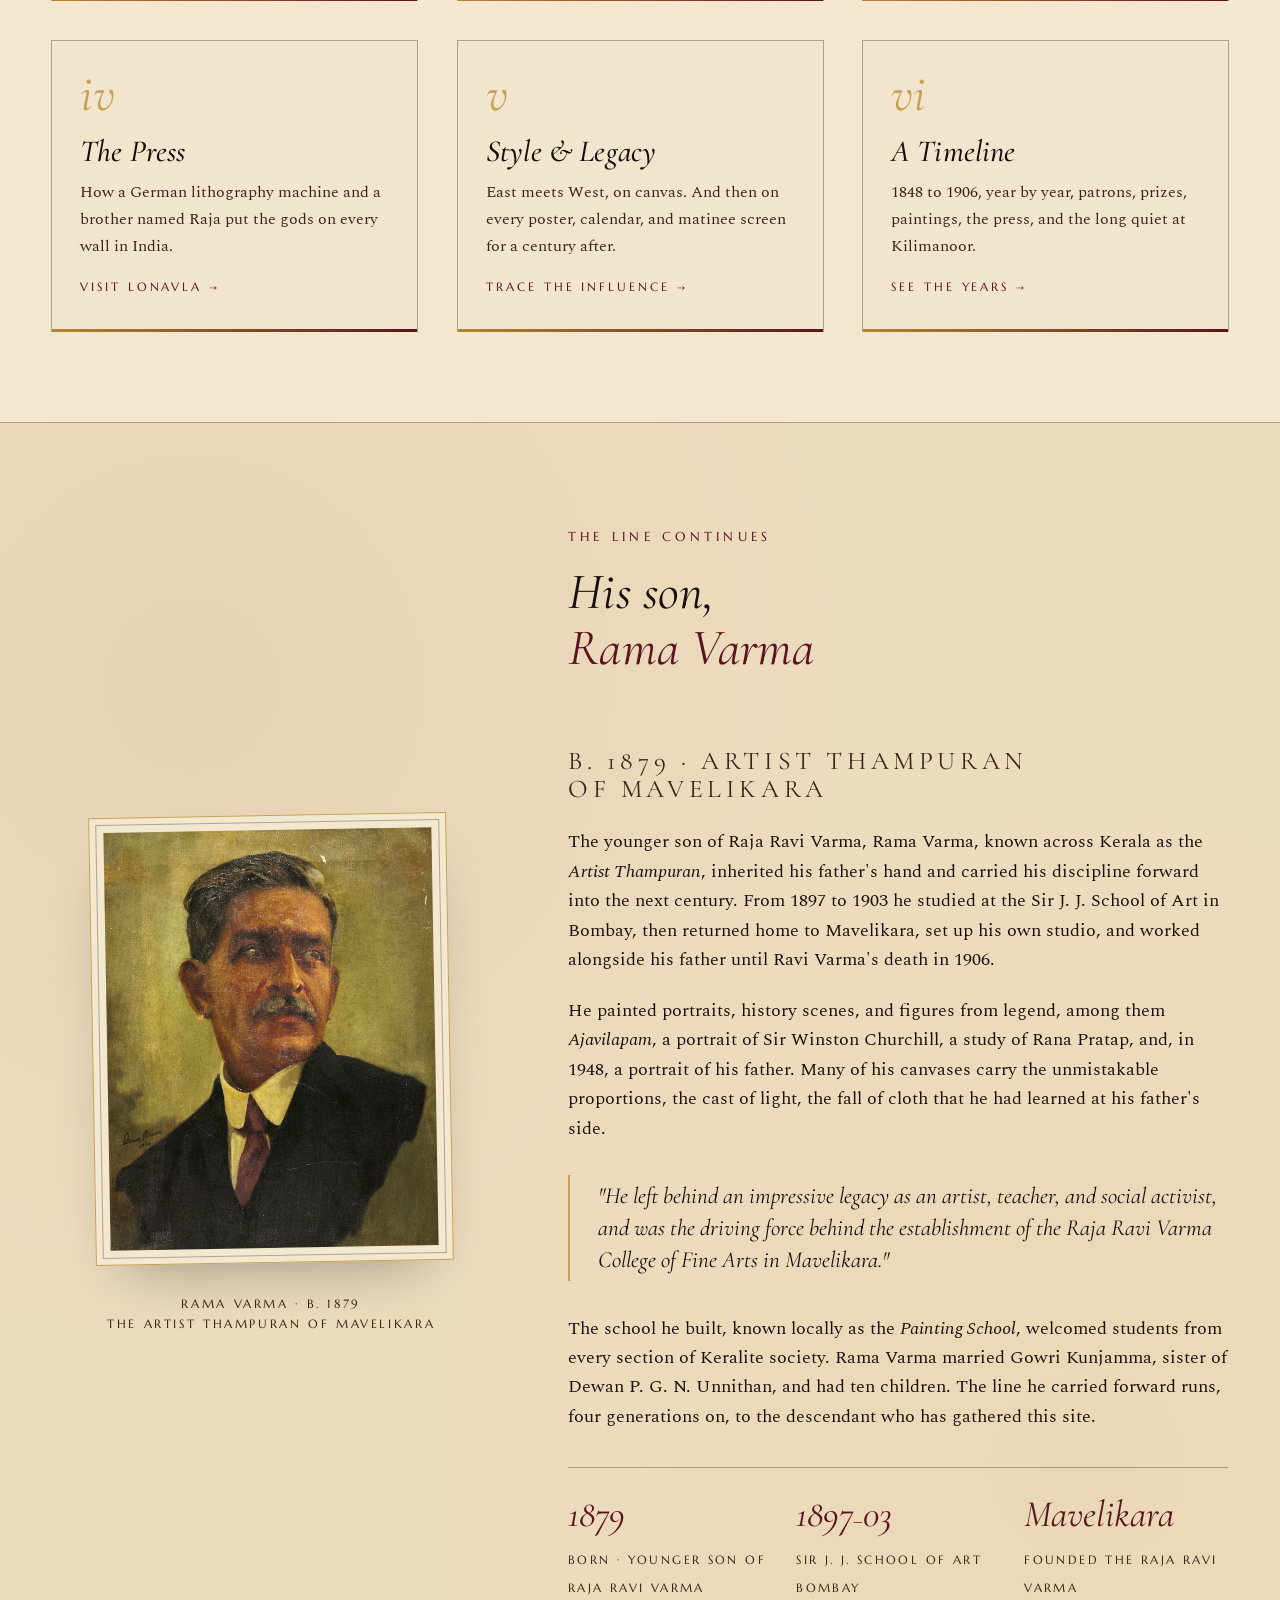
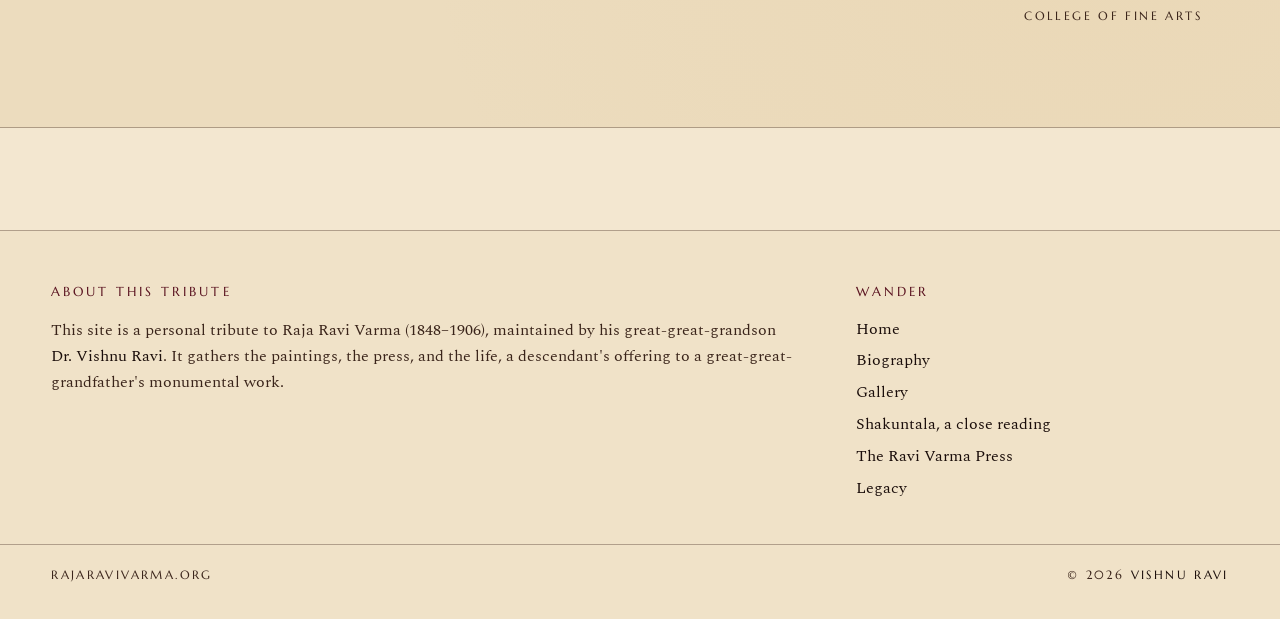
==== commit b75edf43: "Index: tribute under name, Rama Varma photo, chapters before lineage - Move 'A tribute by Dr. Vishnu" ====
--- a/index.html
+++ b/index.html
@@ -106,6 +106,22 @@
   gap: 14px;
   margin-bottom: 24px;
 }
+.hero-name-text {
+  display: flex;
+  flex-direction: column;
+  gap: 6px;
+  min-width: 0;
+}
+.hero-name-text .tribute {
+  display: block;
+  font-family: var(--label);
+  font-size: 0.62rem;
+  letter-spacing: 0.18em;
+  text-transform: uppercase;
+  color: var(--ink-soft);
+  line-height: 1.5;
+}
+.hero-name-text .tribute a { color: var(--oxblood); }
 .hero-portrait {
   position: relative;
   flex-shrink: 0;
@@ -308,49 +324,31 @@
   position: relative;
   text-align: center;
 }
-.lineage-monogram {
+.lineage-portrait {
   display: inline-block;
-  width: clamp(220px, 26vw, 320px);
-  aspect-ratio: 1;
+  width: clamp(240px, 28vw, 360px);
+  aspect-ratio: 4 / 5;
   border: 1px solid var(--gold);
   background: var(--paper);
   box-shadow: 0 30px 60px -30px rgba(0,0,0,0.35);
   position: relative;
-  display: flex;
-  align-items: center;
-  justify-content: center;
+  padding: 14px;
   transform: rotate(-1deg);
 }
-.lineage-monogram::before {
+.lineage-portrait::before {
   content: "";
   position: absolute;
-  inset: 14px;
+  inset: 6px;
   border: 1px solid var(--rule);
-}
-.lineage-monogram .ornament-top,
-.lineage-monogram .ornament-bot {
-  position: absolute;
-  left: 50%;
-  transform: translateX(-50%);
-  font-family: var(--display);
-  color: var(--gold);
-  font-size: 1rem;
-  letter-spacing: 0.4em;
-}
-.lineage-monogram .ornament-top { top: 28px; }
-.lineage-monogram .ornament-bot { bottom: 28px; }
-.lineage-monogram .glyph {
-  font-family: var(--display);
-  font-style: italic;
-  font-size: clamp(7rem, 12vw, 11rem);
-  color: var(--oxblood);
-  line-height: 1;
-}
-.lineage-monogram .glyph .v {
-  color: var(--gold);
-  font-size: 0.6em;
-  vertical-align: super;
-  margin-left: -0.15em;
+  pointer-events: none;
+}
+.lineage-portrait img {
+  display: block;
+  width: 100%;
+  height: 100%;
+  object-fit: cover;
+  object-position: center 18%;
+  filter: sepia(0.08) contrast(1.02);
 }
 .lineage-art .caption {
   font-family: var(--label);
@@ -719,12 +717,14 @@
 
   <section class="hero">
     <div class="hero-text">
-      <span class="reveal" style="display:block; font-family: var(--label); font-size: 0.62rem; letter-spacing: 0.18em; text-transform: uppercase; color: var(--ink-soft); margin-bottom: 12px;">A tribute by his great-great-grandson, <a href="https://vishnu.io" target="_blank" rel="noopener" style="color: var(--oxblood);">Dr. Vishnu Ravi</a></span>
       <div class="hero-name reveal">
         <div class="hero-portrait" aria-hidden="true">
           <img src="https://upload.wikimedia.org/wikipedia/commons/d/d4/Self_portrait_by_Raja_Ravi_Varma.jpg" alt="">
         </div>
-        <span class="eyebrow" style="font-size: 1.4rem; letter-spacing: 0.2em;">Raja Ravi Varma</span>
+        <div class="hero-name-text">
+          <span class="eyebrow" style="font-size: 1.4rem; letter-spacing: 0.2em; margin-bottom: 0;">Raja Ravi Varma</span>
+          <span class="tribute">A tribute by his great-great-grandson, <a href="https://vishnu.io" target="_blank" rel="noopener">Dr. Vishnu Ravi</a></span>
+        </div>
       </div>
       <h1 data-parallax="-0.3">
         The artist <span class="amp">who brought</span><br>
@@ -842,52 +842,6 @@
     <cite>, Geeta Kapur, art historian</cite>
   </div>
 </div>
-
-<section class="lineage">
-  <div class="wrap">
-    <div class="lineage-grid">
-      <div class="lineage-art reveal">
-        <div class="lineage-monogram">
-          <span class="ornament-top">✦ ✦ ✦</span>
-          <span class="glyph">R<span class="v">v</span></span>
-          <span class="ornament-bot">✦ ✦ ✦</span>
-        </div>
-        <div class="caption">
-          Rama Varma · b. 1879<br>
-          The Artist Thampuran of Mavelikara
-        </div>
-      </div>
-
-      <div class="lineage-body reveal">
-        <span class="eyebrow">The line continues</span>
-        <h2>His son, <span class="name">Rama Varma</span><br><span style="font-style: normal; font-size: 0.5em; letter-spacing: 0.18em; text-transform: uppercase; color: var(--ink-soft); display: block; margin-top: 14px;">b. 1879 · Artist Thampuran of Mavelikara</span></h2>
-
-        <p>The younger son of Raja Ravi Varma, Rama Varma, known across Kerala as the <em>Artist Thampuran</em>, inherited his father's hand and carried his discipline forward into the next century. From 1897 to 1903 he studied at the Sir J. J. School of Art in Bombay, then returned home to Mavelikara, set up his own studio, and worked alongside his father until Ravi Varma's death in 1906.</p>
-
-        <p>He painted portraits, history scenes, and figures from legend, among them <em>Ajavilapam</em>, a portrait of Sir Winston Churchill, a study of Rana Pratap, and, in 1948, a portrait of his father. Many of his canvases carry the unmistakable proportions, the cast of light, the fall of cloth that he had learned at his father's side.</p>
-
-        <p class="pull">"He left behind an impressive legacy as an artist, teacher, and social activist, and was the driving force behind the establishment of the Raja Ravi Varma College of Fine Arts in Mavelikara."</p>
-
-        <p>The school he built, known locally as the <em>Painting School</em>, welcomed students from every section of Keralite society. Rama Varma married Gowri Kunjamma, sister of Dewan P. G. N. Unnithan, and had ten children. The line he carried forward runs, four generations on, to the descendant who has gathered this site.</p>
-
-        <div class="lineage-facts">
-          <div class="f">
-            <span class="y">1879</span>
-            <span class="l">Born · younger son of<br>Raja Ravi Varma</span>
-          </div>
-          <div class="f">
-            <span class="y">1897<span style="font-size: 0.5em;">–</span>03</span>
-            <span class="l">Sir J. J. School of Art<br>Bombay</span>
-          </div>
-          <div class="f">
-            <span class="y">Mavelikara</span>
-            <span class="l">Founded the Raja Ravi Varma<br>College of Fine Arts</span>
-          </div>
-        </div>
-      </div>
-    </div>
-  </div>
-</section>
 
 <section class="chapters wrap">
   <div class="reveal" style="text-align: center;">
@@ -934,6 +888,50 @@
   </div>
 </section>
 
+<section class="lineage">
+  <div class="wrap">
+    <div class="lineage-grid">
+      <div class="lineage-art reveal">
+        <div class="lineage-portrait">
+          <img src="images/rama-varma.jpg" alt="Rama Varma, the Artist Thampuran of Mavelikara">
+        </div>
+        <div class="caption">
+          Rama Varma · b. 1879<br>
+          The Artist Thampuran of Mavelikara
+        </div>
+      </div>
+
+      <div class="lineage-body reveal">
+        <span class="eyebrow">The line continues</span>
+        <h2>His son, <span class="name">Rama Varma</span><br><span style="font-style: normal; font-size: 0.5em; letter-spacing: 0.18em; text-transform: uppercase; color: var(--ink-soft); display: block; margin-top: 14px;">b. 1879 · Artist Thampuran of Mavelikara</span></h2>
+
+        <p>The younger son of Raja Ravi Varma, Rama Varma, known across Kerala as the <em>Artist Thampuran</em>, inherited his father's hand and carried his discipline forward into the next century. From 1897 to 1903 he studied at the Sir J. J. School of Art in Bombay, then returned home to Mavelikara, set up his own studio, and worked alongside his father until Ravi Varma's death in 1906.</p>
+
+        <p>He painted portraits, history scenes, and figures from legend, among them <em>Ajavilapam</em>, a portrait of Sir Winston Churchill, a study of Rana Pratap, and, in 1948, a portrait of his father. Many of his canvases carry the unmistakable proportions, the cast of light, the fall of cloth that he had learned at his father's side.</p>
+
+        <p class="pull">"He left behind an impressive legacy as an artist, teacher, and social activist, and was the driving force behind the establishment of the Raja Ravi Varma College of Fine Arts in Mavelikara."</p>
+
+        <p>The school he built, known locally as the <em>Painting School</em>, welcomed students from every section of Keralite society. Rama Varma married Gowri Kunjamma, sister of Dewan P. G. N. Unnithan, and had ten children. The line he carried forward runs, four generations on, to the descendant who has gathered this site.</p>
+
+        <div class="lineage-facts">
+          <div class="f">
+            <span class="y">1879</span>
+            <span class="l">Born · younger son of<br>Raja Ravi Varma</span>
+          </div>
+          <div class="f">
+            <span class="y">1897<span style="font-size: 0.5em;">–</span>03</span>
+            <span class="l">Sir J. J. School of Art<br>Bombay</span>
+          </div>
+          <div class="f">
+            <span class="y">Mavelikara</span>
+            <span class="l">Founded the Raja Ravi Varma<br>College of Fine Arts</span>
+          </div>
+        </div>
+      </div>
+    </div>
+  </div>
+</section>
+
 <script src="data.js?v=40"></script>
 <script>RRV_renderChrome();</script>
 <script src="shared.js?v=40"></script>
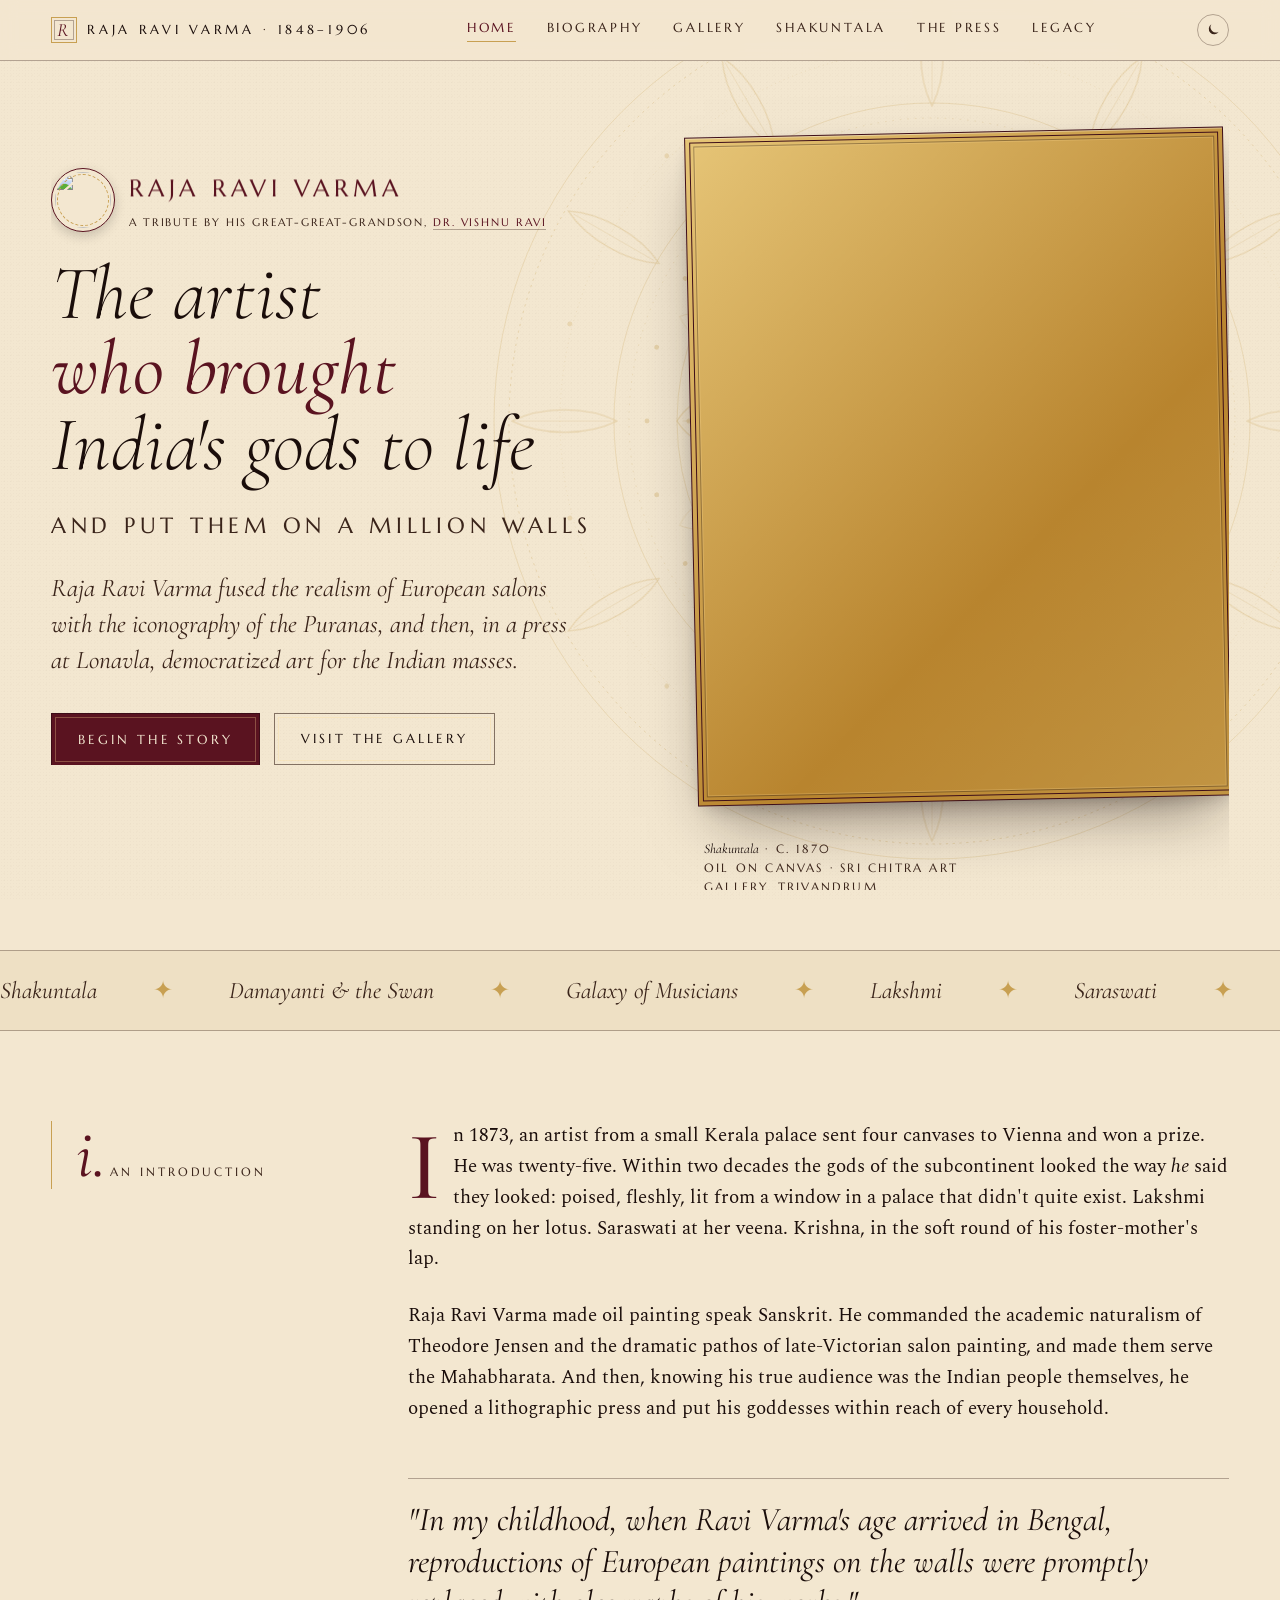
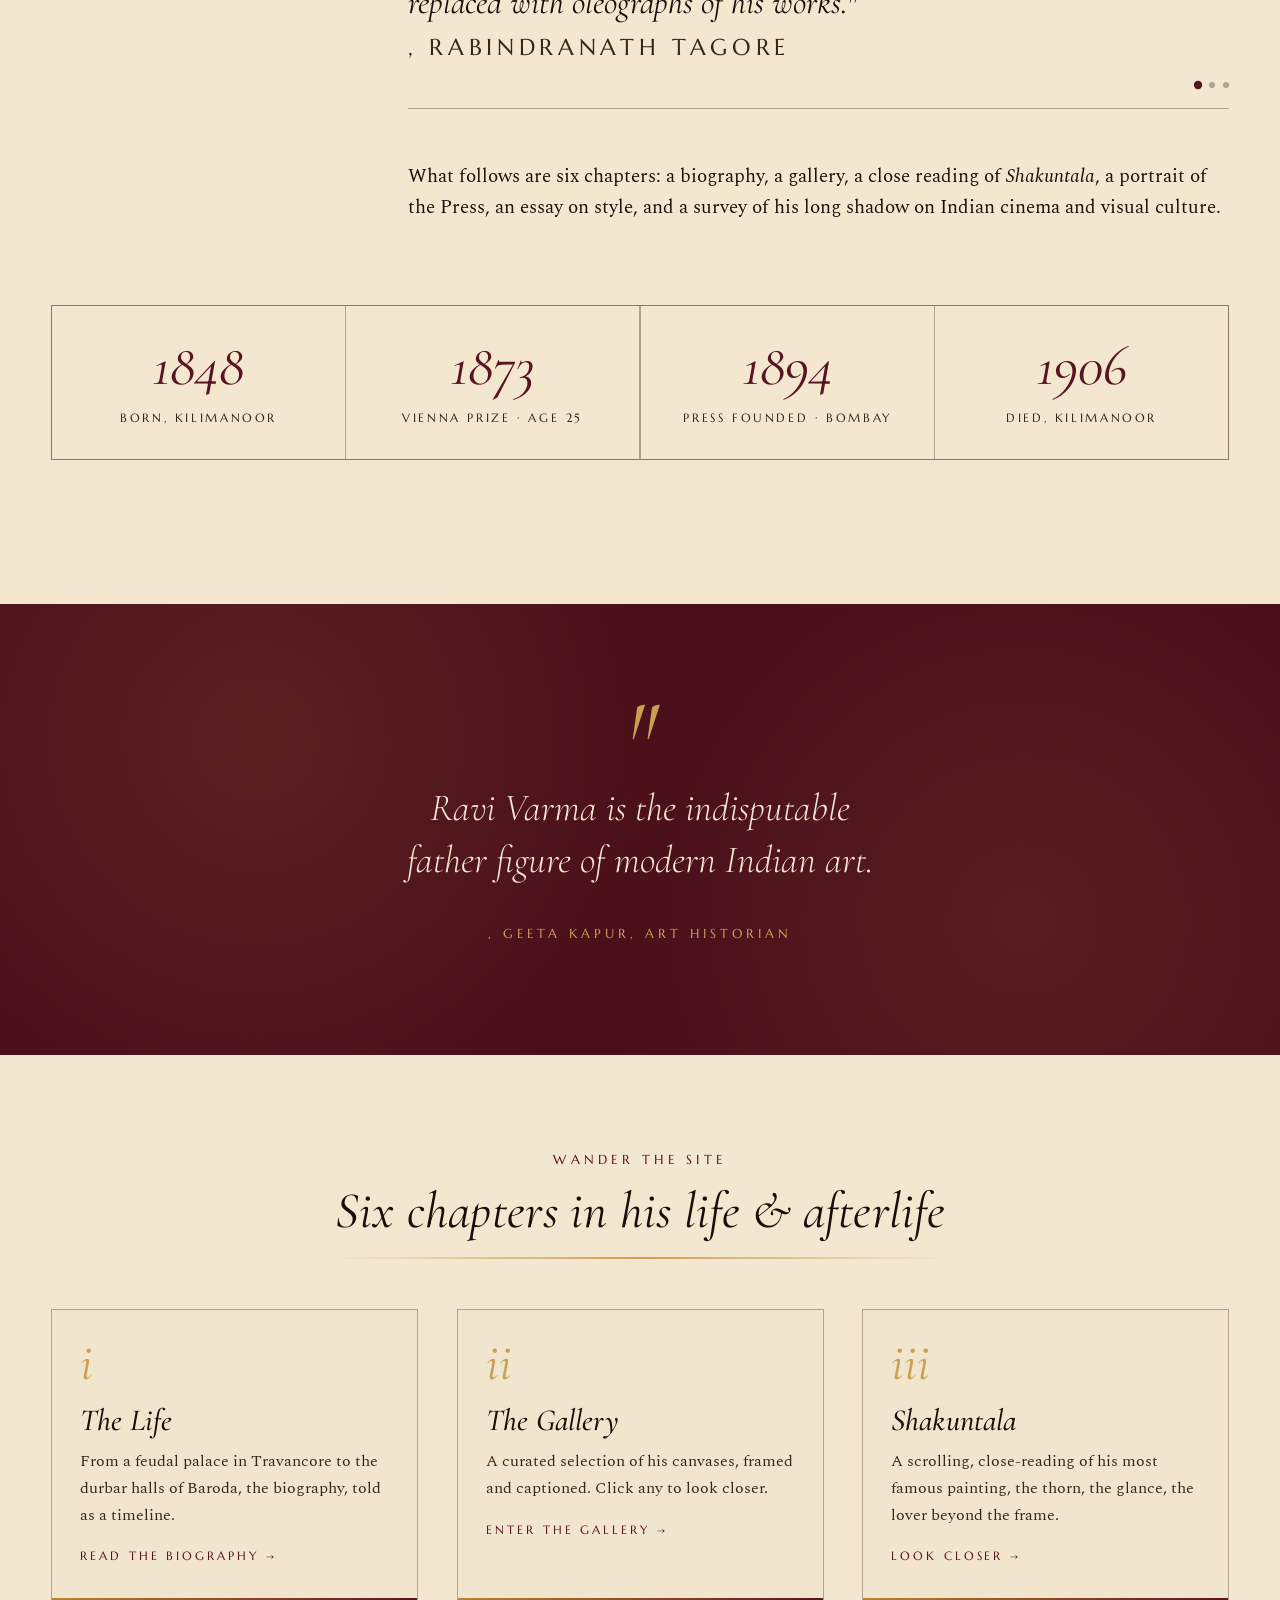
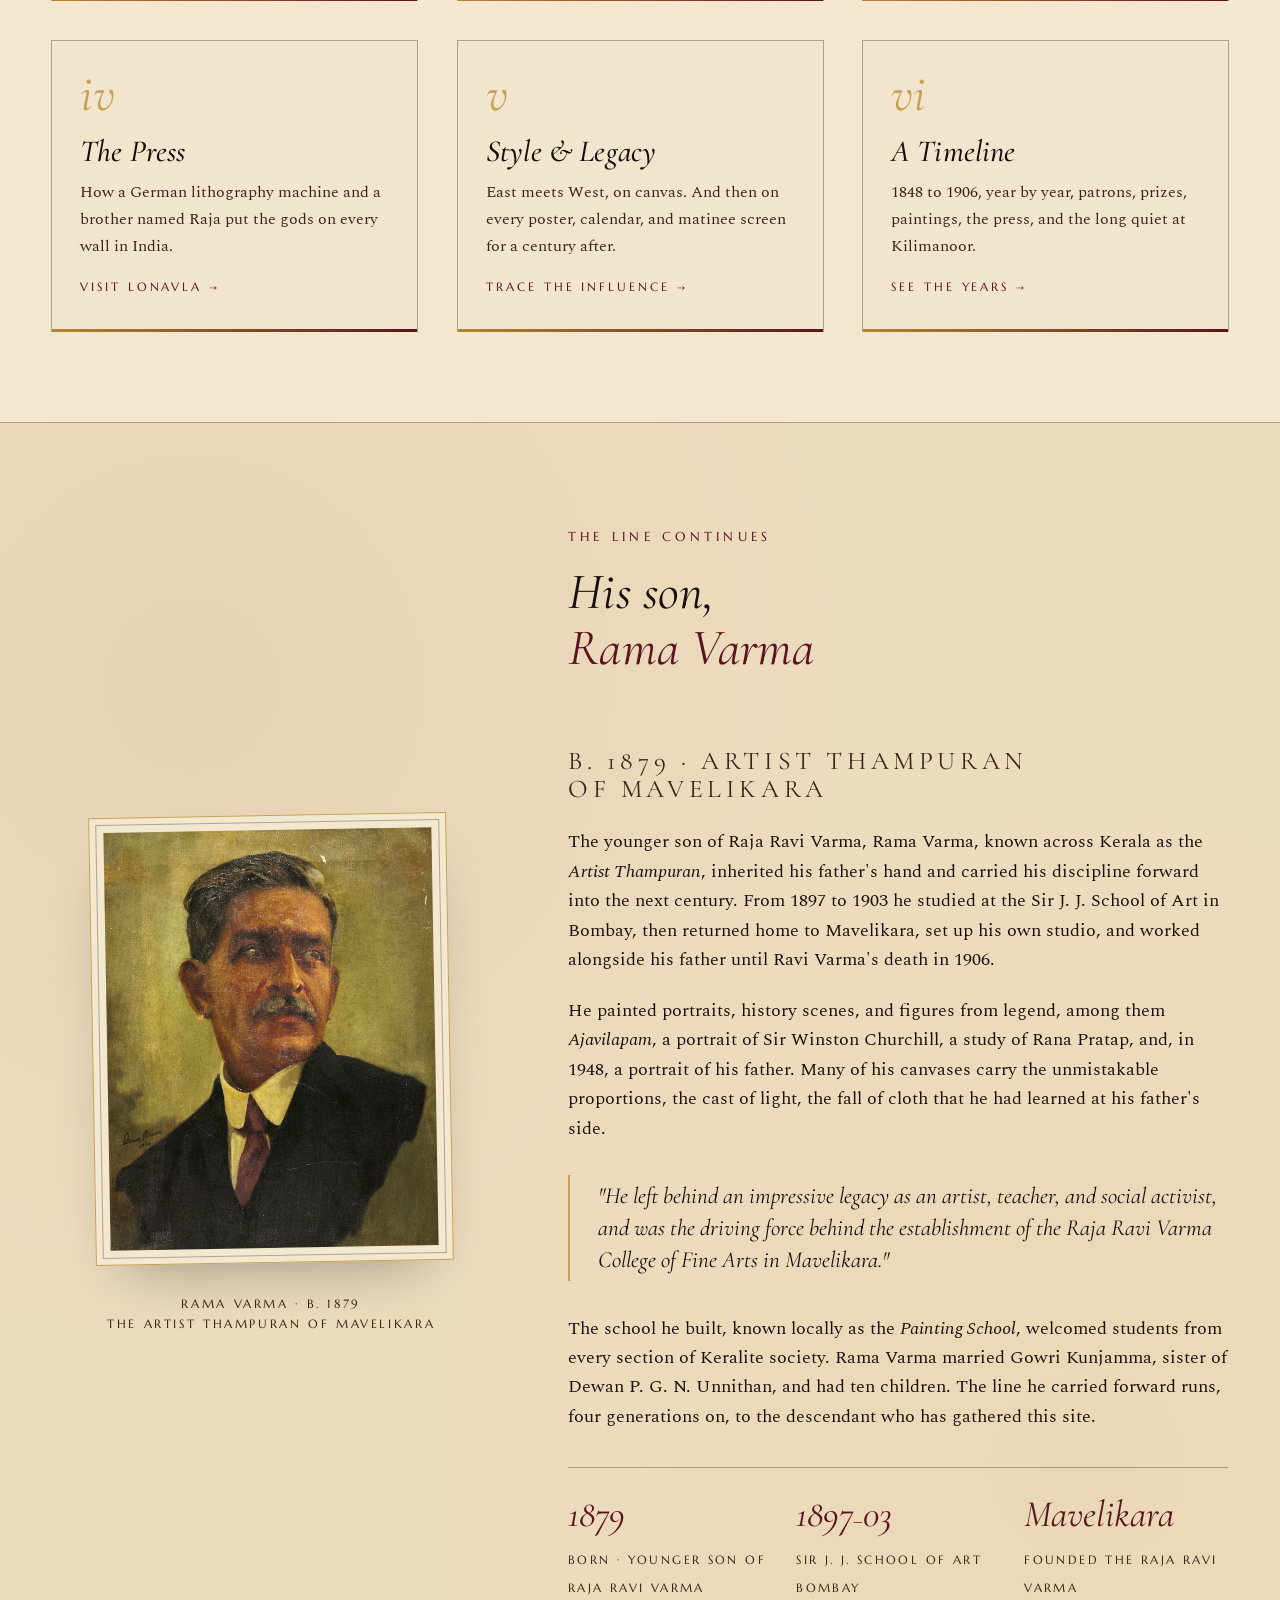
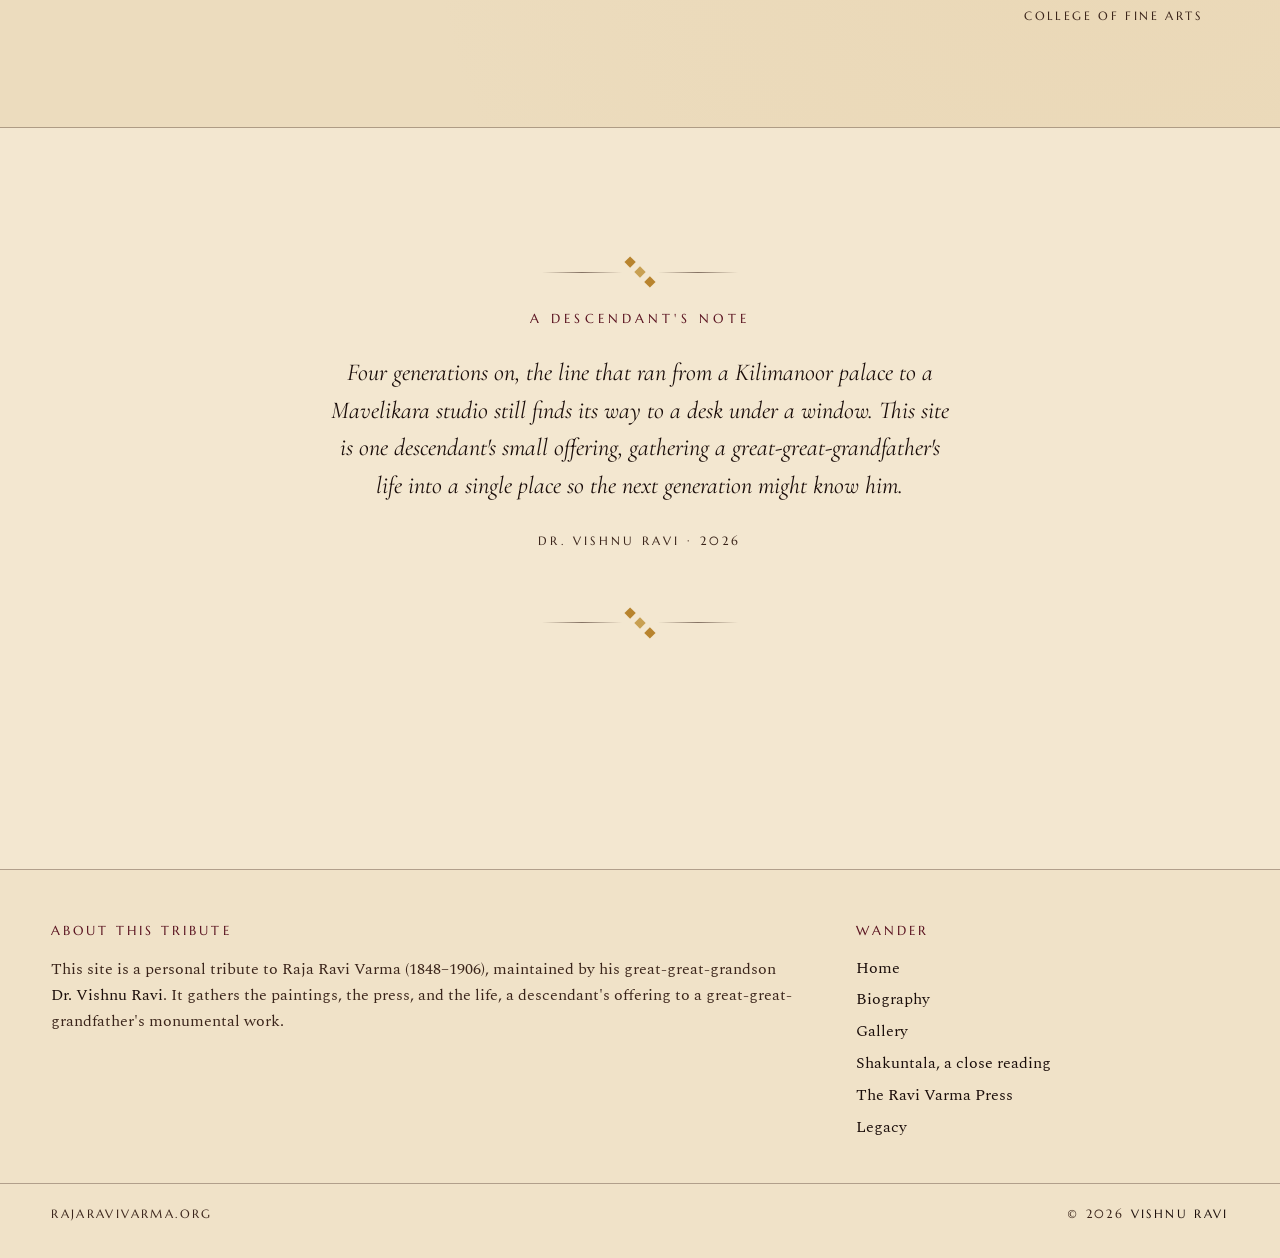
==== commit 5dc0a0c7: "content update" ====
--- a/index.html
+++ b/index.html
@@ -858,7 +858,7 @@
     <a class="chapter reveal reveal-up" href="gallery.html">
       <span class="num">ii</span>
       <h3>The Gallery</h3>
-      <p>Twelve paintings, framed and captioned. Click any to look closer, the canvas opens.</p>
+      <p>A curated selection of his canvases, framed and captioned. Click any to look closer.</p>
       <span class="arrow">Enter the gallery</span>
     </a>
     <a class="chapter reveal reveal-up" href="shakuntala.html">
@@ -932,6 +932,18 @@
   </div>
 </section>
 
+<section class="dedication wrap-narrow" style="padding-block: clamp(50px, 8vh, 90px);">
+  <div class="reveal" style="text-align: center;">
+    <div class="ornament" style="margin-bottom: 28px;"><span class="line"></span><span class="diamond"></span><span class="line"></span></div>
+    <span class="eyebrow">A descendant's note</span>
+    <p style="font-family: var(--display); font-style: italic; font-size: clamp(1.25rem, 1.9vw, 1.6rem); line-height: 1.55; max-width: 640px; margin: 22px auto 26px; color: var(--ink); text-wrap: balance;">
+      Four generations on, the line that ran from a Kilimanoor palace to a Mavelikara studio still finds its way to a desk under a window. This site is one descendant's small offering, gathering a great-great-grandfather's life into a single place so the next generation might know him.
+    </p>
+    <span style="display: block; font-family: var(--label); font-size: 0.72rem; letter-spacing: 0.26em; text-transform: uppercase; color: var(--ink-soft); margin-bottom: 28px;">Dr. Vishnu Ravi · 2026</span>
+    <div class="ornament"><span class="line"></span><span class="diamond"></span><span class="line"></span></div>
+  </div>
+</section>
+
 <script src="data.js?v=40"></script>
 <script>RRV_renderChrome();</script>
 <script src="shared.js?v=40"></script>
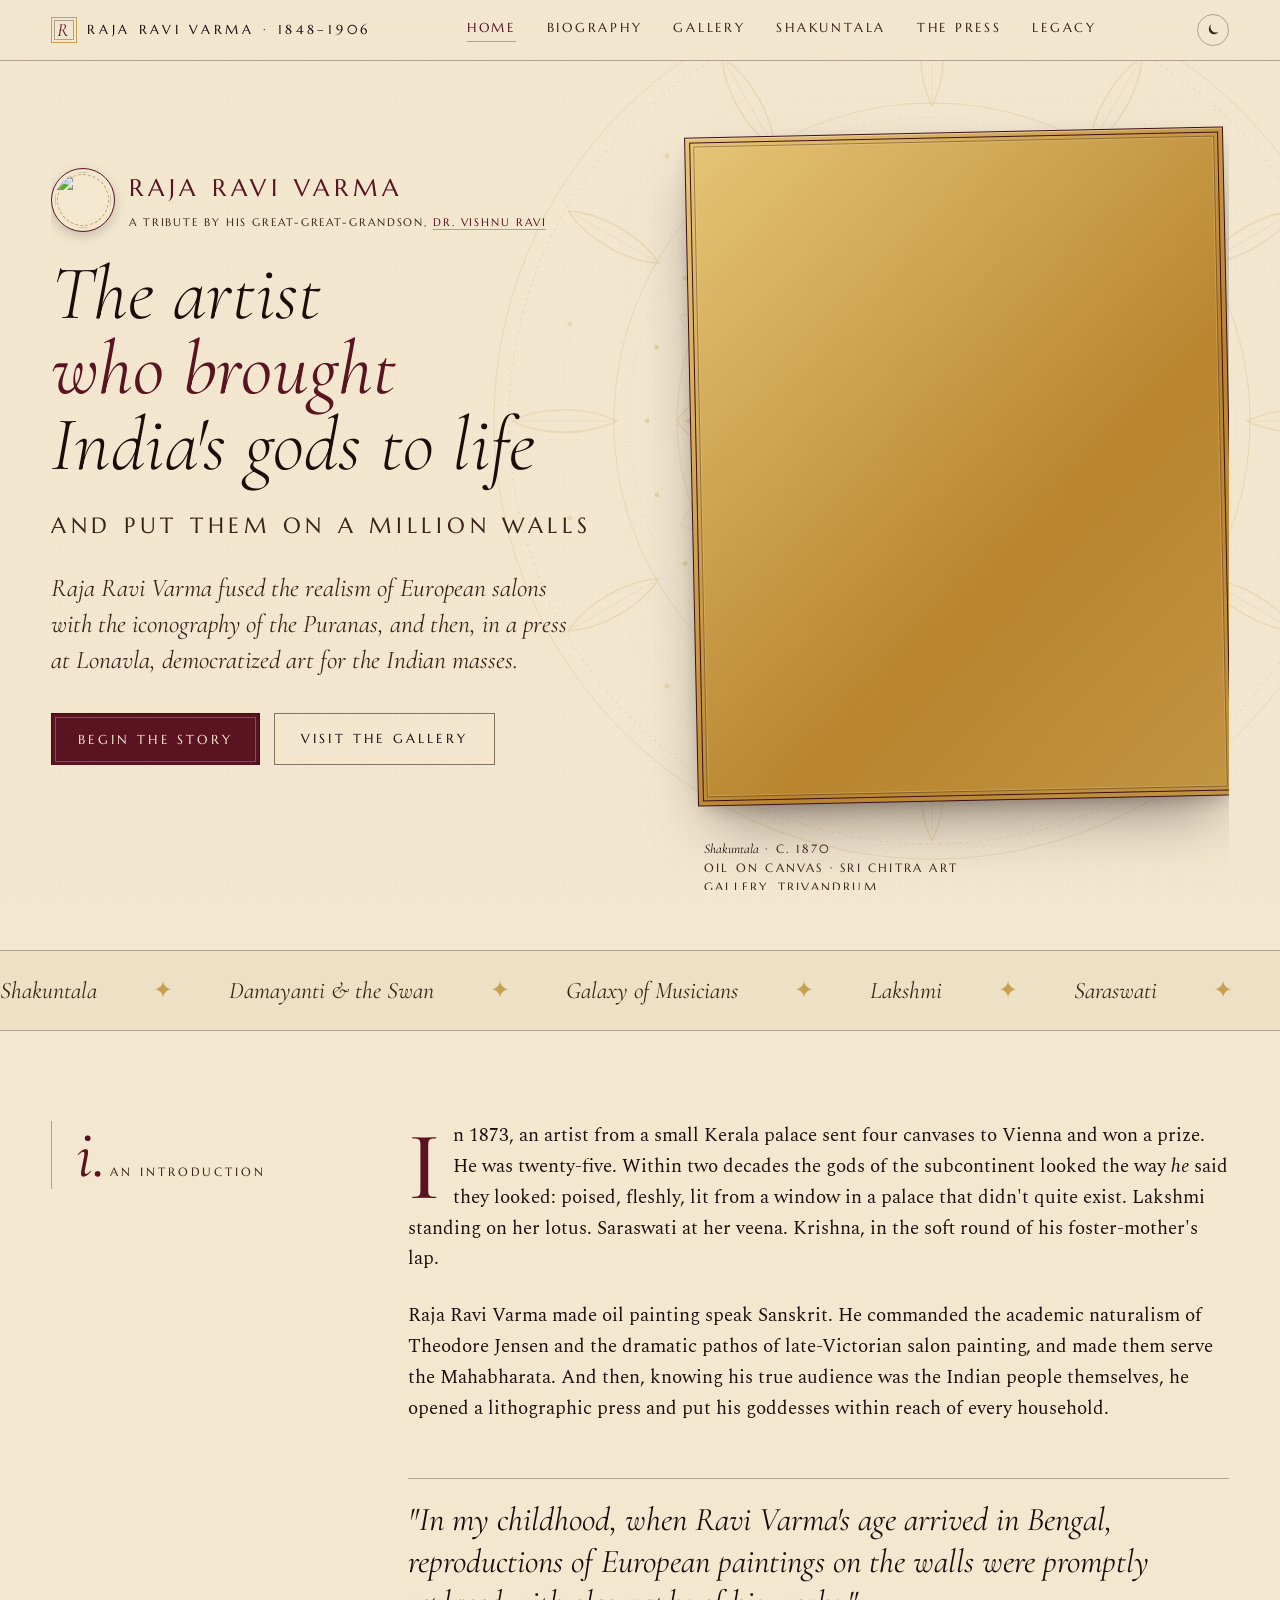
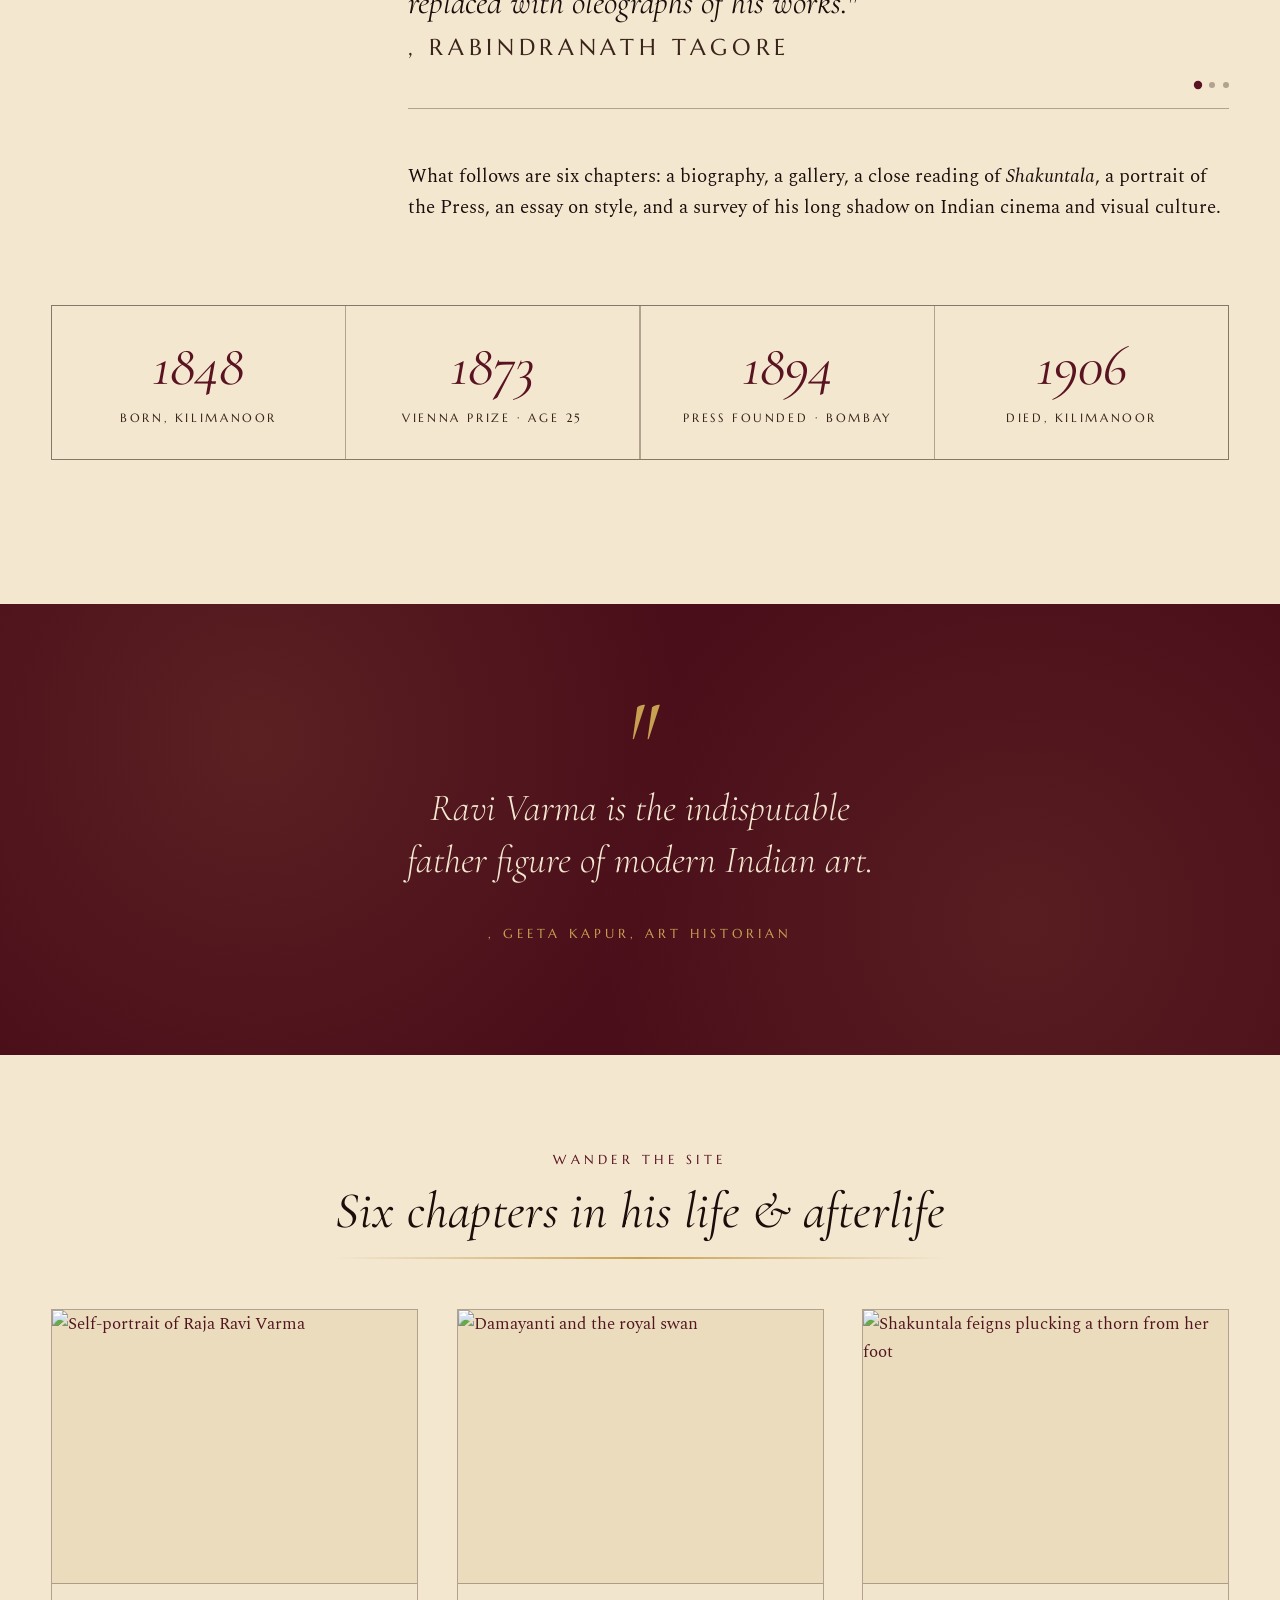
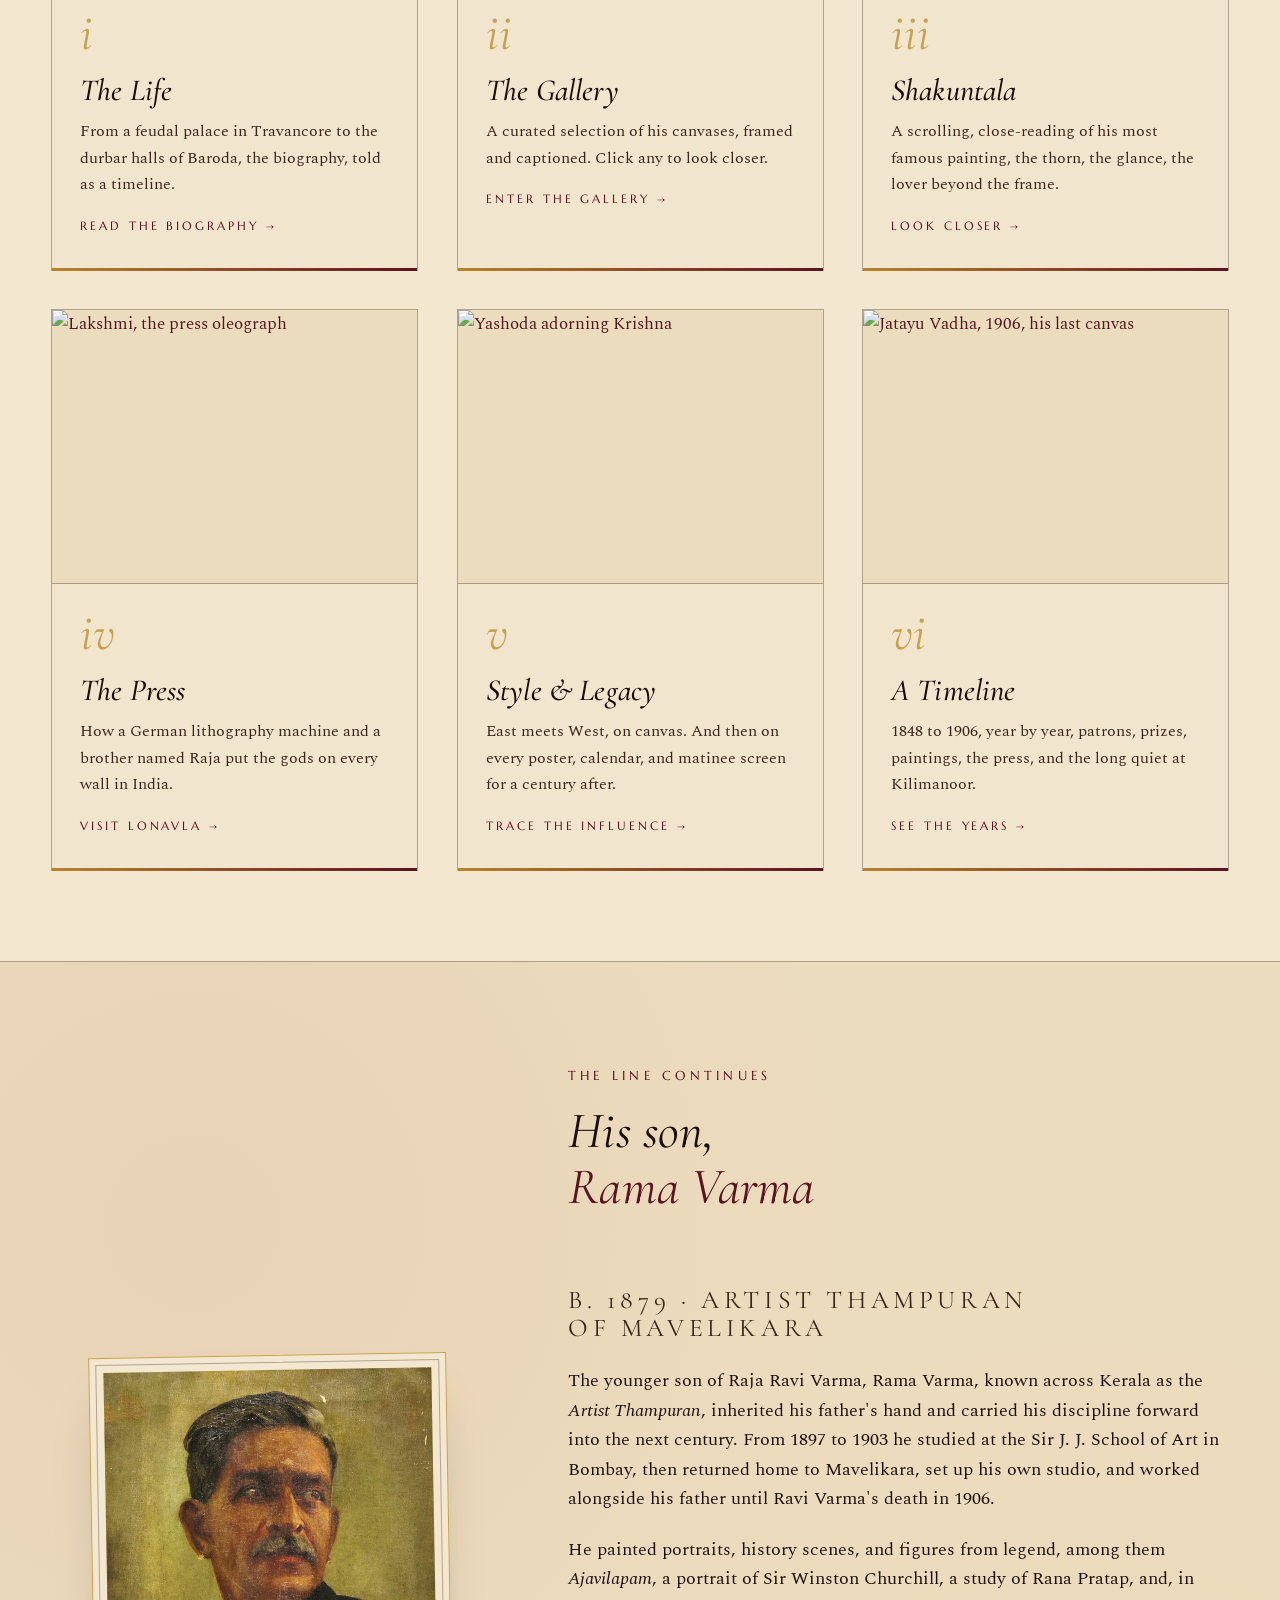
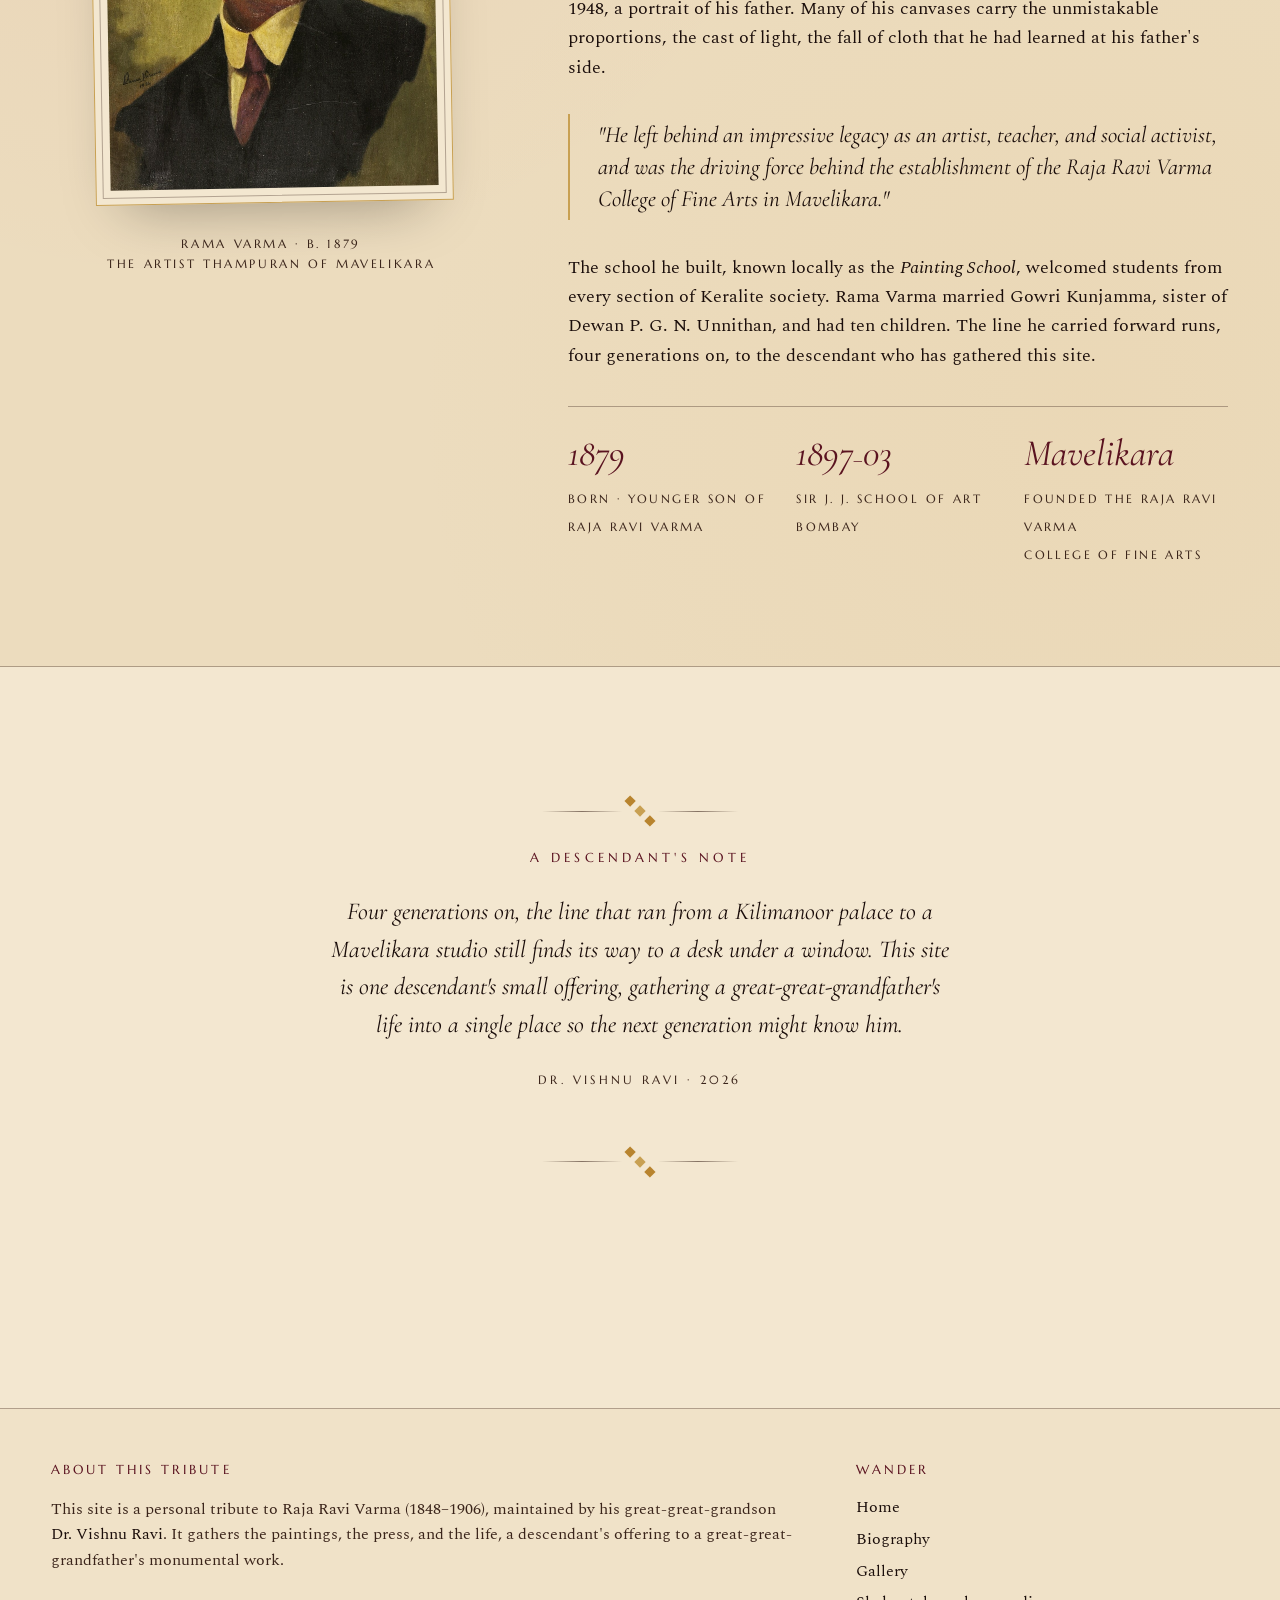
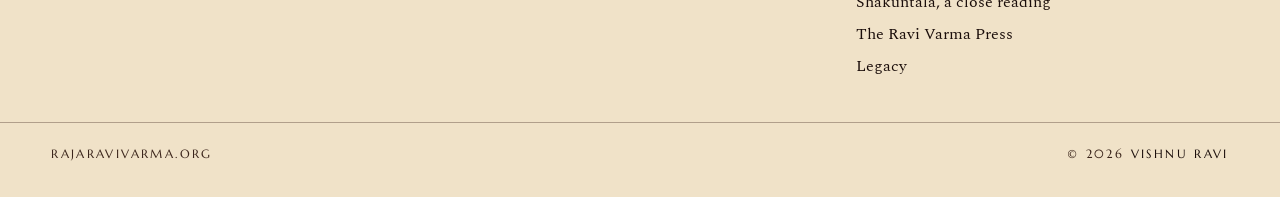
==== commit f9f3f6f1: "Index: add thumbnail images to the six chapter cards" ====
--- a/index.html
+++ b/index.html
@@ -433,6 +433,7 @@
   position: relative;
   transition: border-color .25s, transform .25s, background .25s;
   border-bottom: 0;
+  overflow: hidden;
 }
 .chapter:hover {
   border-color: var(--gold);
@@ -445,6 +446,28 @@
   left: 0; right: 0; bottom: 0;
   height: 3px;
   background: linear-gradient(to right, var(--ochre), var(--oxblood));
+}
+.chapter-img {
+  display: block;
+  margin: -28px -28px 24px;
+  aspect-ratio: 4 / 3;
+  overflow: hidden;
+  position: relative;
+  background: var(--paper-2);
+  border-bottom: 1px solid var(--rule);
+}
+.chapter-img img {
+  display: block;
+  width: 100%;
+  height: 100%;
+  object-fit: cover;
+  object-position: center 30%;
+  filter: sepia(0.12) contrast(1.02) saturate(0.92);
+  transition: filter .35s ease, transform .6s cubic-bezier(.2,.7,.2,1);
+}
+.chapter:hover .chapter-img img {
+  filter: sepia(0) contrast(1.02) saturate(1);
+  transform: scale(1.03);
 }
 .chapter .num {
   font-family: var(--display);
@@ -850,36 +873,42 @@
   </div>
   <div class="chapter-grid" data-stagger>
     <a class="chapter reveal reveal-up" href="biography.html">
+      <span class="chapter-img"><img src="https://upload.wikimedia.org/wikipedia/commons/d/d4/Self_portrait_by_Raja_Ravi_Varma.jpg" alt="Self-portrait of Raja Ravi Varma" loading="lazy"></span>
       <span class="num">i</span>
       <h3>The Life</h3>
       <p>From a feudal palace in Travancore to the durbar halls of Baroda, the biography, told as a timeline.</p>
       <span class="arrow">Read the biography</span>
     </a>
     <a class="chapter reveal reveal-up" href="gallery.html">
+      <span class="chapter-img"><img src="https://upload.wikimedia.org/wikipedia/commons/thumb/0/00/Ravi_Varma-Princess_Damayanthi_talking_with_Royal_Swan_about_Nala.jpg/1280px-Ravi_Varma-Princess_Damayanthi_talking_with_Royal_Swan_about_Nala.jpg" alt="Damayanti and the royal swan" loading="lazy"></span>
       <span class="num">ii</span>
       <h3>The Gallery</h3>
       <p>A curated selection of his canvases, framed and captioned. Click any to look closer.</p>
       <span class="arrow">Enter the gallery</span>
     </a>
     <a class="chapter reveal reveal-up" href="shakuntala.html">
+      <span class="chapter-img"><img src="https://upload.wikimedia.org/wikipedia/commons/thumb/f/fa/Raja_Ravi_Varma_-_Mahabharata_-_Shakuntala.jpg/1280px-Raja_Ravi_Varma_-_Mahabharata_-_Shakuntala.jpg" alt="Shakuntala feigns plucking a thorn from her foot" loading="lazy"></span>
       <span class="num">iii</span>
       <h3>Shakuntala</h3>
       <p>A scrolling, close-reading of his most famous painting, the thorn, the glance, the lover beyond the frame.</p>
       <span class="arrow">Look closer</span>
     </a>
     <a class="chapter reveal reveal-up" href="press.html">
+      <span class="chapter-img"><img src="https://upload.wikimedia.org/wikipedia/commons/7/7b/Ravi_Varma-Lakshmi.jpg" alt="Lakshmi, the press oleograph" loading="lazy"></span>
       <span class="num">iv</span>
       <h3>The Press</h3>
       <p>How a German lithography machine and a brother named Raja put the gods on every wall in India.</p>
       <span class="arrow">Visit Lonavla</span>
     </a>
     <a class="chapter reveal reveal-up" href="legacy.html">
+      <span class="chapter-img"><img src="https://upload.wikimedia.org/wikipedia/commons/3/31/Yashoda_with_Krishna%2C_Raja_Ravi_Varma.jpg" alt="Yashoda adorning Krishna" loading="lazy"></span>
       <span class="num">v</span>
       <h3>Style &amp; Legacy</h3>
       <p>East meets West, on canvas. And then on every poster, calendar, and matinee screen for a century after.</p>
       <span class="arrow">Trace the influence</span>
     </a>
     <a class="chapter reveal reveal-up" href="biography.html#timeline">
+      <span class="chapter-img"><img src="https://upload.wikimedia.org/wikipedia/commons/thumb/1/11/Raja_Ravi_Varma%2C_Jatayu_vadha%2C_1906.jpg/1280px-Raja_Ravi_Varma%2C_Jatayu_vadha%2C_1906.jpg" alt="Jatayu Vadha, 1906, his last canvas" loading="lazy"></span>
       <span class="num">vi</span>
       <h3>A Timeline</h3>
       <p>1848 to 1906, year by year, patrons, prizes, paintings, the press, and the long quiet at Kilimanoor.</p>
